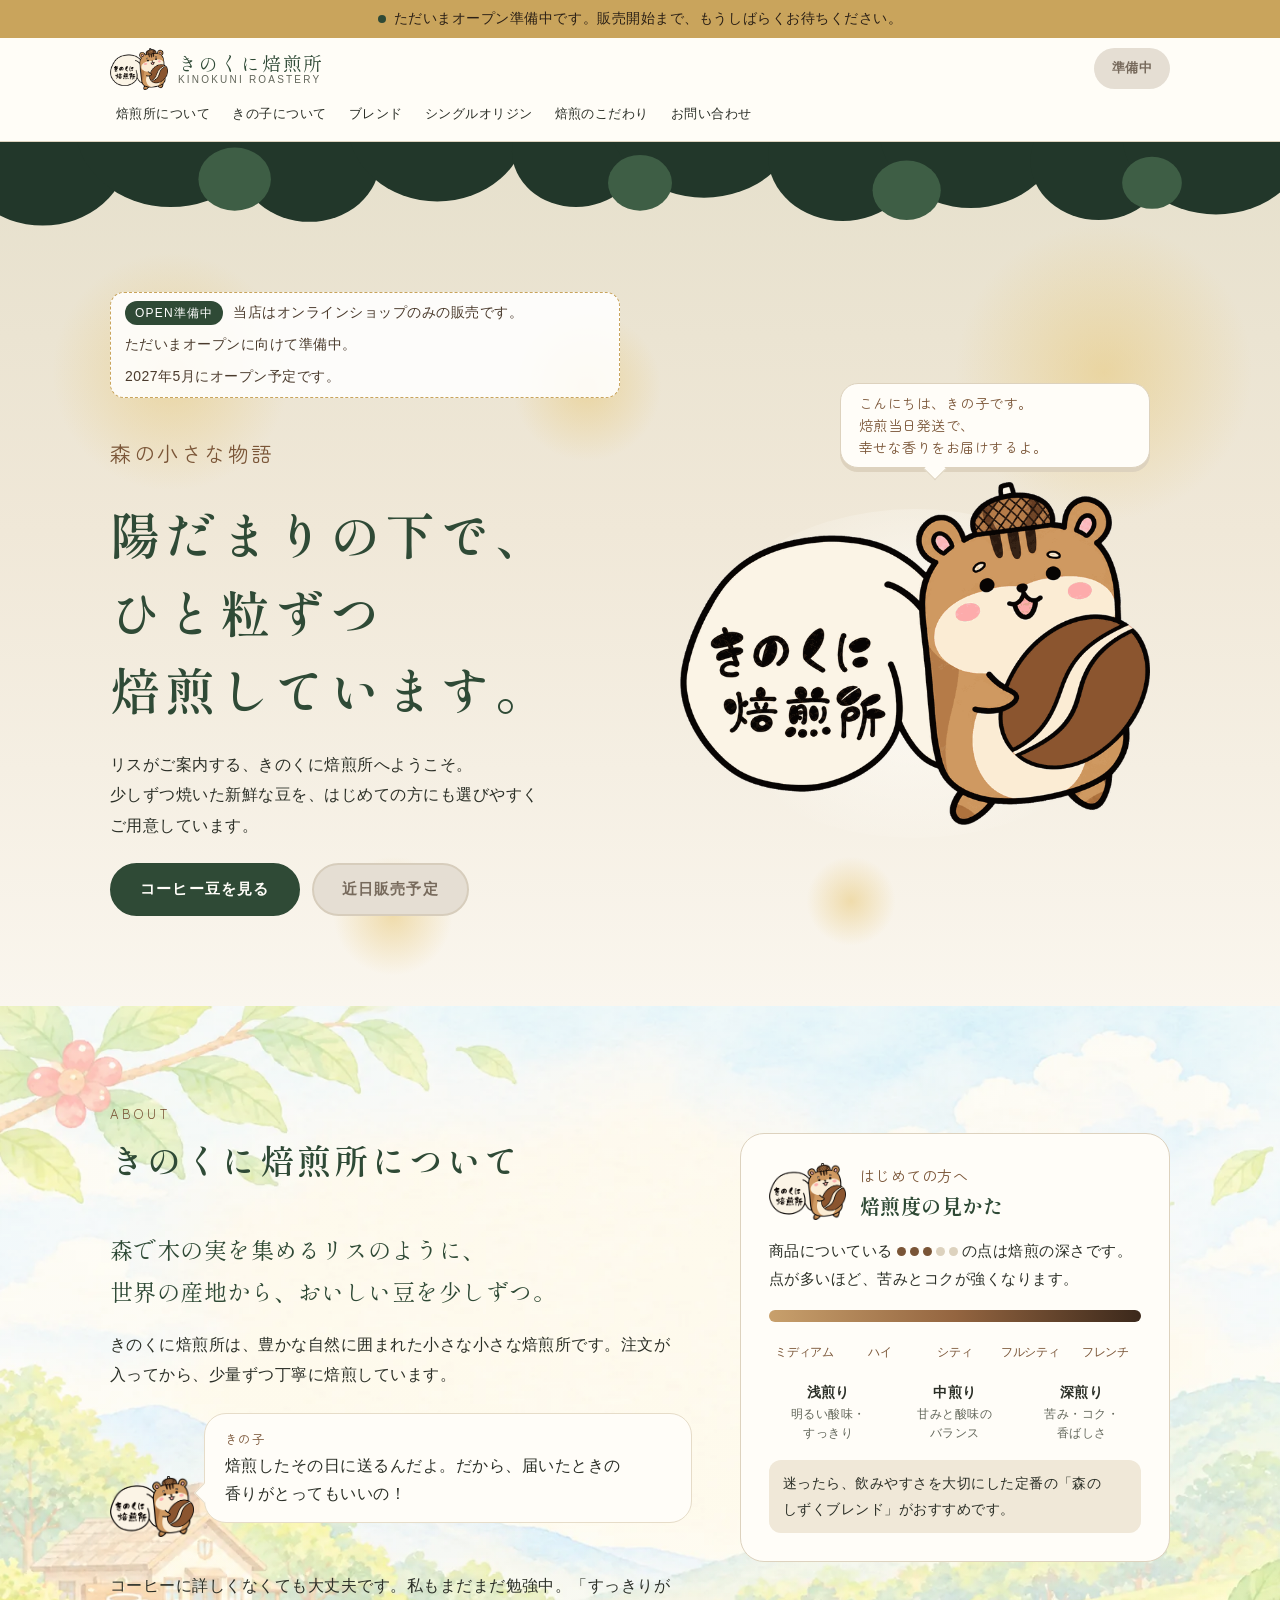
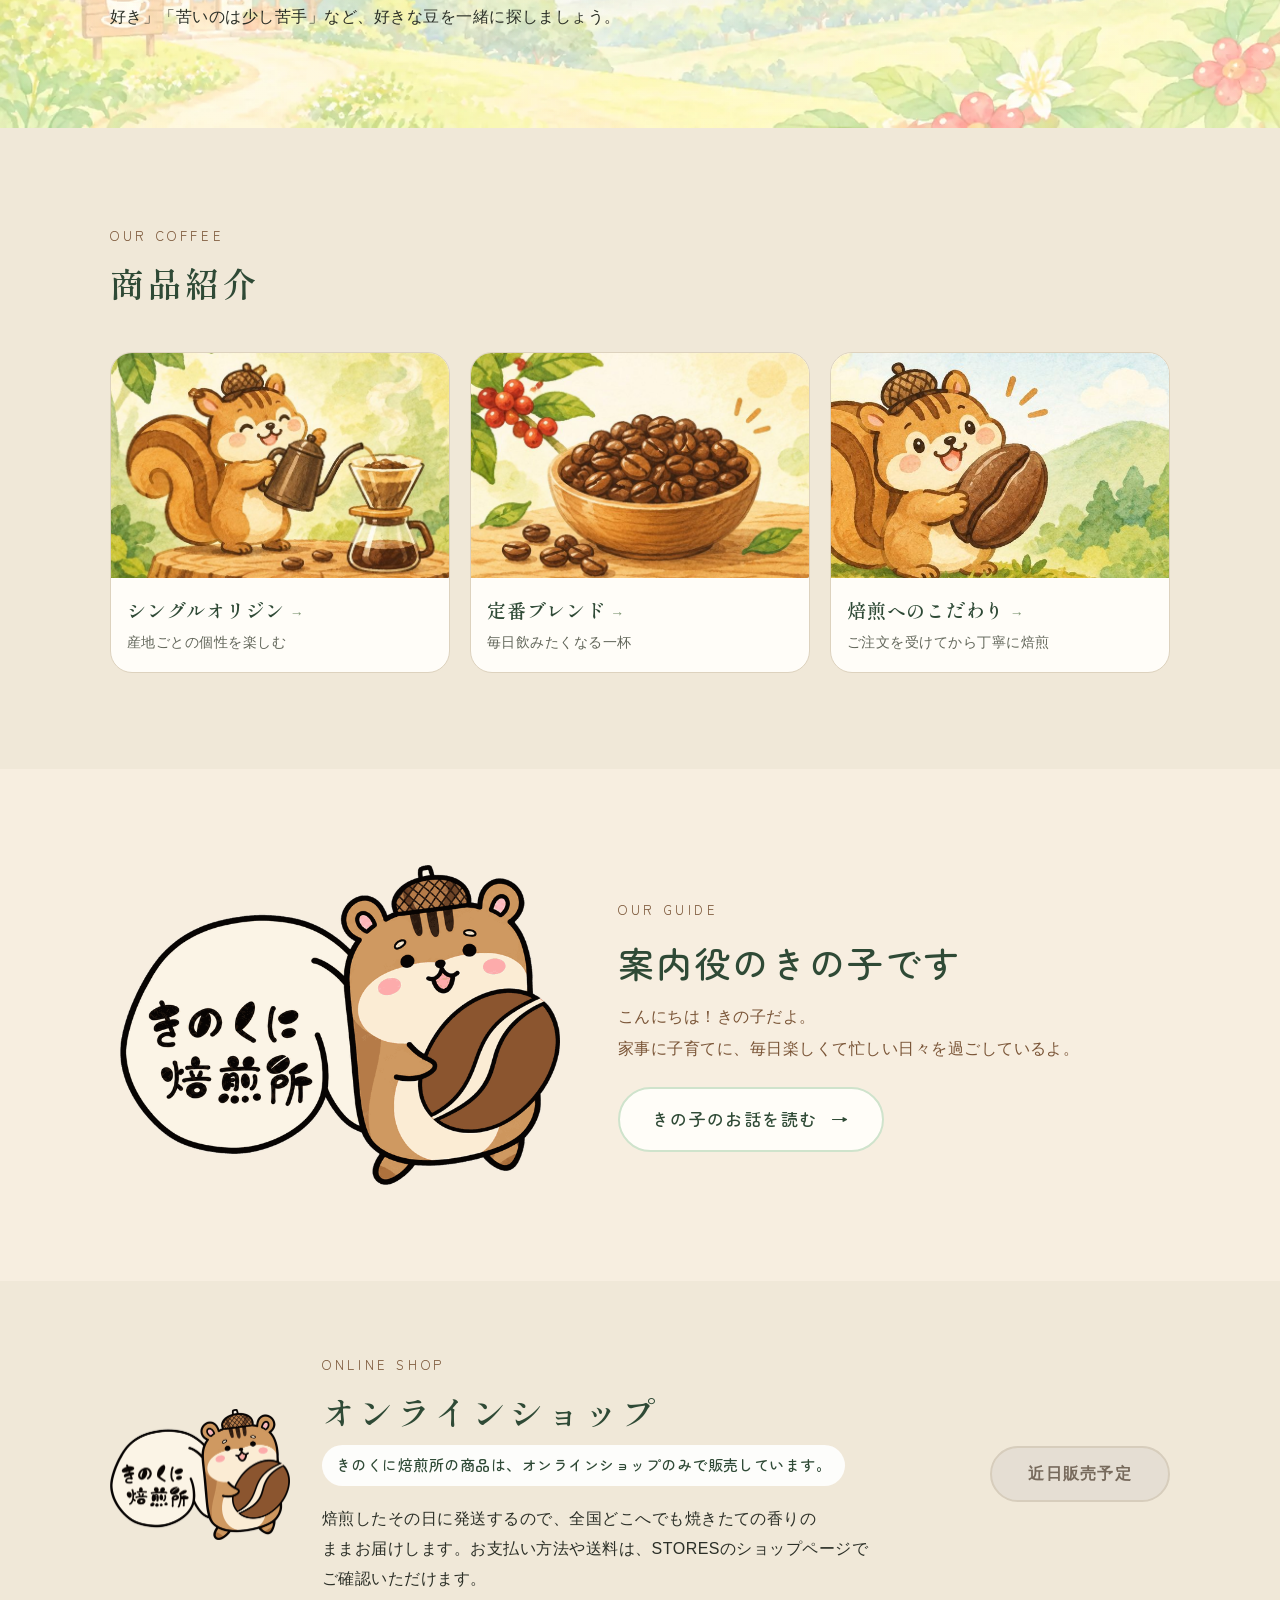
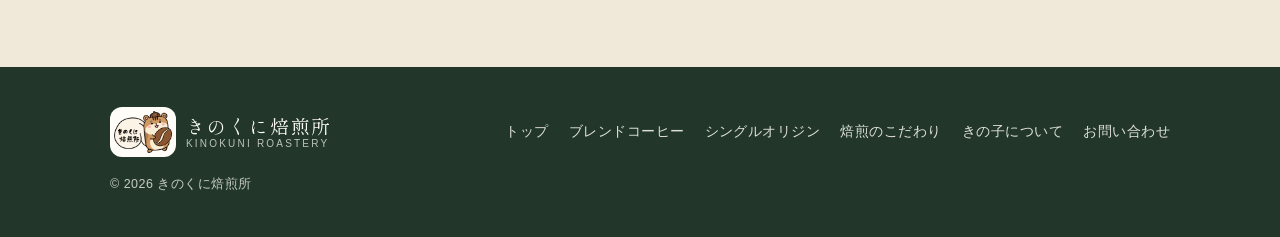
==== index.html @ 26de2ffb "ブレンド名を「森のしずく」に変更 Co-Authored-By: Claude Opus 5.5 <noreply@anthropic.com> Claude-Session: https://cla" ====
<!DOCTYPE html>
<html lang="ja">
<head>
<meta charset="UTF-8">
<meta name="viewport" content="width=device-width, initial-scale=1, viewport-fit=cover">
<title>きのくに焙煎所</title>
<meta name="description" content="森の中にある小さなコーヒー焙煎所。リスが案内する、はじめての方にもやさしいお店です。シングルオリジン、ブレンドのコーヒー豆を販売しています。">
<link rel="icon" href="images/favicon.png" type="image/png">
<link rel="preconnect" href="https://fonts.googleapis.com">
<link rel="preconnect" href="https://fonts.gstatic.com" crossorigin>
<link rel="stylesheet" href="https://fonts.googleapis.com/css2?family=Shippori+Mincho+B1:wght@600&family=Zen+Maru+Gothic:wght@500&display=swap">
<link rel="stylesheet" href="css/style.css">
</head>
<body>

<header class="site-header">
  <div class="inner header-inner">
    <a class="logo" href="#top">
      <img src="images/squirrel.png" alt="" width="58" height="42">
      <span class="logo-text"><span class="logo-ja">きのくに焙煎所</span><span class="logo-en">KINOKUNI ROASTERY</span></span>
    </a>
    <a class="header-shop js-stores" href="#shop" target="_blank" rel="noopener"><span class="shop-long">オンライン</span>ショップ</a>
    <button class="menu-btn" type="button" id="menu-btn" aria-expanded="false" aria-controls="global-nav">
      <span class="menu-icon" aria-hidden="true"><i></i><i></i><i></i></span><span class="menu-label">メニュー</span>
    </button>
    <nav class="global-nav" id="global-nav" aria-label="ページ内メニュー">
      <ul>
        <li><a href="#about">焙煎所について</a></li>
        <li><a href="kinoko.html">きの子について</a></li>
        <li><a href="blend.html">ブレンド</a></li>
        <li><a href="single.html">シングルオリジン</a></li>
        <li><a href="roast.html">焙煎のこだわり</a></li>
        <li><a href="contact.html">お問い合わせ</a></li>
      </ul>
    </nav>
  </div>
</header>

<main id="top">

  <!-- 1. トップ -->
  <section class="hero">
    <svg class="hero-canopy" viewBox="0 0 1200 140" preserveAspectRatio="none" aria-hidden="true">
      <g fill="#22372A"><circle cx="40" cy="10" r="80"/><circle cx="160" cy="-20" r="90"/><circle cx="290" cy="20" r="66"/><circle cx="410" cy="-20" r="84"/><circle cx="540" cy="10" r="60"/><circle cx="660" cy="-30" r="90"/><circle cx="790" cy="15" r="70"/><circle cx="910" cy="-15" r="86"/><circle cx="1030" cy="20" r="64"/><circle cx="1140" cy="-10" r="88"/></g>
      <g fill="#3E5E45"><circle cx="220" cy="40" r="34"/><circle cx="600" cy="44" r="30"/><circle cx="850" cy="52" r="32"/><circle cx="1080" cy="44" r="28"/></g>
    </svg>
    <div class="komorebi" aria-hidden="true"><i></i><i></i><i></i><i></i><i></i></div>
    <div class="inner hero-inner">
      <div class="hero-text">
        <p class="hero-eyebrow">森の小さな物語</p>
        <h1 class="hero-title">陽だまりの下で、<br>ひと粒ずつ<br>焙煎しています。</h1>
        <p class="hero-lead">リスがご案内する、きのくに焙煎所へようこそ。<br>少しずつ焼いた新鮮な豆を、はじめての方にも選びやすくご用意しています。</p>
        <div class="btn-row">
          <a class="btn btn-primary" href="#products">コーヒー豆を見る</a>
          <a class="btn btn-ghost js-stores" href="#shop" target="_blank" rel="noopener">オンラインショップへ</a>
        </div>
      </div>
      <div class="hero-visual" aria-hidden="true">
        <p class="hero-bubble"><span class="nobr">こんにちは、きの子です。</span><br><span class="nobr">焙煎当日発送で、</span><span class="nobr">幸せな香りをお届けするよ。</span></p>
        <div class="hero-figure">
          <div class="hero-hollow"></div>
          <img class="hero-squirrel" src="images/squirrel.png" alt="きのくに焙煎所のリスのキャラクター" width="720" height="524">
        </div>
      </div>
    </div>
  </section>

  <!-- 2. きのくに焙煎所について -->
  <section id="about" class="section">
    <div class="inner">
      <div class="section-head">
        <p class="section-en">About</p>
        <h2 class="section-title"><span class="nobr">きのくに焙煎所</span><span class="nobr">について</span></h2>
      </div>
      <div class="about-grid">
        <div class="about-text">
          <p class="about-lead"><span class="nobr">森で木の実を集める</span><span class="nobr">リスのように、</span><br><span class="nobr">世界の産地から、</span><span class="nobr">おいしい豆を</span><span class="nobr">少しずつ。</span></p>
          <p>きのくに焙煎所は、豊かな自然に囲まれた小さな小さな焙煎所です。注文が入ってから、少量ずつ丁寧に焙煎しています。</p>
          <div class="kino-say kino-say-about">
            <img src="images/squirrel.png" alt="" width="120" height="88" loading="lazy">
            <p class="kino-say-bubble"><span class="so-term-name">きの子</span><span class="nobr">焙煎したその日に</span><span class="nobr">送るんだよ。</span><span class="nobr">だから、届いたときの</span><span class="nobr">香りがとってもいいの！</span></p>
          </div>
          <p>コーヒーに詳しくなくても大丈夫です。私もまだまだ勉強中。「すっきりが好き」「苦いのは少し苦手」など、好きな豆を一緒に探しましょう。</p>
        </div>
        <div class="guide-card">
          <div class="guide-head">
            <img src="images/squirrel.png" alt="" width="77" height="56" loading="lazy">
            <div>
              <p class="guide-label">はじめての方へ</p>
              <h3 class="guide-title">焙煎度の見かた</h3>
            </div>
          </div>
          <p>商品についている<span class="dots-inline" aria-hidden="true"><i class="on"></i><i class="on"></i><i class="on"></i><i></i><i></i></span>の点は焙煎の深さです。点が多いほど、苦みとコクが強くなります。</p>
          <div class="roast-bar" aria-hidden="true"></div>
          <ol class="roast-steps-names" aria-label="焙煎度の名前（浅い順）"><li>ミディアム</li><li>ハイ</li><li>シティ</li><li>フルシティ</li><li>フレンチ</li></ol>
          <dl class="roast-legend">
            <div><dt>浅煎り</dt><dd>明るい酸味・<wbr>すっきり</dd></div>
            <div><dt>中煎り</dt><dd>甘みと酸味の<wbr>バランス</dd></div>
            <div><dt>深煎り</dt><dd>苦み・コク・<wbr>香ばしさ</dd></div>
          </dl>
          <p class="guide-tip">迷ったら、飲みやすさを大切にした定番の「森のしずくブレンド」がおすすめです。</p>
        </div>
      </div>
    </div>
  </section>

  <!-- 3. 商品紹介（商品の一覧は blend.html と single.html にあります） -->
  <section id="products" class="section section-tint">
    <div class="inner">
      <div class="section-head">
        <p class="section-en">Our Coffee</p>
        <h2 class="section-title">商品紹介</h2>
      </div>
      <div class="tile-grid">
        <a class="tile" href="single.html">
          <img src="images/tiles/single.jpg" alt="" width="693" height="472" loading="lazy">
          <span class="tile-body"><span class="tile-name">シングルオリジン</span><span class="tile-text">産地ごとの個性を楽しむ</span></span>
        </a>
        <a class="tile" href="blend.html">
          <img src="images/tiles/blend.jpg" alt="" width="698" height="472" loading="lazy">
          <span class="tile-body"><span class="tile-name">定番ブレンド</span><span class="tile-text">毎日飲みたくなる一杯</span></span>
        </a>
        <a class="tile tile-wide" href="roast.html">
          <img src="images/tiles/roast.jpg" alt="" width="1452" height="397" loading="lazy">
          <span class="tile-body"><span class="tile-name">焙煎へのこだわり</span><span class="tile-text">ご注文を受けてから丁寧に焙煎</span></span>
        </a>
      </div>
    </div>
  </section>

  <!-- 案内役のきの子 -->
  <section class="section guide-section">
    <div class="inner guide-inner">
      <img class="guide-img" src="images/squirrel.png" alt="コーヒー豆をかかえたリスのきの子" width="720" height="525" loading="lazy">
      <div class="guide-text">
        <p class="section-en">Our Guide</p>
        <h2 class="guide-title">案内役のきの子です</h2>
        <p>こんにちは！きの子だよ。<br><span class="nobr">家事に子育てに、</span><span class="nobr">毎日楽しくて忙しい日々を</span><span class="nobr">過ごしているよ。</span></p>
        <a class="guide-btn" href="kinoko.html">きの子のお話を読む<span aria-hidden="true">→</span></a>
      </div>
    </div>
  </section>

  <!-- 8. STORESオンラインショップ -->
  <section id="shop" class="section shop-band">
    <div class="inner shop-inner">
      <img class="shop-squirrel" src="images/squirrel.png" alt="" width="180" height="131" loading="lazy">
      <div class="shop-text">
        <p class="section-en">Online Shop</p>
        <h2 class="section-title">オンラインショップ</h2>
        <p class="shop-only">きのくに焙煎所の商品は、オンラインショップのみで販売しています。</p>
        <p>焙煎したその日に発送するので、全国どこへでも焼きたての香りのままお届けします。お支払い方法や送料は、STORESのショップページでご確認いただけます。</p>
      </div>
      <a class="btn btn-primary btn-large js-stores" href="#shop" target="_blank" rel="noopener">STORESで購入する</a>
    </div>
  </section>

</main>

<footer class="site-footer">
  <div class="inner footer-inner">
    <a class="logo logo-light" href="#top">
      <img src="images/squirrel.png" alt="" width="58" height="42" loading="lazy">
      <span class="logo-text"><span class="logo-ja">きのくに焙煎所</span><span class="logo-en">KINOKUNI ROASTERY</span></span>
    </a>
    <nav class="footer-nav" aria-label="フッターメニュー"><a href="index.html">トップ</a><a href="blend.html">ブレンドコーヒー</a><a href="single.html">シングルオリジン</a><a href="roast.html">焙煎のこだわり</a><a href="kinoko.html">きの子について</a><a href="contact.html">お問い合わせ</a></nav>
    <p class="copyright">© <span id="year">2026</span> きのくに焙煎所</p>
  </div>
</footer>

<script src="js/products.js"></script>
<script src="js/main.js"></script>
</body>
</html>
---- css/style.css ----
/* =====================================================================
   きのくに焙煎所  デザイン（スタイル）
   色を変えたいときは、下の :root の色コードを書き換えます。
   ===================================================================== */

/* レイアウト：森の小道のように、明るい帯と木陰の帯が交互に続く1ページ構成 */
:root {
  --forest: #2F4A36;       /* 深い森の緑（メイン） */
  --forest-deep: #22372A;  /* 濃い緑（フッターなど） */
  --moss: #7D9572;         /* 苔の緑 */
  --paper: #FAF6EE;        /* 紙のようなベージュ（背景） */
  --beige: #F0E8D8;        /* 木陰のベージュ（帯の背景） */
  --brown: #7A5537;        /* 焙煎豆のブラウン */
  --brown-light: #A9805A;  /* 明るいブラウン */
  --gold: #C9A45C;         /* 陽だまりの金色 */
  --ink: #2B2F27;          /* 文字色 */
  --muted: #62665A;        /* 補足の文字色 */
  --line: #DDD2BE;         /* 線の色 */
  --white: #FFFDF8;

  --font-title: "Shippori Mincho B1", "Hiragino Mincho ProN", "Yu Mincho", serif;
  --font-round: "Zen Maru Gothic", "Hiragino Maru Gothic ProN", "Hiragino Sans", sans-serif;
  --font-body: "Hiragino Sans", "Hiragino Kaku Gothic ProN", "Noto Sans JP", "Yu Gothic UI", "Meiryo", sans-serif;
  color-scheme: light;
}

/* ---------- 基本 ---------- */
*, *::before, *::after { box-sizing: border-box; }
html { scroll-behavior: smooth; -webkit-text-size-adjust: 100%; }
body {
  margin: 0;
  background: var(--paper);
  color: var(--ink);
  font-family: var(--font-body);
  font-size: 16px;
  line-height: 1.9;
  letter-spacing: .03em;
  overflow-wrap: anywhere;
}
body::before {
  content: ""; position: fixed; inset: 0 0 auto;
  height: env(safe-area-inset-top, 0px); z-index: 20; background: var(--white);
}
img { max-width: 100%; height: auto; display: block; }
a { color: inherit; }
h1, h2, h3, p, ul, ol, dl, dd { margin: 0; }
ul, ol { padding: 0; list-style: none; }
h1, h2, h3 { line-height: 1.5; text-wrap: balance; }
:focus-visible { outline: 3px solid var(--gold); outline-offset: 3px; border-radius: 6px; }

.inner {
  max-width: 1100px;
  margin: 0 auto;
  padding-left: max(20px, env(safe-area-inset-left, 0px));
  padding-right: max(20px, env(safe-area-inset-right, 0px));
}

/* ---------- ヘッダー ---------- */
.site-header {
  position: sticky; top: env(safe-area-inset-top, 0px); z-index: 10;
  background: rgba(255, 253, 248, .94);
  backdrop-filter: blur(8px);
  border-bottom: 1px solid var(--line);
}
.header-inner {
  display: grid;
  grid-template-columns: auto 1fr auto;
  align-items: center;
  gap: 8px 24px;
  padding-block: 10px;
}
.logo { display: flex; align-items: center; gap: 10px; text-decoration: none; }
.logo img { width: 58px; height: auto; }
.logo-text { display: grid; line-height: 1.25; white-space: nowrap; }
.logo-ja { font-family: var(--font-title); font-size: 19px; color: var(--forest); letter-spacing: .1em; }
.logo-en { font-size: 10px; color: var(--muted); letter-spacing: .22em; }
.global-nav { grid-column: 2; grid-row: 1; justify-self: end; min-width: 0; max-width: 100%; overflow-x: auto; scrollbar-width: none; }
.global-nav ul { display: flex; gap: 2px; }
.global-nav a {
  display: block; padding: 6px 11px; border-radius: 999px;
  font-size: 14px; text-decoration: none; white-space: nowrap;
}
.global-nav a:hover { background: var(--beige); color: var(--forest); }
.header-shop {
  grid-column: 3; grid-row: 1;
  padding: 8px 18px; border-radius: 999px;
  background: var(--forest); color: var(--white);
  font-size: 14px; font-weight: 700; text-decoration: none; white-space: nowrap;
}
.header-shop:hover { background: var(--forest-deep); }
.menu-btn { display: none; }
.swipe-hint { display: none; }

@media (max-width: 1340px) {
  .header-inner { grid-template-columns: 1fr auto; }
  .header-shop { grid-column: 2; }
  .global-nav {
    grid-column: 1 / -1; grid-row: 2; justify-self: stretch;
    overflow-x: auto; scrollbar-width: none;
    margin-inline: -4px;
  }
  .global-nav::-webkit-scrollbar { display: none; }
  .global-nav a { font-size: 13px; padding: 4px 10px; }
}

/* ---------- ボタン ---------- */
.btn-row { display: flex; flex-wrap: wrap; gap: 12px; }
.btn {
  display: inline-flex; align-items: center; justify-content: center;
  min-height: 48px; padding: 10px 28px; border-radius: 999px;
  font-family: inherit; font-size: 15px; font-weight: 700; letter-spacing: .08em;
  text-decoration: none; border: 2px solid var(--forest); cursor: pointer;
  transition: transform .15s ease, background-color .15s ease;
}
.btn:hover { transform: translateY(-2px); }
.btn-primary { background: var(--forest); color: var(--white); }
.btn-primary:hover { background: var(--forest-deep); }
.btn-ghost { background: var(--white); color: var(--forest); }
.btn-large { min-height: 56px; padding-inline: 36px; font-size: 16px; }
.btn:disabled { opacity: .6; cursor: wait; }

/* ---------- 1. トップ ---------- */
.hero {
  position: relative; overflow: hidden;
  background: linear-gradient(180deg, #E6E0CC 0%, var(--beige) 45%, var(--paper) 100%);
}
.hero-canopy { position: absolute; inset: 0 0 auto; width: 100%; height: 130px; pointer-events: none; }
.komorebi { position: absolute; inset: 0; pointer-events: none; }
.komorebi i {
  position: absolute; border-radius: 50%;
  background: radial-gradient(circle, rgba(232, 200, 120, .55), rgba(232, 200, 120, 0) 70%);
  animation: sway 10s ease-in-out infinite alternate;
}
.komorebi i:nth-child(1) { width: 240px; height: 240px; left: 4%; top: 110px; }
.komorebi i:nth-child(2) { width: 150px; height: 150px; left: 40%; top: 170px; animation-duration: 8s; }
.komorebi i:nth-child(3) { width: 300px; height: 300px; right: 2%; top: 80px; animation-duration: 12s; }
.komorebi i:nth-child(4) { width: 120px; height: 120px; left: 26%; bottom: 30px; animation-duration: 9s; }
.komorebi i:nth-child(5) { width: 90px; height: 90px; right: 30%; bottom: 60px; animation-duration: 7s; }
@keyframes sway {
  from { transform: translate(0, 0) scale(1); opacity: .6; }
  to { transform: translate(16px, 10px) scale(1.1); opacity: 1; }
}
.hero-inner {
  position: relative;
  display: grid; grid-template-columns: 1fr 1fr; align-items: center; gap: 40px;
  padding-block: 150px 90px;
}
.hero-text { display: grid; gap: 22px; min-width: 0; }
.hero-eyebrow { font-family: var(--font-round); color: var(--brown); font-size: 15px; letter-spacing: .12em; }
.hero-title {
  font-family: var(--font-title); font-weight: 600;
  font-size: clamp(30px, 4.6vw, 50px); line-height: 1.55; letter-spacing: .1em;
  color: var(--forest);
}
.hero-lead { max-width: 30em; }
.hero-visual {
  position: relative; justify-self: center; width: min(100%, 470px);
  display: flex; flex-direction: column; align-items: flex-end; gap: 14px;
}
.hero-figure { position: relative; width: 100%; }
.hero-hollow {
  position: absolute; inset: 8% 2% -4%;
  border-radius: 50%;
  background: radial-gradient(circle at 50% 45%, rgba(255, 253, 248, .95), rgba(255, 253, 248, 0) 70%);
}
.hero-squirrel { position: relative; width: 100%; animation: bob 4s ease-in-out infinite; }
@keyframes bob { 50% { transform: translateY(-6px); } }
/* 吹き出し：リスの上に置き、しっぽの三角でリスを指す */
.hero-bubble {
  position: relative; margin-right: 6%;
  background: var(--white); border: 1.5px solid var(--line); border-radius: 18px;
  padding: 8px 18px; font-family: var(--font-round); font-size: 14px; line-height: 1.6;
  color: var(--brown); box-shadow: 0 4px 0 var(--line);
}
.hero-bubble::after {
  content: ""; position: absolute; left: 34%; bottom: -10px;
  width: 16px; height: 16px; background: var(--white);
  border-right: 1.5px solid var(--line); border-bottom: 1.5px solid var(--line);
  transform: rotate(45deg);
}

@media (max-width: 800px) {
  .hero-inner { grid-template-columns: 1fr; padding-block: 130px 56px; gap: 28px; }
  .hero-visual { order: -1; width: min(86%, 380px); }
  .hero-visual { gap: 10px; }
  .hero-bubble { font-size: 13px; margin-right: 4%; }
}

/* ---------- セクション共通 ---------- */
.section { padding-block: 96px; scroll-margin-top: 90px; }
.section-tint { background: var(--beige); }
.section-head { display: grid; gap: 8px; margin-bottom: 44px; position: relative; }
.section-en {
  font-family: var(--font-round); font-size: 13px; letter-spacing: .28em;
  color: var(--brown); text-transform: uppercase;
}
.section-title {
  font-family: var(--font-title); font-weight: 600;
  font-size: clamp(25px, 3.4vw, 34px); letter-spacing: .1em; color: var(--forest);
}
.section-desc { max-width: 38em; color: var(--muted); }
@media (max-width: 800px) {
  .section { padding-block: 64px; scroll-margin-top: 110px; }
  .section-head { margin-bottom: 32px; }
}

/* ---------- 2. 私たちについて ---------- */
.about-grid { display: grid; grid-template-columns: 1.15fr .85fr; gap: 48px; align-items: start; }
.about-text { display: grid; gap: 18px; min-width: 0; }
.about-lead { font-family: var(--font-title); font-size: clamp(19px, 2.2vw, 23px); line-height: 1.8; color: var(--forest); }
.about-facts { display: grid; grid-template-columns: repeat(3, 1fr); gap: 16px; margin-top: 10px; }
.about-facts li { border-top: 2px solid var(--moss); padding-top: 10px; display: grid; }
.about-facts strong { font-family: var(--font-title); font-size: 22px; color: var(--forest); font-variant-numeric: tabular-nums; }
.about-facts span { font-size: 13px; color: var(--muted); }

.guide-card {
  background: var(--white); border: 1px solid var(--line); border-radius: 24px;
  padding: 28px; display: grid; gap: 16px; min-width: 0;
}
.guide-head { display: flex; align-items: center; gap: 14px; }
.guide-head img { width: 77px; }
.guide-label { font-family: var(--font-round); font-size: 13px; color: var(--brown); }
.guide-title { font-family: var(--font-title); font-size: 20px; color: var(--forest); }
.guide-card p { font-size: 15px; }
.roast-bar { height: 12px; border-radius: 999px; background: linear-gradient(90deg, #C8A06C, #946540 50%, #3B281B); }
.roast-legend { display: grid; grid-template-columns: repeat(3, 1fr); gap: 8px; text-align: center; }
.roast-legend dt { font-weight: 700; font-size: 14px; }
.roast-legend dd { font-size: 12px; color: var(--muted); line-height: 1.6; }
.guide-tip { background: var(--beige); border-radius: 12px; padding: 10px 14px; font-size: 14px !important; }

.dots, .dots-inline { display: inline-flex; gap: 4px; vertical-align: middle; }
.dots-inline { margin: 0 4px; }
.dots i, .dots-inline i { width: 9px; height: 9px; border-radius: 50%; background: var(--line); }
.dots i.on, .dots-inline i.on { background: var(--brown); }

@media (max-width: 800px) {
  .about-grid { grid-template-columns: 1fr; gap: 32px; }
}

/* ---------- 3〜5. 商品カード ---------- */
.product-list { display: grid; grid-template-columns: repeat(2, 1fr); gap: 24px; }
.product-list-feature { grid-template-columns: minmax(0, 720px); }
.card {
  background: var(--white); border: 1px solid var(--line); border-radius: 22px;
  padding: 28px; display: flex; flex-direction: column; gap: 14px; min-width: 0;
}
.card { overflow: hidden; }
.card-image {
  width: calc(100% + 56px); max-width: none; margin: -28px -28px 4px;
  aspect-ratio: 40 / 22; object-fit: cover; border-bottom: 1px solid var(--line);
}
.card-top { display: flex; justify-content: space-between; align-items: center; gap: 10px; flex-wrap: wrap; }
.card-kicker { font-family: var(--font-round); font-size: 13px; color: var(--brown); letter-spacing: .06em; }
.badge {
  font-size: 12px; font-weight: 700; padding: 2px 12px; border-radius: 999px;
  background: var(--forest); color: var(--white);
}
.card-title { font-family: var(--font-title); font-weight: 600; font-size: 22px; color: var(--forest); letter-spacing: .06em; }
.roast-meter { display: flex; align-items: center; gap: 10px; font-size: 13px; color: var(--muted); }
.card-text { font-size: 15px; }
.specs { display: grid; grid-template-columns: repeat(2, 1fr); gap: 8px; }
.specs div { background: var(--paper); border-radius: 10px; padding: 8px 12px; min-width: 0; }
.specs dt { font-size: 11.5px; color: var(--muted); letter-spacing: .1em; }
.specs dd { font-size: 14px; font-weight: 700; line-height: 1.6; }
.flavor { display: flex; flex-wrap: wrap; gap: 6px; }
.flavor li { font-size: 13px; padding: 2px 12px; border-radius: 999px; border: 1px solid var(--line); background: var(--paper); }
.blend { display: grid; gap: 8px; }
.blend-label { font-size: 12px; color: var(--muted); letter-spacing: .1em; }
.blend-bar { display: flex; gap: 2px; height: 14px; border-radius: 999px; overflow: hidden; }
.blend-bar span { display: block; height: 100%; }
.blend-legend { display: flex; flex-wrap: wrap; gap: 4px 16px; font-size: 13px; }
.blend-legend li { display: flex; align-items: center; gap: 6px; }
.blend-legend i { width: 10px; height: 10px; border-radius: 3px; display: inline-block; }
.blend-legend strong { font-weight: 700; font-variant-numeric: tabular-nums; }
.card-foot {
  margin-top: auto; padding-top: 14px; border-top: 1px dashed var(--line);
  display: flex; justify-content: space-between; align-items: flex-end; gap: 12px; flex-wrap: wrap;
}
.prices { display: flex; gap: 20px; }
.price { display: grid; line-height: 1.4; }
.price span { font-size: 12px; color: var(--muted); }
.price strong { font-size: 19px; font-variant-numeric: tabular-nums; }
.buy-link {
  font-size: 14px; font-weight: 700; color: var(--forest);
  padding: 6px 16px; border: 1.5px solid var(--forest); border-radius: 999px; text-decoration: none;
}
.buy-link:hover { background: var(--forest); color: var(--white); }
.milk-squirrel { position: absolute; right: 0; bottom: -16px; width: 210px; }

@media (max-width: 800px) {
  .product-list { grid-template-columns: 1fr; }
  .card { padding: 22px; }
  .card-image { width: calc(100% + 44px); margin: -22px -22px 4px; }
  .milk-squirrel { position: static; width: 150px; margin-top: 8px; }
}

/* ---------- 6. 焙煎へのこだわり ---------- */
.section-forest { background: var(--forest); color: var(--white); position: relative; overflow: hidden; }
.section-forest::before {
  content: ""; position: absolute; right: -120px; top: -120px; width: 420px; height: 420px; border-radius: 50%;
  background: radial-gradient(circle, rgba(201, 164, 92, .28), rgba(201, 164, 92, 0) 70%);
  pointer-events: none;
}
.section-forest .section-en { color: var(--gold); }
.section-forest .section-title { color: var(--white); }
.section-forest .section-desc { color: rgba(255, 253, 248, .8); }
.roast-steps { display: grid; grid-template-columns: repeat(5, 1fr); gap: 16px; position: relative; }
.roast-steps li {
  border-top: 1px solid rgba(255, 253, 248, .3);
  padding-top: 18px; display: grid; gap: 8px; align-content: start; min-width: 0;
}
.step-num {
  display: inline-grid; place-items: center; width: 36px; height: 36px; border-radius: 50%;
  border: 1.5px solid var(--gold); color: var(--gold);
  font-family: var(--font-title); font-size: 16px;
}
.roast-steps h3 { font-family: var(--font-title); font-weight: 600; font-size: 18px; letter-spacing: .06em; }
.roast-steps p { font-size: 14px; color: rgba(255, 253, 248, .85); }
@media (max-width: 960px) {
  .roast-steps { grid-template-columns: 1fr 1fr; gap: 24px 20px; }
}
@media (max-width: 560px) {
  .roast-steps { grid-template-columns: 1fr; }
}

/* ---------- 8. オンラインショップ ---------- */
.shop-band { background: var(--beige); padding-block: 72px; }
.shop-inner { display: flex; align-items: center; gap: 32px; flex-wrap: wrap; }
.shop-squirrel { width: 180px; flex-shrink: 0; }
.shop-text { flex: 1 1 320px; display: grid; gap: 8px; min-width: 0; }
@media (max-width: 800px) {
  .shop-inner { flex-direction: column; text-align: center; gap: 20px; }
  .shop-text { flex-basis: auto; }
  .shop-squirrel { width: 150px; }
}

/* ---------- 7. お問い合わせ ---------- */
.contact-grid { display: grid; grid-template-columns: 1.3fr .7fr; gap: 36px; align-items: start; }
.contact-form {
  background: var(--white); border: 1px solid var(--line); border-radius: 22px;
  padding: 30px; display: grid; gap: 18px; min-width: 0;
}
.field { display: grid; gap: 6px; }
.field label { font-size: 14px; font-weight: 700; }
.req { font-size: 11px; color: var(--white); background: var(--brown); padding: 1px 8px; border-radius: 4px; margin-left: 6px; vertical-align: 2px; }
.field input, .field select, .field textarea {
  width: 100%; font: inherit; font-size: 16px;
  padding: 12px 14px; border: 1.5px solid var(--line); border-radius: 12px;
  background: var(--paper); color: var(--ink);
}
.field input:focus, .field select:focus, .field textarea:focus { outline: none; border-color: var(--moss); background: var(--white); }
.field textarea { resize: vertical; min-height: 140px; }
.contact-form .btn { justify-self: start; }
.form-status { border-radius: 12px; padding: 12px 16px; font-size: 14px; }
.form-status.is-ok { background: #E4ECDD; color: var(--forest); }
.form-status.is-error { background: #F5E4D9; color: #7A3E22; }
.shop-info { display: grid; gap: 14px; min-width: 0; }
.shop-info h3 { font-family: var(--font-title); font-size: 20px; color: var(--forest); }
.shop-info dl { display: grid; gap: 14px; }
.shop-info div { border-bottom: 1px solid var(--line); padding-bottom: 10px; }
.shop-info dt { font-size: 12.5px; color: var(--muted); }
.shop-info dd { font-weight: 700; }
.selectable { user-select: all; }
@media (max-width: 800px) {
  .contact-grid { grid-template-columns: 1fr; }
  .contact-form { padding: 22px; }
  .contact-form .btn { justify-self: stretch; }
}

/* ---------- フッター ---------- */
.site-footer { background: var(--forest-deep); color: var(--white); padding-block: 40px; }
.footer-inner { display: flex; justify-content: space-between; align-items: center; gap: 16px; flex-wrap: wrap; }
.logo-light .logo-ja { color: var(--white); }
.logo-light .logo-en { color: rgba(255, 253, 248, .7); }
.logo-light img { background: var(--white); border-radius: 12px; padding: 4px; width: 66px; }
.copyright { font-size: 12.5px; opacity: .75; }

/* 動きを減らす設定の方へ */
@media (prefers-reduced-motion: reduce) {
  html { scroll-behavior: auto; }
  .komorebi i, .hero-squirrel { animation: none; }
  .btn:hover { transform: none; }
}


/* =====================================================================
   スマートフォン向けの調整
   ===================================================================== */
@media (max-width: 800px) {
  body { font-size: 15.5px; line-height: 1.85; }

  /* ヘッダー：1行にまとめ、メニューは折りたたみ */
  .header-inner { grid-template-columns: 1fr auto auto; gap: 8px; padding-block: 8px; }
  .logo { gap: 8px; min-width: 0; }
  .logo img { width: 46px; }
  .logo-ja { font-size: 16px; letter-spacing: .06em; }
  .logo-en { font-size: 8.5px; letter-spacing: .16em; }
  .header-shop { grid-column: 2; padding: 7px 14px; font-size: 13px; }
  .shop-long { display: none; }
  .menu-btn {
    grid-column: 3; grid-row: 1;
    display: inline-flex; flex-direction: column; align-items: center; gap: 3px;
    padding: 6px 6px 4px; border: 0; background: transparent; color: var(--forest);
    font: inherit; cursor: pointer; border-radius: 10px;
  }
  .menu-icon { display: grid; gap: 4px; width: 22px; }
  .menu-icon i { display: block; height: 2px; background: currentColor; border-radius: 2px; transition: transform .2s, opacity .2s; }
  .menu-label { font-size: 10px; line-height: 1; }
  .menu-open .menu-icon i:nth-child(1) { transform: translateY(6px) rotate(45deg); }
  .menu-open .menu-icon i:nth-child(2) { opacity: 0; }
  .menu-open .menu-icon i:nth-child(3) { transform: translateY(-6px) rotate(-45deg); }

  .global-nav {
    display: none;
    grid-column: 1 / -1; grid-row: 2;
    margin: 4px 0 6px; overflow: visible;
    border-top: 1px solid var(--line);
  }
  .menu-open .global-nav { display: block; }
  .global-nav ul { flex-direction: column; gap: 0; }
  .global-nav li { border-bottom: 1px solid var(--line); }
  .global-nav a { padding: 14px 6px; font-size: 15px; border-radius: 0; }

  /* トップ */
  .hero-canopy { height: 70px; }
  .hero-inner { padding-block: 64px 52px; }
  .hero-text { gap: 18px; }
  .hero-title { font-size: 29px; }
  .hero-lead br { display: none; }
  .btn-row { flex-direction: column; }
  .btn-row .btn { width: 100%; }
  .btn-large { width: 100%; }

  /* 数字の欄 */
  .about-facts { gap: 10px; }
  .about-facts strong { font-size: 18px; }
  .about-facts span { font-size: 11.5px; line-height: 1.5; }
  .about-lead br { display: none; }
  .guide-card { padding: 22px 20px; }

  /* シングルオリジン：横スワイプで見るカード */
  .swipe-hint { display: block; font-size: 13px; color: var(--brown); margin: -16px 0 12px; }
  .product-list-swipe {
    display: grid; grid-auto-flow: column; grid-template-columns: none;
    grid-auto-columns: 86%;
    gap: 14px;
    overflow-x: auto; scroll-snap-type: x mandatory; overscroll-behavior-x: contain;
    margin-inline: calc(-1 * max(20px, env(safe-area-inset-left, 0px)));
    padding-inline: max(20px, env(safe-area-inset-left, 0px));
    scroll-padding-inline: max(20px, env(safe-area-inset-left, 0px));
    padding-bottom: 10px;
    scrollbar-width: thin;
  }
  .product-list-swipe > .card { scroll-snap-align: start; }

  /* カード */
  .card-title { font-size: 19px; }
  .card-foot { flex-direction: column; align-items: stretch; }
  .prices { justify-content: space-between; gap: 8px; }
  .price strong { font-size: 17px; }
  .buy-link { text-align: center; padding: 10px 16px; }

  /* 焙煎へのこだわり */
  .roast-steps li { grid-template-columns: 36px 1fr; column-gap: 14px; }
  .roast-steps li .step-num { grid-row: span 2; }

  .milk-squirrel { width: 160px; }
}


/* =====================================================================
   「ブレンドコーヒー」ページ（blend.html）
   ===================================================================== */
.global-nav a[aria-current="page"] { background: var(--beige); color: var(--forest); font-weight: 700; }

.page-hero {
  position: relative; overflow: hidden;
  background: linear-gradient(180deg, #E6E0CC 0%, var(--beige) 60%, var(--paper) 100%);
}
.page-hero .hero-canopy { height: 110px; }
.page-hero-inner { position: relative; padding-block: 128px 64px; display: grid; gap: 20px; }
.breadcrumb { display: flex; gap: 8px; font-size: 13px; color: var(--muted); }
.breadcrumb a { color: var(--forest); }
.page-hero-body { display: flex; align-items: center; justify-content: space-between; gap: 32px; }
.page-hero-text { display: grid; gap: 14px; min-width: 0; max-width: 40em; }
.page-title {
  font-family: var(--font-title); font-weight: 600; color: var(--forest);
  font-size: clamp(30px, 4.4vw, 46px); letter-spacing: .12em;
}
.page-catch { font-family: var(--font-title); font-size: clamp(19px, 2.4vw, 24px); color: var(--brown); letter-spacing: .08em; }
.page-hero-squirrel { width: 240px; flex-shrink: 0; }

.blend-chooser-section { padding-block: 56px 24px; }
.chooser {
  display: flex; align-items: center; gap: 28px;
  background: var(--white); border: 1px solid var(--line); border-radius: 24px; padding: 28px 32px;
}
.chooser-squirrel { width: 96px; flex-shrink: 0; }
.chooser-body { display: grid; gap: 6px; flex: 1; min-width: 0; }
.chooser-title { font-family: var(--font-title); font-weight: 600; font-size: 21px; color: var(--forest); }
.chooser-lead { font-size: 14px; color: var(--muted); }
.chooser-list { display: grid; grid-template-columns: 1fr 1fr; gap: 12px; margin-top: 10px; }
.chooser-list a {
  display: grid; gap: 2px; text-decoration: none; height: 100%;
  border: 1.5px solid var(--line); border-radius: 16px; padding: 12px 44px 12px 18px; position: relative;
  background: var(--paper); transition: border-color .15s, background-color .15s;
}
.chooser-list a::after {
  content: "↓"; position: absolute; right: 18px; top: 50%; transform: translateY(-50%);
  color: var(--forest); font-weight: 700;
}
.chooser-list a:hover { border-color: var(--moss); background: var(--white); }
.chooser-q { font-size: 13px; color: var(--muted); }
.chooser-a { font-weight: 700; color: var(--forest); }

.blend-products-section { padding-block: 40px 96px; }
.blend-grid { display: grid; grid-template-columns: 1fr 1fr; gap: 32px; align-items: stretch; }
.bp-card {
  display: flex; flex-direction: column; min-width: 0;
  background: var(--white); border: 1px solid var(--line); border-radius: 28px; overflow: hidden;
  scroll-margin-top: 90px;
}
.bp-image { position: relative; border-bottom: 1px solid var(--line); }
.bp-image img { width: 100%; aspect-ratio: 10 / 7; object-fit: cover; }
.bp-label {
  position: absolute; left: 20px; top: 20px;
  background: var(--forest); color: var(--white);
  font-size: 13px; font-weight: 700; letter-spacing: .08em;
  padding: 4px 14px; border-radius: 999px;
}
.bp-body { display: flex; flex-direction: column; gap: 18px; padding: 32px 34px 34px; flex: 1; }
.bp-name { font-family: var(--font-title); font-weight: 600; font-size: clamp(22px, 2.4vw, 27px); color: var(--forest); letter-spacing: .08em; }
.bp-catch {
  font-family: var(--font-round); font-size: 16.5px; color: var(--brown); line-height: 1.7;
  margin-top: -8px;
}
.bp-desc { display: grid; gap: 4px; font-size: 15px; }
.bp-blendof { display: flex; flex-wrap: wrap; align-items: center; gap: 6px 12px; font-size: 14px; font-weight: 700; }
.bp-blendof span {
  font-size: 12px; font-weight: 400; color: var(--muted); letter-spacing: .1em;
  border: 1px solid var(--line); border-radius: 6px; padding: 0 8px;
}
.bp-rec { background: var(--beige); border-radius: 18px; padding: 18px 22px; }
.bp-rec h3 { font-family: var(--font-round); font-weight: 500; font-size: 15px; color: var(--forest); margin-bottom: 8px; }
.bp-rec ul { display: grid; gap: 6px; }
.bp-rec li { position: relative; padding-left: 28px; font-size: 15px; }
.bp-rec li::before {
  content: ""; position: absolute; left: 0; top: .45em;
  width: 18px; height: 18px; border-radius: 50%; background: var(--forest);
}
.bp-rec li::after {
  content: ""; position: absolute; left: 6px; top: calc(.45em + 4px);
  width: 5px; height: 9px; border: solid var(--white); border-width: 0 2px 2px 0; transform: rotate(45deg);
}
.bp-foot {
  margin-top: auto; padding-top: 18px; border-top: 1px dashed var(--line);
  display: grid; gap: 16px;
}
.bp-foot .prices { justify-content: flex-start; gap: 28px; }
.bp-btn { width: 100%; }
.blend-note { margin-top: 24px; font-size: 13px; color: var(--muted); text-align: center; }

@media (max-width: 800px) {
  .page-hero .hero-canopy { height: 70px; }
  .page-hero-inner { padding-block: 88px 40px; gap: 14px; }
  .page-hero-body { flex-direction: column-reverse; align-items: flex-start; gap: 12px; }
  .page-hero-squirrel { width: 150px; align-self: center; }
  .page-intro br { display: none; }

  .blend-chooser-section { padding-block: 40px 8px; }
  .chooser { flex-direction: column; align-items: stretch; gap: 14px; padding: 22px 20px; text-align: center; }
  .chooser-squirrel { align-self: center; width: 84px; }
  .chooser-list { grid-template-columns: 1fr; text-align: left; }

  .blend-products-section { padding-block: 28px 64px; }
  .blend-grid { grid-template-columns: 1fr; gap: 28px; }
  .bp-card { border-radius: 22px; scroll-margin-top: 80px; }
  .bp-body { padding: 24px 22px 26px; gap: 16px; }
  .bp-foot .prices { justify-content: space-between; gap: 8px; }
}

.blend-more { margin-top: 28px; display: flex; justify-content: center; }
@media (max-width: 800px) { .blend-more .btn { width: 100%; } }
@media (max-width: 800px) { .shop-text .section-title { font-size: 22px; letter-spacing: .06em; } }


/* ---------- シングルオリジン：産地から探す・産地の情報 ---------- */
.origin-jump-wrap { display: flex; align-items: center; flex-wrap: wrap; gap: 10px 14px; margin: -16px 0 28px; }
.origin-jump-label { font-size: 13px; color: var(--muted); }
.origin-jump { display: flex; flex-wrap: wrap; gap: 8px; }
.origin-jump a {
  display: block; padding: 6px 16px; border-radius: 999px; text-decoration: none;
  background: var(--white); border: 1.5px solid var(--line); font-size: 14px; font-weight: 700; color: var(--forest);
}
.origin-jump a:hover { border-color: var(--moss); }
.card-origin { scroll-margin-top: 90px; }
.spec-details summary {
  cursor: pointer; list-style: none; font-size: 13.5px; font-weight: 700; color: var(--forest);
  display: inline-flex; align-items: center; gap: 6px; padding: 4px 0;
}
.spec-details summary::-webkit-details-marker { display: none; }
.spec-details summary::after { content: "＋"; font-size: 12px; }
.spec-details[open] summary::after { content: "－"; }
.spec-details[open] summary { margin-bottom: 8px; }
@media (min-width: 801px) {
  .spec-details summary { display: none; }
}
@media (max-width: 800px) {
  .origin-jump-wrap { margin: -12px 0 20px; gap: 8px; }
  .origin-jump-label { width: 100%; }
  .origin-jump a { padding: 5px 13px; font-size: 13px; }
  .product-list-origin { gap: 18px; }
  .card-origin { gap: 10px; scroll-margin-top: 76px; }
  .card-origin .card-image { aspect-ratio: 40 / 15; margin-bottom: 2px; }
  .card-origin .card-title { font-size: 18px; }
  .card-origin .card-text { font-size: 14.5px; line-height: 1.8; }
  .spec-details { border-top: 1px solid var(--line); padding-top: 6px; }
}

/* 幅の狭いスマートフォンでロゴとボタンが重ならないように */
@media (max-width: 420px) {
  .logo { gap: 6px; }
  .logo img { width: 40px; }
  .logo-ja { font-size: 14.5px; letter-spacing: .03em; }
  .logo-en { font-size: 7.5px; letter-spacing: .1em; }
  .header-shop { padding: 6px 12px; font-size: 12.5px; }
}
@media (max-width: 350px) { .logo-en { display: none; } }
@media (max-width: 800px) {
  .logo { min-width: 0; overflow: hidden; }
  .logo-text { min-width: 0; }
}
@media (max-width: 420px) {
  .logo-ja { font-size: min(14.5px, 3.8vw); }
}

/* ---------- お問い合わせページ・フッターメニュー ---------- */
.contact-page-section { padding-block: 48px 96px; }
.footer-nav { display: flex; flex-wrap: wrap; gap: 6px 20px; font-size: 13.5px; }
.footer-nav a { color: var(--white); opacity: .85; text-decoration: none; }
.footer-nav a:hover { opacity: 1; text-decoration: underline; }
@media (max-width: 800px) {
  .contact-page-section { padding-block: 32px 64px; }
  .footer-inner { flex-direction: column; align-items: flex-start; }
}
.nobr { display: inline-block; }

/* 「どちらにしようか迷ったら」の大きな？マーク */
.chooser { position: relative; overflow: hidden; }
.chooser > *:not(.q-mark) { position: relative; z-index: 1; }
.q-mark {
  position: absolute; z-index: 0; pointer-events: none;
  font-family: var(--font-round); font-weight: 500; line-height: 1;
  font-size: 110px; color: var(--gold); opacity: .55;
}
.q-left { left: 18px; top: 4px; transform: rotate(-14deg); }
.q-right { right: 22px; top: 6px; transform: rotate(12deg); color: var(--brown-light); opacity: .45; }
@media (max-width: 800px) {
  .q-mark { font-size: 92px; }
  .q-left { left: 12px; top: 18px; }
  .q-right { right: 12px; top: 18px; }
}
@media (min-width: 801px) { .q-right { top: -8px; font-size: 92px; } }

/* ---------- スペシャルティコーヒーの印 ---------- */
.card-figure { position: relative; margin: -28px -28px 4px; }
.card-figure .card-image { width: 100%; margin: 0; }
.specialty-mark {
  display: inline-flex; flex-direction: column; align-items: center; line-height: 1.25;
  background: var(--forest); color: var(--white);
  border: 1.5px solid var(--gold); border-radius: 10px;
  padding: 5px 12px 6px; font-size: 12px; font-weight: 700; letter-spacing: .06em;
  box-shadow: 0 3px 10px rgba(34, 55, 42, .25);
}
.specialty-en { font-family: var(--font-title); font-size: 10px; letter-spacing: .24em; color: var(--gold); }
.card-figure .specialty-mark { position: absolute; left: 14px; top: 14px; }
.specialty-note {
  display: flex; align-items: center; gap: 14px; flex-wrap: wrap;
  margin-top: 6px; font-size: 14px; color: var(--ink);
}
.specialty-mark-inline { box-shadow: none; flex-shrink: 0; }
@media (max-width: 800px) {
  .card-figure { margin: -22px -22px 4px; }
  .card-figure .specialty-mark { left: 10px; top: 10px; padding: 4px 10px 5px; font-size: 11px; }
  .specialty-note { gap: 10px; font-size: 13.5px; }
}

/* ---------- 日本語の改行位置を自然にする ---------- */
/* 見出しや商品名は、言葉の途中で改行しない（対応ブラウザでは文節で改行） */
h1, h2, h3, .about-lead, .page-catch, .bp-catch, .card-kicker, .chooser-a, .hero-bubble {
  word-break: keep-all;
  overflow-wrap: anywhere;
}
@supports (word-break: auto-phrase) {
  h1, h2, h3, .about-lead, .page-catch, .bp-catch, .card-kicker, .chooser-a, .hero-bubble,
  p, li, dd { word-break: auto-phrase; }
}

/* ---------- きの子について（kinoko.html） ---------- */
.kinoko-hero { display: grid; grid-template-columns: minmax(0, 420px) 1fr; align-items: center; gap: 40px; }
.kinoko-visual { display: flex; flex-direction: column; align-items: flex-end; gap: 12px; }
.kinoko-squirrel { width: 100%; }
.kinoko-section { padding-block: 64px 96px; }
.kinoko-grid { display: grid; grid-template-columns: 1.3fr .9fr; gap: 40px; align-items: start; }
.kinoko-letter {
  background: var(--white); border: 1px solid var(--line); border-radius: 26px;
  padding: 36px 40px; display: grid; gap: 18px; min-width: 0; font-size: 16px; line-height: 2;
}
.kinoko-lead { font-family: var(--font-title); font-size: clamp(20px, 2.4vw, 25px); color: var(--forest); line-height: 1.7; margin-bottom: 6px; }
.kinoko-sign { justify-self: end; font-family: var(--font-round); font-size: 18px; color: var(--brown); }
.kinoko-side { display: grid; gap: 20px; min-width: 0; }
.kinoko-profile { background: var(--beige); border-radius: 22px; padding: 24px 26px; }
.kinoko-profile-title { font-family: var(--font-title); font-weight: 600; font-size: 19px; color: var(--forest); margin-bottom: 10px; }
.kinoko-profile dl { display: grid; gap: 0; }
.kinoko-profile div { display: grid; grid-template-columns: 6.5em 1fr; gap: 10px; padding: 10px 0; border-bottom: 1px dashed var(--line); }
.kinoko-profile div:last-child { border-bottom: 0; }
.kinoko-profile dt { font-size: 13px; color: var(--muted); }
.kinoko-profile dd { font-weight: 700; }
.kinoko-fav {
  display: grid; text-decoration: none; overflow: hidden;
  background: var(--white); border: 1px solid var(--line); border-radius: 22px;
  transition: border-color .15s, transform .15s;
}
.kinoko-fav:hover { border-color: var(--moss); transform: translateY(-2px); }
.kinoko-fav img { width: 100%; aspect-ratio: 40 / 22; object-fit: cover; }
.kinoko-fav-body { display: grid; gap: 2px; padding: 16px 22px 20px; }
.kinoko-fav-label { font-family: var(--font-round); font-size: 13px; color: var(--brown); }
.kinoko-fav-name { font-family: var(--font-title); font-size: 19px; color: var(--forest); }
.kinoko-fav-text { font-size: 14px; color: var(--muted); }
@media (max-width: 800px) {
  .kinoko-hero { grid-template-columns: 1fr; gap: 16px; }
  .kinoko-visual { width: min(88%, 340px); justify-self: center; }
  .kinoko-section { padding-block: 32px 64px; }
  .kinoko-grid { grid-template-columns: 1fr; gap: 24px; }
  .kinoko-letter { padding: 26px 22px; font-size: 15.5px; line-height: 1.95; }
}

/* ---------- メニューの「ブレンド」（開閉するグループ） ---------- */
.global-nav { overflow: visible !important; }
.has-sub { position: relative; }
.sub-toggle {
  display: flex; align-items: center; gap: 6px;
  padding: 6px 11px; border: 0; border-radius: 999px; background: transparent;
  font: inherit; font-size: 14px; color: var(--ink); cursor: pointer; white-space: nowrap;
}
.sub-toggle:hover, .sub-toggle[aria-expanded="true"] { background: var(--beige); color: var(--forest); }
.sub-arrow {
  width: 7px; height: 7px; border: solid currentColor; border-width: 0 1.5px 1.5px 0;
  transform: translateY(-2px) rotate(45deg); transition: transform .2s;
}
.sub-toggle[aria-expanded="true"] .sub-arrow { transform: translateY(1px) rotate(-135deg); }
.sub-menu { display: none; }
.sub-toggle[aria-expanded="true"] + .sub-menu { display: block; }
.has-sub:has(a[aria-current="page"]) > .sub-toggle { font-weight: 700; color: var(--forest); }

@media (min-width: 801px) {
  .sub-menu {
    position: absolute; left: 0; top: calc(100% + 6px); z-index: 20; min-width: 200px;
    background: var(--white); border: 1px solid var(--line); border-radius: 16px;
    box-shadow: 0 10px 28px rgba(34, 55, 42, .14); padding: 8px;
  }
  .sub-menu li a { border-radius: 10px; padding: 9px 14px; }
}
@media (max-width: 800px) {
  .sub-toggle {
    width: 100%; justify-content: space-between;
    padding: 14px 6px; border-radius: 0; font-size: 15px;
  }
  .sub-toggle:hover, .sub-toggle[aria-expanded="true"] { background: transparent; }
  .sub-arrow { width: 9px; height: 9px; margin-right: 6px; }
  .sub-menu { background: var(--paper); border-top: 1px solid var(--line); }
  .global-nav .sub-menu li { border-bottom: 1px solid var(--line); }
  .global-nav .sub-menu li:last-child { border-bottom: 0; }
  .global-nav .sub-menu a { padding: 12px 6px 12px 22px; font-size: 14.5px; }
  .global-nav .sub-menu a::before { content: "・"; color: var(--moss); margin-right: 2px; }
}
.global-nav .sub-menu { display: none; }
.global-nav .sub-toggle[aria-expanded="true"] + .sub-menu { display: block; }
.shop-info dd { white-space: pre-line; }

/* 味わいのイメージ */
.flavor-wrap { display: grid; gap: 6px; }
.flavor-label { font-size: 12px; color: var(--muted); letter-spacing: .1em; }

/* =====================================================================
   シングルオリジンのページ（single.html）
   ===================================================================== */
/* 確認中の情報に付く「仮」 */
.kari {
  display: inline-block; margin-left: 6px; padding: 0 6px; border-radius: 4px;
  font-size: 10.5px; font-weight: 700; line-height: 1.6; letter-spacing: 0;
  color: var(--brown); background: var(--white); border: 1px dashed var(--brown-light);
  vertical-align: 1px;
}

/* ① メインビジュアル */
.so-hero-body { display: grid; grid-template-columns: 1.05fr .95fr; align-items: center; gap: 40px; }
.so-collage { position: relative; height: 330px; }
.so-collage img {
  position: absolute; width: 62%; aspect-ratio: 40 / 22; object-fit: cover;
  border-radius: 20px; border: 6px solid var(--white); box-shadow: 0 10px 30px rgba(34, 55, 42, .18);
}
.so-collage img:nth-child(1) { left: 0; top: 0; transform: rotate(-4deg); }
.so-collage img:nth-child(2) { right: 0; top: 70px; transform: rotate(3deg); z-index: 1; }
.so-collage img:nth-child(3) { left: 14%; bottom: 0; transform: rotate(-1deg); z-index: 2; }

/* ② 味わいから選ぶ */
.so-taste-section { padding-block: 56px 24px; }
.taste-grid { display: grid; grid-template-columns: repeat(4, 1fr); gap: 14px; }
.taste-btn {
  display: grid; gap: 4px; text-align: left; cursor: pointer;
  padding: 18px 20px; border-radius: 20px; border: 1.5px solid var(--line);
  background: var(--white); color: var(--ink); font: inherit;
  transition: border-color .15s, background-color .15s, transform .15s;
}
.taste-btn:hover { border-color: var(--moss); transform: translateY(-2px); }
.taste-btn[aria-pressed="true"] { background: var(--forest); border-color: var(--forest); color: var(--white); }
.taste-name { font-family: var(--font-title); font-weight: 600; font-size: 21px; letter-spacing: .08em; }
.taste-desc { font-size: 13px; line-height: 1.6; opacity: .85; }
.taste-num { font-size: 12px; font-weight: 700; color: var(--brown); margin-top: 4px; }
.taste-btn[aria-pressed="true"] .taste-num { color: var(--gold); }
.taste-all {
  margin-top: 14px; padding: 8px 18px; border-radius: 999px; cursor: pointer;
  border: 1.5px solid var(--line); background: transparent; color: var(--forest);
  font: inherit; font-size: 14px; font-weight: 700;
}
.taste-all[aria-pressed="true"] { background: var(--beige); border-color: var(--beige); }

/* ③ 商品一覧 */
.so-list-section { padding-block: 40px 88px; }
.so-list-head { display: flex; align-items: baseline; justify-content: space-between; flex-wrap: wrap; gap: 8px 16px; margin-bottom: 20px; }
.so-list-title { font-family: var(--font-title); font-weight: 600; font-size: 22px; color: var(--forest); }
.so-count { font-size: 14px; color: var(--muted); }
.so-grid { display: grid; grid-template-columns: repeat(3, minmax(0, 1fr)); gap: 24px; }
.so-card {
  display: flex; flex-direction: column; min-width: 0; overflow: hidden;
  background: var(--white); border: 1px solid var(--line); border-radius: 24px;
  scroll-margin-top: 90px;
}
.so-photo { position: relative; }
.so-photo .card-figure { margin: 0; }
.so-photo .card-image { width: 100%; max-width: 100%; margin: 0; aspect-ratio: 4 / 3; object-fit: cover; }
.so-body { display: flex; flex-direction: column; gap: 10px; padding: 20px 22px 22px; flex: 1; }
.so-country { display: flex; align-items: center; justify-content: space-between; gap: 8px; flex-wrap: wrap;
  font-family: var(--font-round); font-size: 14px; color: var(--brown); letter-spacing: .08em; }
.so-name { font-family: var(--font-title); font-weight: 600; font-size: 20px; line-height: 1.5; color: var(--forest); letter-spacing: .04em; }
.so-where { display: flex; align-items: baseline; gap: 8px; font-size: 14px; font-weight: 700; }
.so-where span { font-size: 11.5px; font-weight: 400; color: var(--muted); border: 1px solid var(--line); border-radius: 6px; padding: 0 7px; }
.so-taste { display: flex; flex-wrap: wrap; gap: 6px; }
.so-taste li { font-size: 12.5px; font-weight: 700; padding: 2px 12px; border-radius: 999px; background: var(--forest); color: var(--white); }
.so-foot { margin-top: auto; padding-top: 14px; border-top: 1px dashed var(--line); display: grid; gap: 12px; }
.so-price { font-size: 13px; color: var(--muted); }
.so-price strong { font-size: 18px; color: var(--ink); font-variant-numeric: tabular-nums; }
.so-btn { width: 100%; min-height: 46px; }
.so-empty { margin-top: 16px; padding: 18px 20px; border-radius: 16px; background: var(--beige); font-size: 14.5px; }
.so-note { margin-top: 20px; font-size: 13px; color: var(--muted); }
.so-note .kari { margin: 0 2px 0 0; }

/* ④ リスの案内 */
.so-guide-section { background: var(--beige); }
.so-guide { display: grid; grid-template-columns: .8fr 1.2fr; gap: 48px; align-items: start; }
.so-guide-visual { display: flex; flex-direction: column; align-items: flex-end; gap: 12px; position: sticky; top: 120px; }
.so-guide-visual img { width: 100%; }
.so-guide-body { display: grid; gap: 14px; min-width: 0; }
.so-guide-lead { max-width: 36em; }
.glossary { display: grid; gap: 10px; margin-top: 6px; }
.glossary div { background: var(--white); border-radius: 16px; padding: 14px 18px; display: grid; gap: 2px; }
.glossary dt { font-weight: 700; color: var(--forest); }
.glossary dd { font-size: 14.5px; line-height: 1.8; }

/* ⑤ 購入への導線 */
.so-shop-btns { display: grid; gap: 10px; }

@media (max-width: 1000px) {
  .so-grid { grid-template-columns: repeat(2, minmax(0, 1fr)); gap: 18px; }
}
@media (max-width: 800px) {
  .so-hero-body { grid-template-columns: 1fr; gap: 8px; }
  .so-collage { height: 210px; order: -1; margin-bottom: 8px; }
  .so-collage img { border-width: 4px; border-radius: 14px; }
  .so-collage img:nth-child(2) { top: 40px; }
  .so-taste-section { padding-block: 36px 8px; }
  .taste-grid { grid-template-columns: 1fr 1fr; gap: 10px; }
  .taste-btn { padding: 14px 14px; border-radius: 16px; }
  .taste-name { font-size: 18px; }
  .taste-desc { font-size: 12px; }
  .taste-all { width: 100%; }
  .so-list-section { padding-block: 28px 64px; }
  .so-guide { grid-template-columns: 1fr; gap: 16px; }
  .so-guide-visual { position: static; width: min(80%, 300px); justify-self: center; }
  .so-shop-btns { width: 100%; }
}
@media (max-width: 560px) {
  .so-grid { grid-template-columns: 1fr; gap: 18px; }
  .so-photo .card-image { aspect-ratio: 16 / 9; }
  .so-body { padding: 18px 18px 20px; }
  .so-name { font-size: 19px; }
}

/* ---------- トップページの商品紹介（入口のタイル） ---------- */
.tile-grid { display: grid; grid-template-columns: repeat(4, minmax(0, 1fr)); gap: 20px; }
.tile {
  display: flex; flex-direction: column; text-decoration: none; color: var(--ink);
  background: var(--white); border: 1px solid var(--line); border-radius: 22px; overflow: hidden;
  transition: transform .15s, border-color .15s;
}
.tile:hover { transform: translateY(-3px); border-color: var(--moss); }
.tile img { width: 100%; aspect-ratio: 4 / 3; object-fit: cover; }
.tile-body { display: grid; gap: 4px; padding: 14px 16px 18px; }
.tile-name { font-family: var(--font-title); font-weight: 600; font-size: 19px; color: var(--forest); letter-spacing: .04em; }
.tile-text { font-size: 13.5px; color: var(--muted); line-height: 1.6; }
.tile-name::after { content: " →"; font-family: var(--font-body); font-size: 14px; color: var(--moss); }
@media (max-width: 900px) {
  .tile-grid { grid-template-columns: repeat(2, minmax(0, 1fr)); gap: 12px; }
  .tile { border-radius: 18px; }
  .tile-body { padding: 10px 12px 14px; }
  .tile-name { font-size: 16px; }
  .tile-text { font-size: 12.5px; }
}
.tile-left img { object-position: left center; }
@media (max-width: 900px) { .tile-name::after { content: none; } }
.so-list-first { padding-top: 64px; }
@media (max-width: 800px) { .so-list-first { padding-top: 36px; } }

/* ブレンドのページ：商品名の上の一言・こだわり */
.bp-kicker { font-family: var(--font-round); font-size: 14px; color: var(--brown); letter-spacing: .06em; margin-bottom: -10px; }
.bp-point {
  display: grid; gap: 4px; padding: 14px 18px; border-radius: 14px;
  border-left: 0; background: var(--paper); border: 1px dashed var(--line); font-size: 14.5px; line-height: 1.85;
}
.bp-point span { font-size: 12px; font-weight: 700; color: var(--forest); letter-spacing: .1em; }
.so-foot .prices { justify-content: space-between; gap: 8px; }

/* シングルオリジン：産地から探す（押すとその豆まで移動） */
.so-jump {
  display: flex; align-items: center; gap: 22px; margin-bottom: 36px;
  background: var(--white); border: 1px solid var(--line); border-radius: 24px; padding: 22px 26px;
}
.so-jump-squirrel { width: 90px; flex-shrink: 0; }
.so-jump-body { display: grid; gap: 4px; flex: 1; min-width: 0; }
.so-jump-title { font-family: var(--font-title); font-weight: 600; font-size: 20px; color: var(--forest); }
.so-jump-lead { font-size: 13.5px; color: var(--muted); }
.so-jump-list { display: flex; flex-wrap: wrap; gap: 8px; margin-top: 8px; }
.so-jump-list a {
  display: inline-flex; align-items: center; gap: 6px; min-height: 42px;
  padding: 6px 16px; border-radius: 999px; text-decoration: none;
  background: var(--paper); border: 1.5px solid var(--line);
  font-size: 14.5px; font-weight: 700; color: var(--forest);
  transition: border-color .15s, background-color .15s;
}
.so-jump-list a:hover { border-color: var(--moss); background: var(--white); }
.so-jump-list a span { font-size: 12px; color: var(--moss); }
@media (max-width: 800px) {
  .so-jump { flex-direction: column; align-items: stretch; text-align: center; gap: 10px; padding: 18px 16px; margin-bottom: 26px; }
  .so-jump-squirrel { align-self: center; width: 80px; }
  .so-jump-list { justify-content: center; }
  .so-jump-list a { padding: 6px 14px; font-size: 14px; }
}
.so-text { font-size: 14.5px; line-height: 1.85; }
.so-specialty-note { margin: 0 0 22px; }

/* シングルオリジン：トップ画像 */
.so-hero-img { width: 100%; height: auto; border-radius: 24px; box-shadow: 0 10px 30px rgba(34, 55, 42, .15); }
@media (max-width: 800px) { .so-hero-img { order: -1; border-radius: 18px; margin-bottom: 10px; } }
/* ブレンドのページの画像：リスが切れないよう左寄せ（森のしずくブレンド） */
#blend-1 .bp-image img { object-position: left center; }

/* 商品紹介：3つの入口（パソコン3列／スマートフォンは2列で「焙煎へのこだわり」を横長に） */
.tile-grid { grid-template-columns: repeat(3, minmax(0, 1fr)); }
@media (max-width: 900px) {
  .tile-grid { grid-template-columns: repeat(2, minmax(0, 1fr)); }
  .tile-grid .tile:last-child { grid-column: 1 / -1; }
  .tile-grid .tile:last-child img { aspect-ratio: 16 / 7; }
}
.bp-point { white-space: pre-line; }

/* ---------- シングルオリジン：商品の絵をアンティーク調に ---------- */
/* 色をセピア寄りにし、紙の質感・ふちの陰り・はがき風の枠を重ねています。
   元に戻したいときは、このまとまりを消してください。 */
.so-photo { position: relative; overflow: hidden; background: #E9DCC0; }
.so-photo .card-image, .so-photo img {
  filter: sepia(.45) saturate(.8) contrast(.95) brightness(.98);
}
.so-photo::before {             /* 紙のざらつき */
  content: ""; position: absolute; inset: 0; z-index: 1; pointer-events: none;
  background-image: url("data:image/svg+xml;utf8,<svg xmlns='http://www.w3.org/2000/svg' width='160' height='160'><filter id='n'><feTurbulence type='fractalNoise' baseFrequency='.9' numOctaves='2' stitchTiles='stitch'/><feColorMatrix values='0 0 0 0 .45  0 0 0 0 .33  0 0 0 0 .2  0 0 0 .55 0'/></filter><rect width='100%' height='100%' filter='url(%23n)'/></svg>");
  mix-blend-mode: multiply; opacity: .35;
}
.so-photo::after {              /* ふちの陰りと、はがき風の枠 */
  content: ""; position: absolute; inset: 0; z-index: 1; pointer-events: none;
  background: radial-gradient(ellipse at center, rgba(0,0,0,0) 55%, rgba(92, 58, 30, .38) 100%);
  box-shadow: inset 0 0 0 8px rgba(251, 245, 232, .9), inset 0 0 0 9.5px rgba(140, 102, 70, .55);
}
.so-photo .specialty-mark { z-index: 2; }

/* 商品紹介の挿し絵（水彩イラスト） */
.tile img { aspect-ratio: 3 / 2; object-position: center; }
.tile-wide img { object-position: 55% center; }
@media (max-width: 900px) {
  .tile-grid .tile.tile-wide img { aspect-ratio: 11 / 3; }
}
/* 「はじめての方へ」のカードを、パソコンでは見出しの高さまで上げる */
@media (min-width: 801px) {
  .about-grid .guide-card { margin-top: -96px; }
}
.roast-legend dd { word-break: keep-all; overflow-wrap: anywhere; }

/* =====================================================================
   焙煎へのこだわり（roast.html）：4つのこだわりカード
   ===================================================================== */
.rc-hero-guide { display: flex; flex-direction: column; align-items: center; gap: 10px; flex-shrink: 0; }
.rc-hero-guide .hero-bubble { margin: 0; }
.rc-section { padding-block: 48px 88px; }
.rc-steps { display: grid; gap: 28px; counter-reset: none; }
.rc-step {
  display: grid; grid-template-columns: minmax(0, 5fr) minmax(0, 6fr); align-items: center; gap: 36px;
  background: var(--white); border: 1px solid var(--line); border-radius: 28px; padding: 28px;
}
.rc-step:nth-child(even) .rc-art { order: 2; }
.rc-art {
  position: relative; aspect-ratio: 5 / 4; border-radius: 20px; overflow: hidden;
  background: radial-gradient(circle at 50% 40%, #FBF3E2, var(--beige));
  border: 1.5px dashed var(--brown-light);
  display: flex; flex-direction: column; align-items: center; justify-content: center; gap: 8px;
}
.rc-art img { width: 46%; opacity: .9; }
.rc-art span { font-size: 12px; color: var(--brown); letter-spacing: .08em; }
.rc-art.has-img { border: 0; background: none; display: block; }
.rc-art.has-img img { width: 100%; height: 100%; object-fit: cover; opacity: 1; }
.rc-body { display: grid; gap: 12px; min-width: 0; }
.rc-no {
  justify-self: start; font-family: var(--font-round); font-size: 13px; letter-spacing: .1em;
  color: var(--white); background: var(--forest); padding: 3px 14px; border-radius: 999px;
}
.rc-title { font-family: var(--font-title); font-weight: 600; font-size: clamp(21px, 2.4vw, 26px); color: var(--forest); letter-spacing: .06em; line-height: 1.5; }
.rc-body > p:not(.rc-no) { font-size: 15.5px; line-height: 1.95; }
.rc-tip { display: flex; align-items: flex-end; gap: 10px; margin-top: 6px; }
.rc-tip img { width: 64px; flex-shrink: 0; }
.rc-tip p {
  position: relative; background: var(--paper); border: 1.5px solid var(--line); border-radius: 16px;
  padding: 10px 14px; font-family: var(--font-round); font-size: 14px; line-height: 1.7; color: var(--brown);
}
.rc-tip p::before {
  content: ""; position: absolute; left: -8px; bottom: 14px; width: 12px; height: 12px;
  background: var(--paper); border-left: 1.5px solid var(--line); border-bottom: 1.5px solid var(--line);
  transform: rotate(45deg);
}
@media (max-width: 800px) {
  .rc-hero-guide { width: 100%; }
  .rc-section { padding-block: 28px 64px; }
  .rc-steps { gap: 20px; }
  .rc-step { grid-template-columns: 1fr; gap: 18px; padding: 18px; border-radius: 22px; }
  .rc-step:nth-child(even) .rc-art { order: 0; }
  .rc-body > p:not(.rc-no) { font-size: 15px; }
  .rc-tip img { width: 54px; }
}

/* =====================================================================
   シングルオリジン：味わいの表・用語の吹き出し・価格（親近感UP2風）
   ===================================================================== */
.so-name { margin-bottom: 4px; }
.so-tags { display: flex; flex-wrap: wrap; gap: 8px; margin: 4px 0 14px; }
.so-tag { font-family: var(--font-round); font-size: 13px; letter-spacing: .06em; padding: 5px 14px; border-radius: 999px; background: #F6EEDF; color: var(--brown); }
.so-tag-sp { background: #E5EFE3; color: var(--forest); }
.so-profile { display: grid; grid-template-columns: 1fr 1fr; gap: 8px; margin: 0 0 14px; }
.so-profile > div { display: flex; align-items: center; justify-content: space-between; gap: 8px; background: #FCF6EA; border-radius: 12px; padding: 10px 12px 10px 14px; }
.so-profile > div.wide { grid-column: 1 / -1; }
.so-profile dt { font-size: 14.5px; color: var(--text, #4a3a2c); }
.so-profile dd { margin: 0; font-size: 14.5px; text-align: right; }
.so-profile .kari { margin: 0; }
.so-terms { display: grid; gap: 10px; margin-bottom: 14px; }
.so-term { border: 1.5px dashed #DCD9C4; border-radius: 16px; background: #FDF8EE; }
.so-term summary { list-style: none; cursor: pointer; display: flex; justify-content: space-between; align-items: center; gap: 10px;
  padding: 12px 16px; font-family: var(--font-round); font-weight: 500; font-size: 15px; color: var(--forest); }
.so-term summary::-webkit-details-marker { display: none; }
.so-term summary::after { content: "＋"; color: var(--brown); font-size: 15px; }
.so-term[open] summary::after { content: "－"; }
.so-term-body { display: flex; align-items: flex-end; gap: 8px; padding: 0 14px 14px; }
.so-term-body img { width: 64px; flex-shrink: 0; }
.so-term-bubble { position: relative; flex: 1; background: var(--white, #fff); border: 1.5px solid #E6DCC8; border-radius: 18px;
  padding: 10px 14px; font-size: 14.5px; line-height: 1.75; }
.so-term-bubble::before { content: ""; position: absolute; left: -8px; bottom: 16px; width: 12px; height: 12px; background: var(--white, #fff);
  border-left: 1.5px solid #E6DCC8; border-bottom: 1.5px solid #E6DCC8; transform: rotate(45deg); }
.so-term-name { display: block; font-family: var(--font-round); font-size: 12.5px; color: var(--brown); margin-bottom: 2px; }
.so-prices { display: grid; grid-template-columns: repeat(3, 1fr); gap: 8px; width: 100%; }
.so-price { text-align: center; background: #FDF8EE; border: 1px solid #EADFCB; border-radius: 14px; padding: 10px 4px; }
.so-price span { display: block; font-size: 12.5px; color: var(--brown); }
.so-price strong { font-family: var(--font-round); font-size: 18px; color: var(--brown-dark, #5a3d26); }
.so-price small { font-size: 12px; margin-left: 1px; }
@media (min-width: 801px) { .so-grid { grid-template-columns: repeat(2, minmax(0, 1fr)); gap: 28px; } }
.so-profile dd { display: flex; align-items: center; gap: 6px; }
.so-val { font-family: var(--font-round); font-weight: 500; color: var(--brown-dark, #5a3d26); }
.so-dots { gap: 5px; margin-right: 4px; }
.so-dots i { width: 12px; height: 12px; }
.so-profile > div.wide { flex-wrap: wrap; row-gap: 6px; }
.so-profile dt, .so-val { white-space: nowrap; }
.so-profile .wide dd { margin-left: auto; }
.so-dots i { width: 11px; height: 11px; }
.so-desc { font-size: 15px; line-height: 1.85; margin: 0 0 12px; }
.so-name + .so-desc { margin-top: 10px; }

/* きの子のひとこと（ブレンドページ） */
.kino-say { display: flex; align-items: flex-end; gap: 10px; max-width: 760px; margin: 0 auto 36px; }
.kino-say img { width: 110px; flex-shrink: 0; }
.kino-say-bubble { position: relative; flex: 1; background: var(--white, #fff); border: 1.5px solid #E6DCC8; border-radius: 22px;
  padding: 14px 20px; font-size: 15.5px; line-height: 1.8; margin-bottom: 18px; }
.kino-say-bubble::before { content: ""; position: absolute; left: -8px; bottom: 22px; width: 14px; height: 14px; background: var(--white, #fff);
  border-left: 1.5px solid #E6DCC8; border-bottom: 1.5px solid #E6DCC8; transform: rotate(45deg); }
@media (max-width: 800px) { .kino-say { margin-bottom: 24px; } .kino-say img { width: 80px; } .kino-say-bubble { font-size: 15px; padding: 12px 16px; } }

/* ブレンド：こんな方におすすめ（きの子の吹き出し） */
.bp-rec.bp-rec-kino { display: flex; align-items: flex-end; gap: 10px; background: none; padding: 0; border: 0; }
.bp-rec-kino > img { width: 76px; flex-shrink: 0; }
.bp-rec-bubble { position: relative; flex: 1; min-width: 0; background: var(--white, #fff); border: 1.5px solid #E6DCC8; border-radius: 20px;
  padding: 12px 16px 14px; margin-bottom: 14px; }
.bp-rec-bubble::before { content: ""; position: absolute; left: -8px; bottom: 20px; width: 14px; height: 14px; background: var(--white, #fff);
  border-left: 1.5px solid #E6DCC8; border-bottom: 1.5px solid #E6DCC8; transform: rotate(45deg); }
.bp-rec-name { font-family: var(--font-round); font-size: 12.5px; color: var(--brown); margin: 0 0 2px; }
.bp-rec-bubble h3 { margin-top: 0; }
@media (max-width: 800px) { .bp-rec-kino > img { width: 58px; } .bp-rec-kino { gap: 8px; } }

/* ブレンド下部：きの子の吹き出し */
.shop-bubble { position: relative; display: inline-block; background: var(--white, #fff); border: 1.5px solid #E6DCC8; border-radius: 20px;
  padding: 10px 20px 12px; margin: 4px 0 12px; font-family: var(--font-round); font-weight: 500; font-size: clamp(18px, 2.2vw, 22px); color: var(--forest); letter-spacing: .04em; }
.shop-bubble .bp-rec-name { display: block; font-size: 12.5px; letter-spacing: 0; }
.shop-bubble::before { content: ""; position: absolute; left: -8px; top: 50%; width: 14px; height: 14px; background: var(--white, #fff);
  border-left: 1.5px solid #E6DCC8; border-bottom: 1.5px solid #E6DCC8; transform: translateY(-50%) rotate(45deg); }
@media (max-width: 800px) { .shop-bubble::before { left: 50%; top: -8px; transform: translateX(-50%) rotate(135deg); } }
.shop-bubble { width: fit-content; max-width: 100%; }
@media (max-width: 800px) { .page-blend .shop-band .section-en { display: none; } .shop-bubble { margin: 8px auto 12px; } }
.kino-say-about { margin: 4px 0 16px; max-width: none; }
.kino-say-about img { width: 84px; }
.kino-say-about .kino-say-bubble { margin-bottom: 14px; }
@media (max-width: 800px) { .kino-say-about img { width: 66px; } }
.bp-point-head { white-space: nowrap; font-size: min(1em, 3.85vw); }
@media (max-width: 345px) { .bp-point-head { white-space: normal; font-size: 1em; } }
.bp-point .bp-point-head { display: inline; margin: 0; font-weight: inherit; color: inherit; letter-spacing: inherit; font-size: min(1em, 3.85vw); }
@media (max-width: 345px) { .bp-point .bp-point-head { white-space: normal; font-size: 1em; } }
.bp-point { display: block; }
.bp-point .bp-point-head { font-size: min(1em, 3.55vw); }
@media (max-width: 345px) { .bp-point .bp-point-head { font-size: 1em; } }
.bp-point .bp-point-head { font-size: min(1em, 3.5vw); }
@media (max-width: 345px) { .bp-point .bp-point-head { font-size: 1em; } }

/* きの子について：ページいちばん上の見出し */
.kinoko-story-title { font-family: var(--font-title); font-weight: 600; font-size: clamp(24px, 3.4vw, 34px); letter-spacing: .1em;
  color: var(--forest); text-align: center; margin: 6px 0 18px; }
.kinoko-story-title { text-align: left; margin: 10px 0 8px; font-size: clamp(28px, 4vw, 42px); }
.kinoko-story-lead { font-size: 15.5px; color: var(--brown); margin: 0 0 20px; }
.kinoko-story-title { line-height: 1.4; margin-bottom: -6px; }
.kinoko-story-lead { line-height: 1.8; }
.kinoko-hero-profile { align-self: center; width: 100%; max-width: 460px; }
.kinoko-hero-profile .kinoko-profile { margin: 0; }

/* きの子の自己紹介：吹き出し */
.kinoko-letter-wrap { display: grid; gap: 14px; min-width: 0; }
.kinoko-letter-face { width: 96px; margin-left: 8px; }
.kinoko-letter-bubble { position: relative; border-radius: 28px; }
.kinoko-letter-bubble::before { content: ""; position: absolute; left: 48px; top: -11px; width: 20px; height: 20px;
  background: inherit; border-left: inherit; border-top: inherit; transform: rotate(45deg); border-top-left-radius: 4px; }
@media (max-width: 800px) { .kinoko-letter-face { width: 80px; } .kinoko-letter-bubble::before { left: 40px; } }
.kinoko-hero-profile .kinoko-profile { background: var(--white, #fff); border: 1px solid var(--line); box-shadow: 0 6px 20px rgba(60, 45, 30, .08); }
.kinoko-section { padding-top: 28px; }
.kinoko-letter-wrap { padding-top: 12px; }
.page-kinoko .page-hero-inner { padding-bottom: 16px; }
.page-kinoko .kinoko-section { padding-top: 20px; }

/* トップ：案内役のきの子 */
.guide-section { background: #F7EEE0; }
.guide-inner { display: grid; grid-template-columns: minmax(0, 5fr) minmax(0, 6fr); gap: 48px; align-items: center; }
.guide-img { width: 100%; max-width: 440px; justify-self: center; }
.guide-text { display: grid; gap: 14px; justify-items: start; }
.guide-section .guide-title { font-family: var(--font-round); font-weight: 500; font-size: clamp(26px, 3.4vw, 36px); color: var(--forest); letter-spacing: .06em; line-height: 1.4; }
.guide-text > p:not(.section-en) { font-size: 16px; line-height: 2; color: var(--brown); }
.guide-btn { display: inline-flex; align-items: center; gap: 14px; margin-top: 8px; padding: 14px 32px; border-radius: 999px;
  background: var(--white, #fff); border: 2px solid #CFE3CC; color: var(--forest); font-family: var(--font-round); font-weight: 500;
  font-size: 17px; letter-spacing: .08em; text-decoration: none; transition: background .2s, border-color .2s; }
.guide-btn:hover, .guide-btn:focus-visible { background: #EEF6EC; border-color: var(--forest); }
@media (max-width: 800px) {
  .guide-inner { grid-template-columns: 1fr; gap: 20px; }
  .guide-img { max-width: 320px; }
  .guide-btn { padding: 13px 28px; font-size: 16px; }
}

/* シングルオリジン：商品イラスト（水彩）をそのまま全体表示 */
.so-photo { background: none; }
.so-photo .card-image, .so-photo img { aspect-ratio: auto !important; height: auto; object-fit: contain; filter: none; display: block; }
.so-photo::before, .so-photo::after { content: none; }
.so-photo .specialty-mark { display: none; }
@media (min-width: 801px) {
  .so-photo { aspect-ratio: 4 / 3; background: #F3EAD8; display: flex; align-items: center; justify-content: center; }
  .so-photo .card-figure { width: 100%; height: 100%; display: flex; align-items: center; justify-content: center; }
  .so-photo .card-image, .so-photo img { width: 100%; height: 100%; max-height: 100%; object-fit: contain; }
}
.so-sp { margin: 0 0 8px; }
.so-sp .specialty-mark { box-shadow: none; }

/* ---------- 販売開始前の表示 ---------- */
.prelaunch-bar { position: relative; z-index: 60; display: flex; align-items: center; justify-content: center; gap: 8px;
  background: #C9A45C; color: #2B2016; font-size: 13.5px; line-height: 1.6; padding: 8px 16px; text-align: center; letter-spacing: .04em; }
.prelaunch-dot { width: 8px; height: 8px; border-radius: 50%; background: #2F4A36; flex-shrink: 0; animation: prelaunch-blink 1.6s ease-in-out infinite; }
@keyframes prelaunch-blink { 50% { opacity: .25; } }
@media (prefers-reduced-motion: reduce) { .prelaunch-dot { animation: none; } }
.is-soon { cursor: default !important; pointer-events: none; opacity: 1; filter: grayscale(.2);
  background: #E6DED0 !important; color: #7A6A58 !important; border-color: #D9CDB8 !important; box-shadow: none !important; }
.header-shop.is-soon { font-size: 13px; }
.prelaunch-note { display: inline-flex; flex-wrap: wrap; align-items: center; gap: 8px 10px; background: rgba(255,255,255,.88);
  border: 1.5px dashed #C9A45C; border-radius: 14px; padding: 8px 14px; font-size: 14px; line-height: 1.7; color: #4A3A2C; margin-bottom: 14px; }
.prelaunch-label { background: #2F4A36; color: #fff; font-size: 12px; letter-spacing: .1em; padding: 2px 10px; border-radius: 999px; }
.so-rec { margin: 2px 0 14px; }
.so-rec h4 { font-family: var(--font-round); font-weight: 500; font-size: 15px; color: var(--forest); margin: 0 0 8px; }
.so-rec li { font-size: 14.5px; line-height: 1.6; }
.price-kari { display: flex; align-items: center; gap: 6px; width: 100%; margin: 0 0 6px; font-size: 13px; color: var(--brown); }
.price-kari .kari { margin: 0; }
.bp-point .bp-point-head { font-size: min(1.25em, calc((100vw - 92px) / var(--n, 20))); font-weight: 600; }
@media (min-width: 801px) { .bp-point .bp-point-head { font-size: 1.25em; } }
@media (max-width: 345px) { .bp-point .bp-point-head { font-size: 1.1em; white-space: normal; } }
.bp-point .bp-point-head { font-size: min(1.25em, calc((100vw - 72px) / (var(--n, 20) * 1.12))); }
@media (min-width: 801px) { .bp-point .bp-point-head { font-size: 1.25em; } }
@media (max-width: 345px) { .bp-point .bp-point-head { font-size: 1.1em; white-space: normal; } }
.bp-point .bp-point-head { font-size: min(1.25em, calc((100vw - 108px) / (var(--n, 20) * 1.06))); }
@media (min-width: 801px) { .bp-point .bp-point-head { font-size: 1.25em; } }
@media (max-width: 345px) { .bp-point .bp-point-head { font-size: 1.1em; white-space: normal; } }
.bp-point .bp-point-head { font-size: min(1.25em, calc((100vw - 108px) / (var(--n, 20) * 1.1))); }
@media (min-width: 801px) { .bp-point .bp-point-head { font-size: 1.25em; } }
@media (max-width: 345px) { .bp-point .bp-point-head { font-size: 1.1em; white-space: normal; } }
.bp-point .bp-point-head { font-size: min(1.25em, calc((100vw - 108px) / (var(--n, 20) * 1.13))); }
@media (min-width: 801px) { .bp-point .bp-point-head { font-size: 1.25em; } }
@media (max-width: 345px) { .bp-point .bp-point-head { font-size: 1.1em; white-space: normal; } }

/* 焙煎度の見かた：5段階の名前 */
.roast-steps-names { display: grid; grid-template-columns: repeat(5, 1fr); margin: 6px 0 2px; text-align: center; }
.roast-steps-names li { font-size: 12px; line-height: 1.4; color: var(--brown); letter-spacing: 0; white-space: nowrap; }
@media (max-width: 360px) { .roast-steps-names li { font-size: 10.5px; } }
.roast-steps-names { column-gap: 4px; }
.roast-steps-names li { font-size: min(12px, 2.75vw); letter-spacing: -.02em; }
.page-contact .contact-grid { grid-template-columns: 1fr; max-width: 720px; margin-inline: auto; }
.shop-only { display: inline-block; margin-bottom: 10px; padding: 6px 14px; border-radius: 999px; background: rgba(255,255,255,.9); color: var(--forest); font-family: var(--font-round); font-weight: 500; font-size: 15px; }
.shop-only { width: fit-content; max-width: 100%; }
.prelaunch-note .nobr + .nobr { flex-basis: 100%; }
.bp-blendof .kari { font-style: normal; margin-left: 8px; vertical-align: middle; }

/* トップ：焙煎所について（背景イラスト） */
#about { background: #FBF7EE url("../images/about-bg.webp") center bottom / cover no-repeat; }
#about::before { content: ""; position: absolute; inset: 0; background: linear-gradient(rgba(251,247,238,.55), rgba(251,247,238,.35) 60%, rgba(251,247,238,.15)); pointer-events: none; }
#about { position: relative; }
#about > * { position: relative; }
@media (max-width: 800px) {
  #about { background: url("../images/about-bg.webp") left top / 170% auto no-repeat, url("../images/about-bg.webp") center bottom / 170% auto no-repeat, #FBF7EE; }
}
@media (max-width: 800px) {
  #about { background:
    linear-gradient(#FBF7EE, rgba(251,247,238,0)) center calc(100% - 230px) / 100% 160px no-repeat,
    url("../images/about-bg.webp") center bottom / 190% auto no-repeat,
    #FBF7EE; }
}
@media (max-width: 800px) {
  #about { background:
    linear-gradient(#FBF7EE, rgba(251,247,238,0)) 0 130px / 100% 70px no-repeat,
    linear-gradient(rgba(251,247,238,0), #FBF7EE) 0 470px / 100% 90px no-repeat,
    url("../images/about-bg.webp") 30% 130px / 170% auto no-repeat,
    #FBF7EE; }
  #about::before { background: rgba(251,247,238,.35); }
}
#about::before { background: linear-gradient(rgba(251,247,238,.35), rgba(251,247,238,.2) 60%, rgba(251,247,238,.05)); }
@media (max-width: 800px) { #about::before { background: rgba(251,247,238,.12); } }
#blend-1 .bp-label { background: #2B1C14; color: #fff; }
#blend-2 .bp-label { background: #A8754B; color: #fff; }
/* トップの吹き出し：右側に配置 */
.hero-visual .hero-bubble { width: fit-content; max-width: 66%; margin-left: auto; margin-right: 0; align-self: flex-end; }
.hero-visual .hero-bubble::after { left: 28%; }
@media (max-width: 800px) { .hero-visual .hero-bubble { max-width: 82%; } }
.hero-visual .hero-bubble .nobr { white-space: nowrap; }
.hero-eyebrow { font-size: clamp(18px, 1.9vw, 21px); }
/* ブレンドの水彩イラスト（3:2）を切らずに表示 */
.bp-image img, #blend-1 .bp-image img { aspect-ratio: 3 / 2; object-position: center; }
.bp-label { top: 10px; left: 12px; }
/* 商品名を1行に（文字間を詰めて、カードの幅に合わせて縮める） */
.bp-body { container-type: inline-size; }
.bp-name { letter-spacing: .02em; white-space: nowrap; font-size: min(27px, 8.4cqi); }
.page-intro br.br-keep { display: inline; }
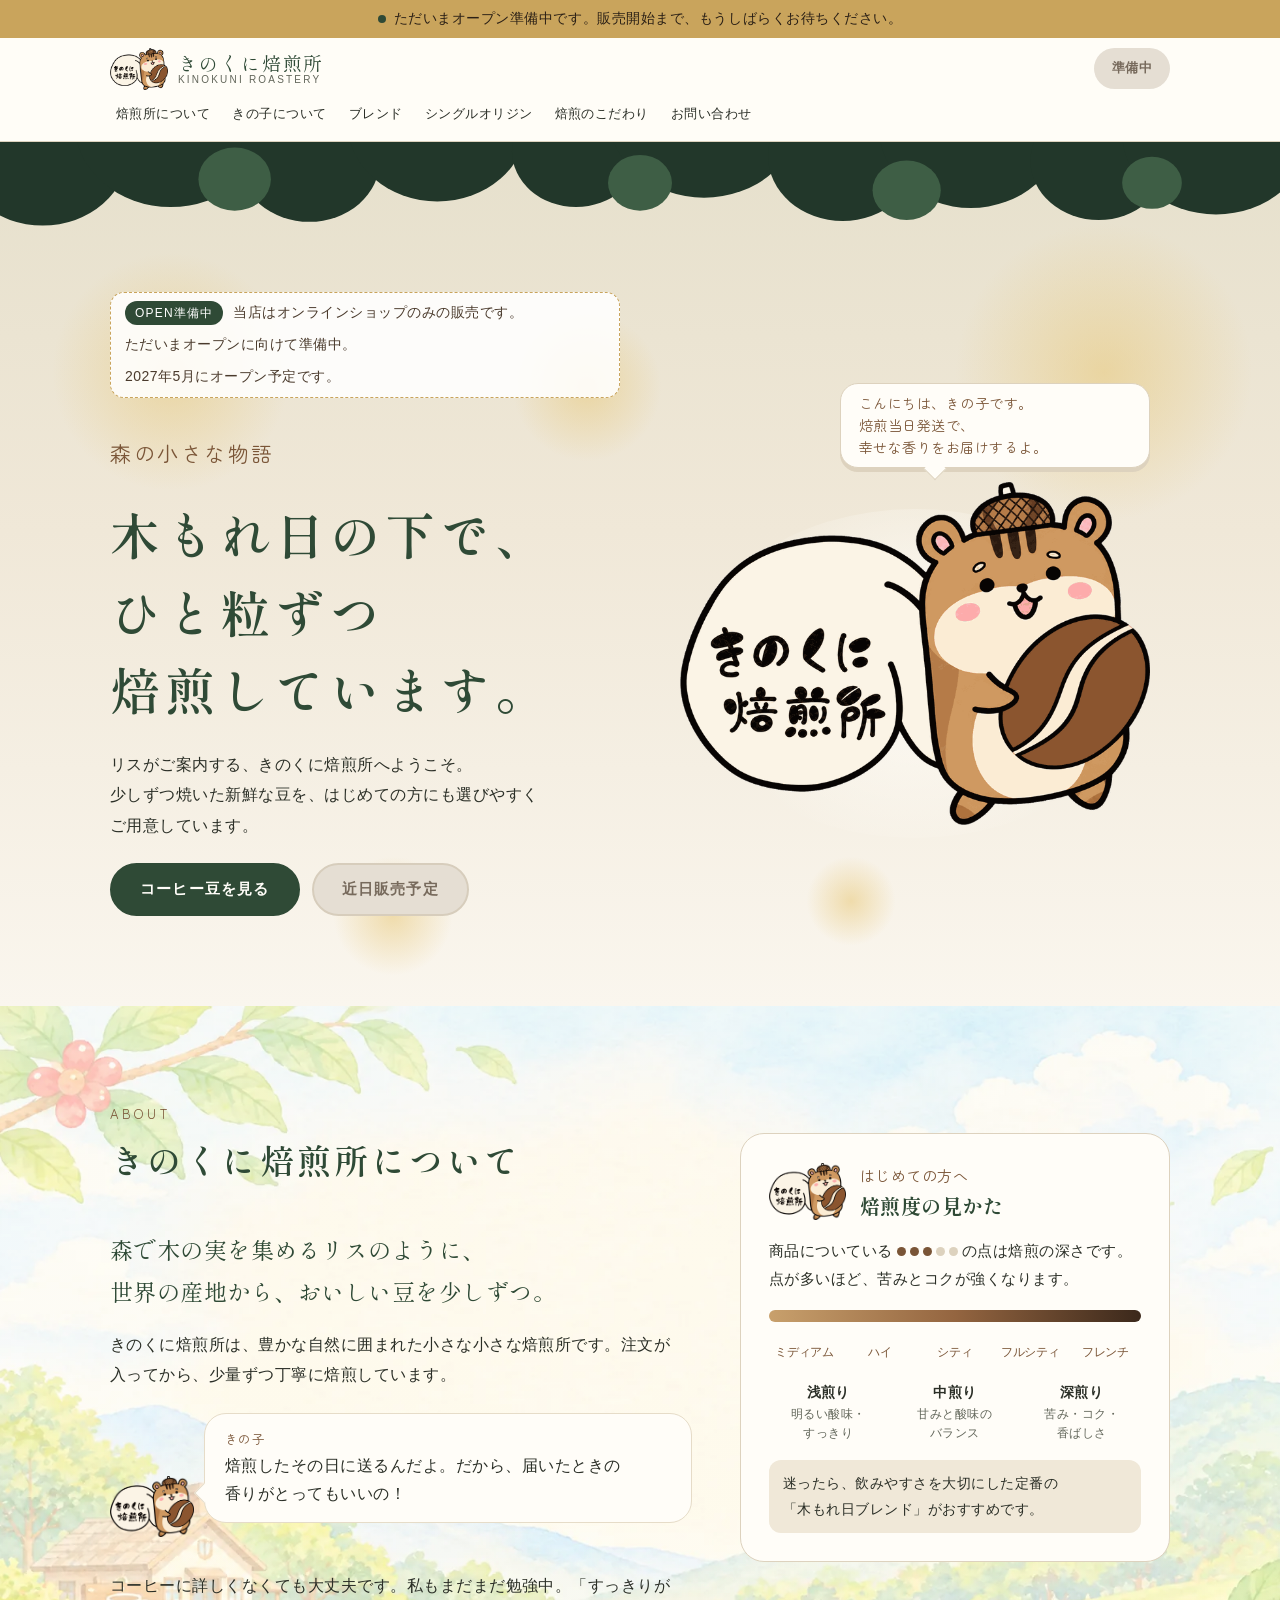
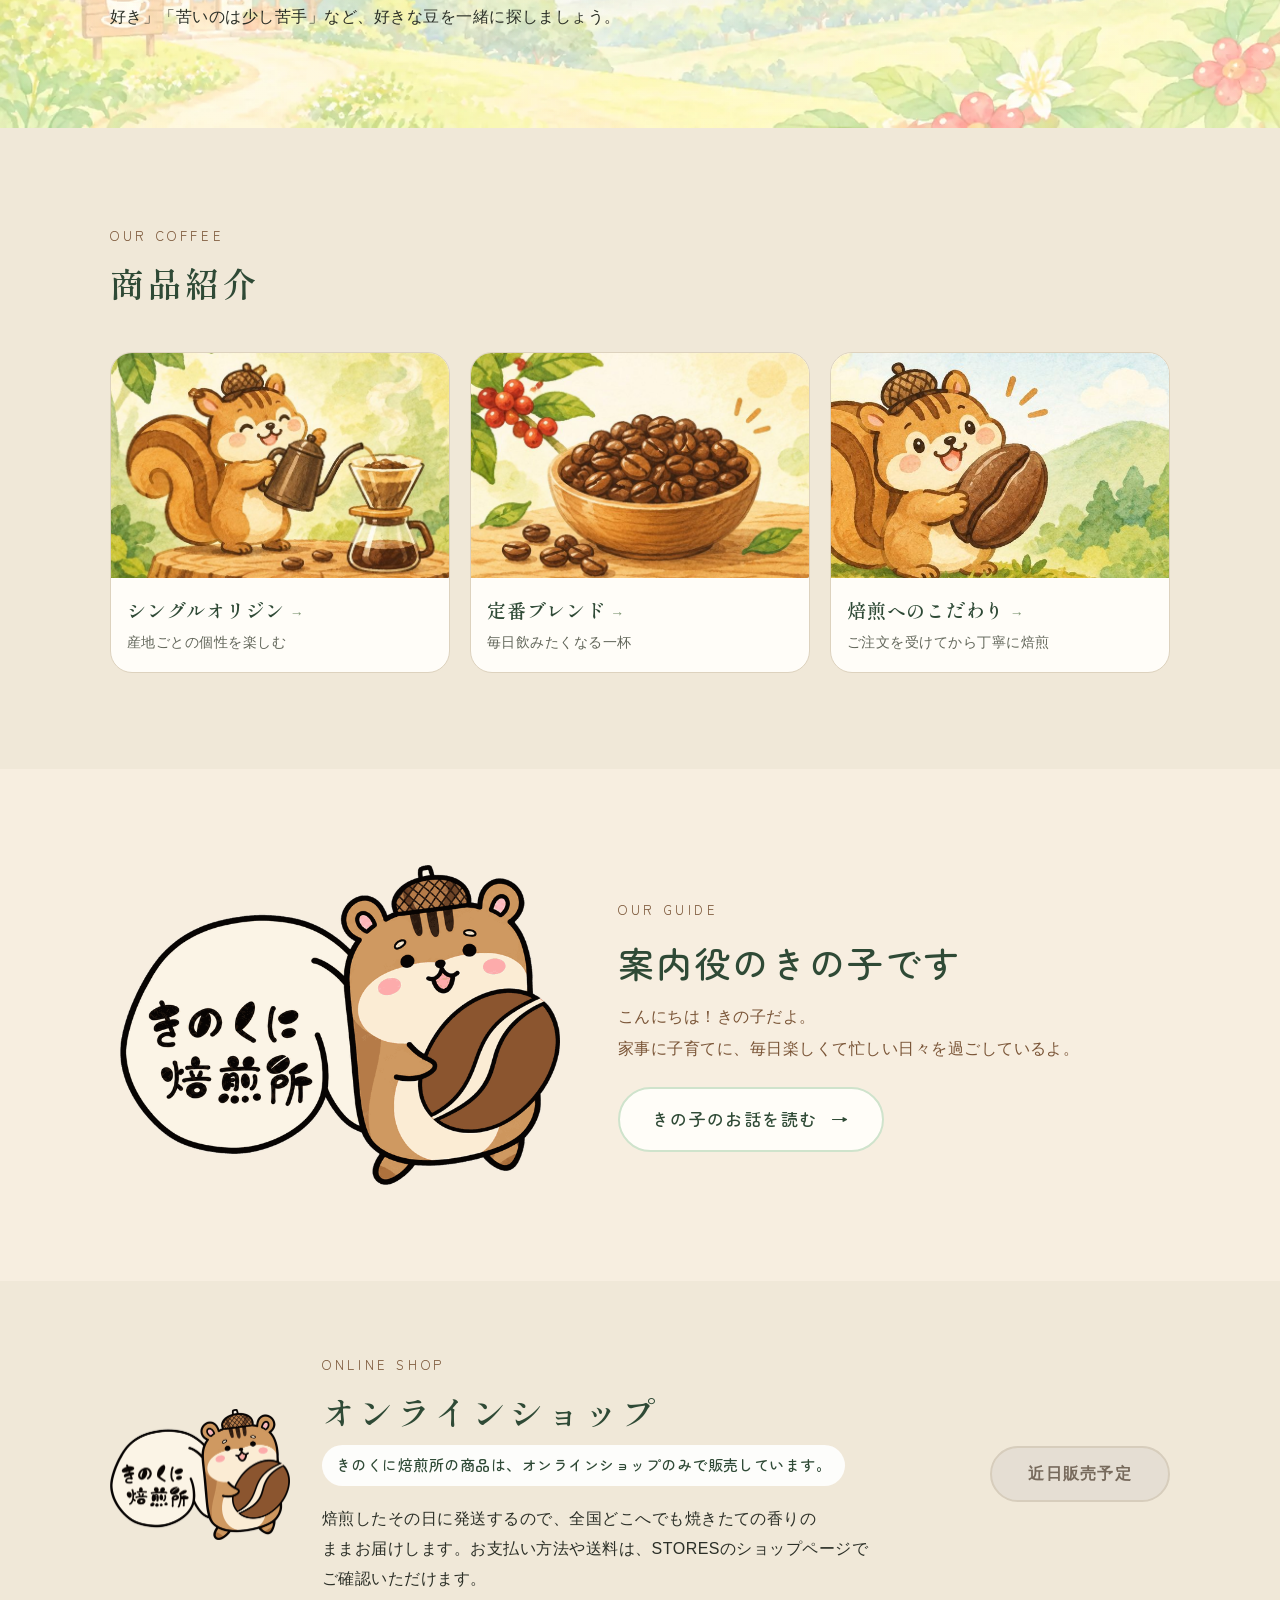
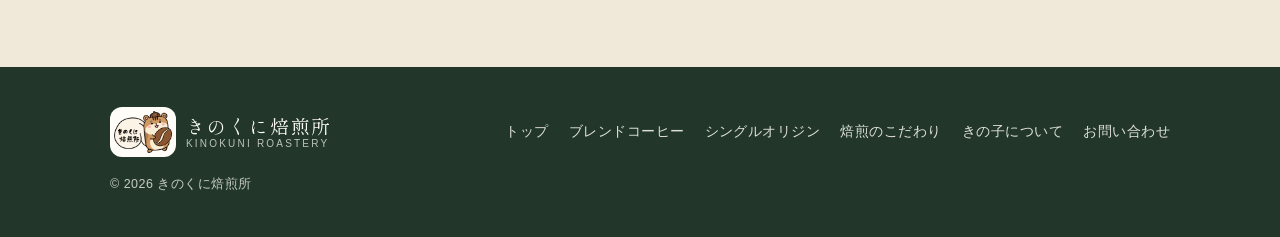
==== commit 8ecfc897: "表記を「木もれ日」に戻す Co-Authored-By: Claude Opus 5.5 <noreply@anthropic.com> Claude-Session: https://claude." ====
--- a/index.html
+++ b/index.html
@@ -48,7 +48,7 @@
     <div class="inner hero-inner">
       <div class="hero-text">
         <p class="hero-eyebrow">森の小さな物語</p>
-        <h1 class="hero-title">陽だまりの下で、<br>ひと粒ずつ<br>焙煎しています。</h1>
+        <h1 class="hero-title">木もれ日の下で、<br>ひと粒ずつ<br>焙煎しています。</h1>
         <p class="hero-lead">リスがご案内する、きのくに焙煎所へようこそ。<br>少しずつ焼いた新鮮な豆を、はじめての方にも選びやすくご用意しています。</p>
         <div class="btn-row">
           <a class="btn btn-primary" href="#products">コーヒー豆を見る</a>
@@ -98,7 +98,7 @@
             <div><dt>中煎り</dt><dd>甘みと酸味の<wbr>バランス</dd></div>
             <div><dt>深煎り</dt><dd>苦み・コク・<wbr>香ばしさ</dd></div>
           </dl>
-          <p class="guide-tip">迷ったら、飲みやすさを大切にした定番の「森のしずくブレンド」がおすすめです。</p>
+          <p class="guide-tip">迷ったら、飲みやすさを大切にした定番の「木もれ日ブレンド」がおすすめです。</p>
         </div>
       </div>
     </div>
--- a/css/style.css
+++ b/css/style.css
@@ -12,7 +12,7 @@
   --beige: #F0E8D8;        /* 木陰のベージュ（帯の背景） */
   --brown: #7A5537;        /* 焙煎豆のブラウン */
   --brown-light: #A9805A;  /* 明るいブラウン */
-  --gold: #C9A45C;         /* 陽だまりの金色 */
+  --gold: #C9A45C;         /* 木もれ日の金色 */
   --ink: #2B2F27;          /* 文字色 */
   --muted: #62665A;        /* 補足の文字色 */
   --line: #DDD2BE;         /* 線の色 */
@@ -962,7 +962,7 @@
 /* シングルオリジン：トップ画像 */
 .so-hero-img { width: 100%; height: auto; border-radius: 24px; box-shadow: 0 10px 30px rgba(34, 55, 42, .15); }
 @media (max-width: 800px) { .so-hero-img { order: -1; border-radius: 18px; margin-bottom: 10px; } }
-/* ブレンドのページの画像：リスが切れないよう左寄せ（森のしずくブレンド） */
+/* ブレンドのページの画像：リスが切れないよう左寄せ（木もれ日ブレンド） */
 #blend-1 .bp-image img { object-position: left center; }
 
 /* 商品紹介：3つの入口（パソコン3列／スマートフォンは2列で「焙煎へのこだわり」を横長に） */
@@ -1279,3 +1279,5 @@
 .bp-body { container-type: inline-size; }
 .bp-name { letter-spacing: .02em; white-space: nowrap; font-size: min(27px, 8.4cqi); }
 .page-intro br.br-keep { display: inline; }
+.bp-name { font-size: min(27px, 7.6cqi); }
+.bp-name { font-size: min(27px, 8.4cqi); }
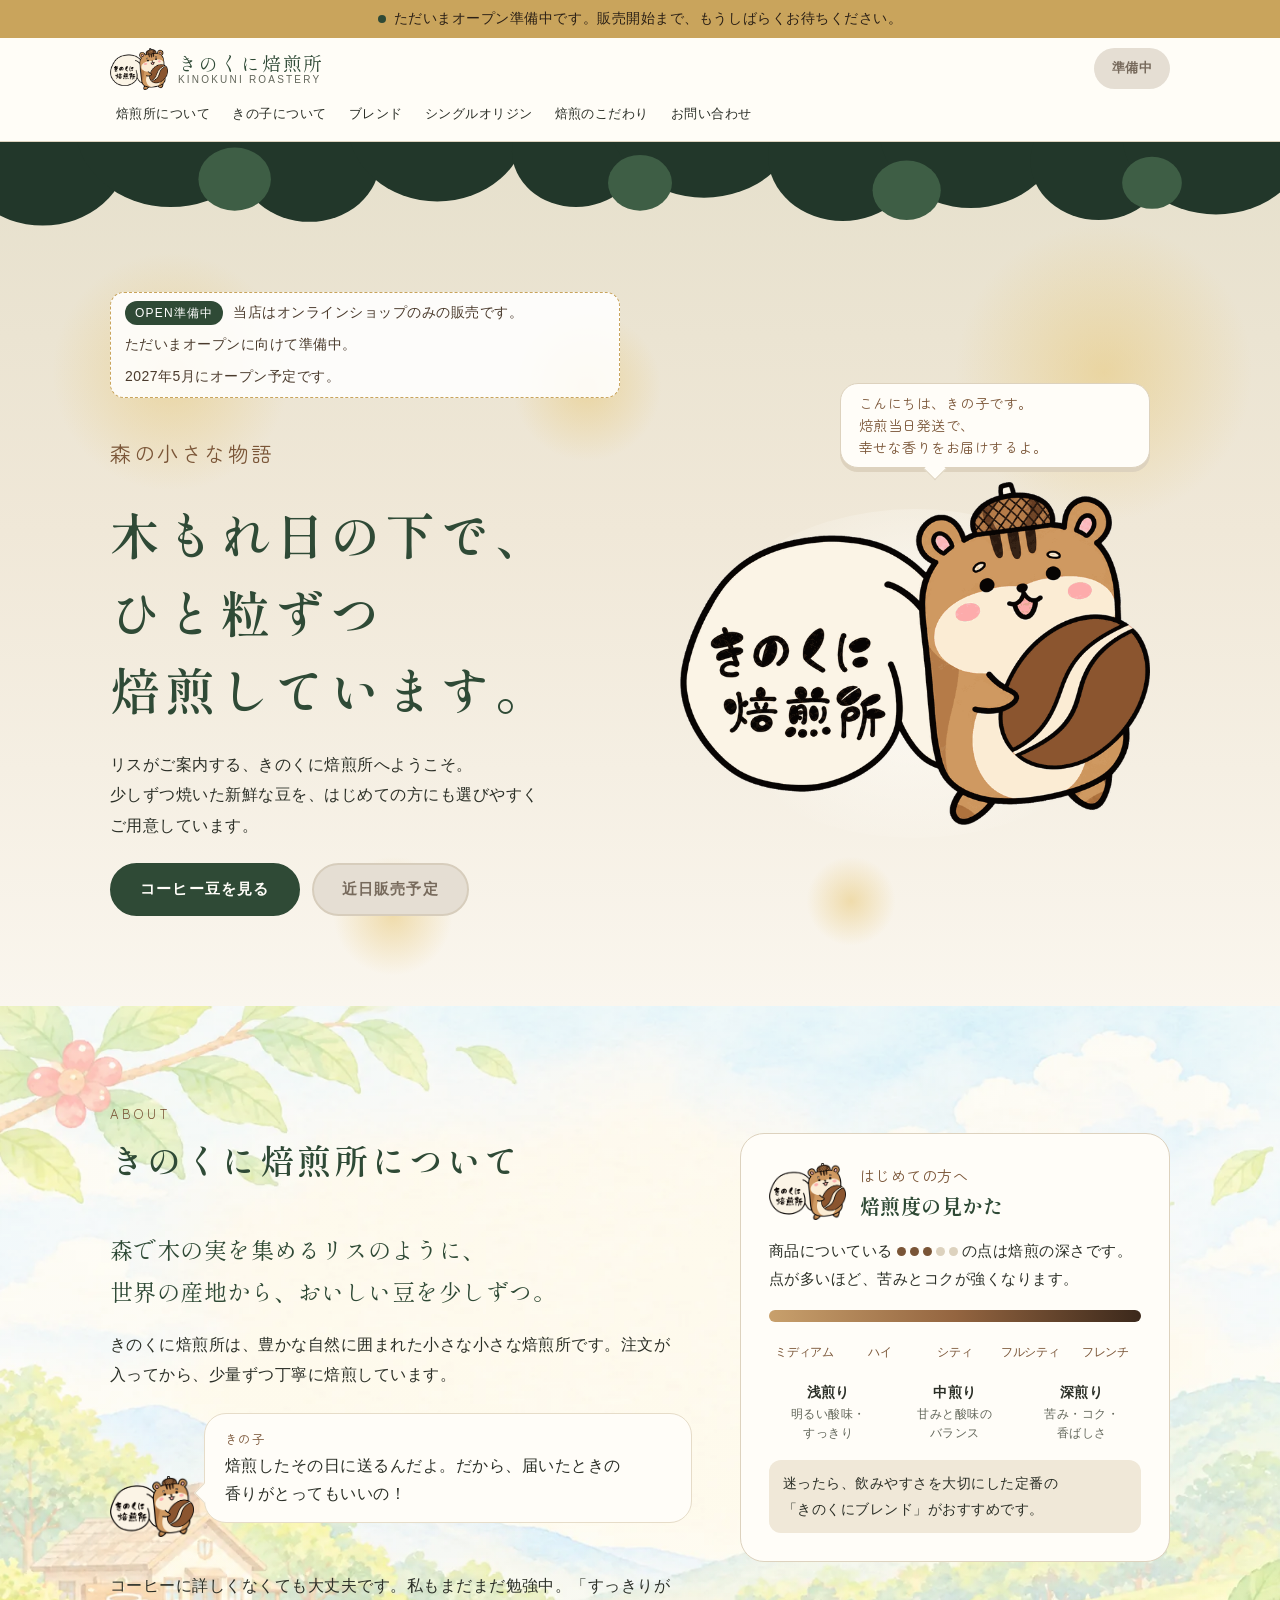
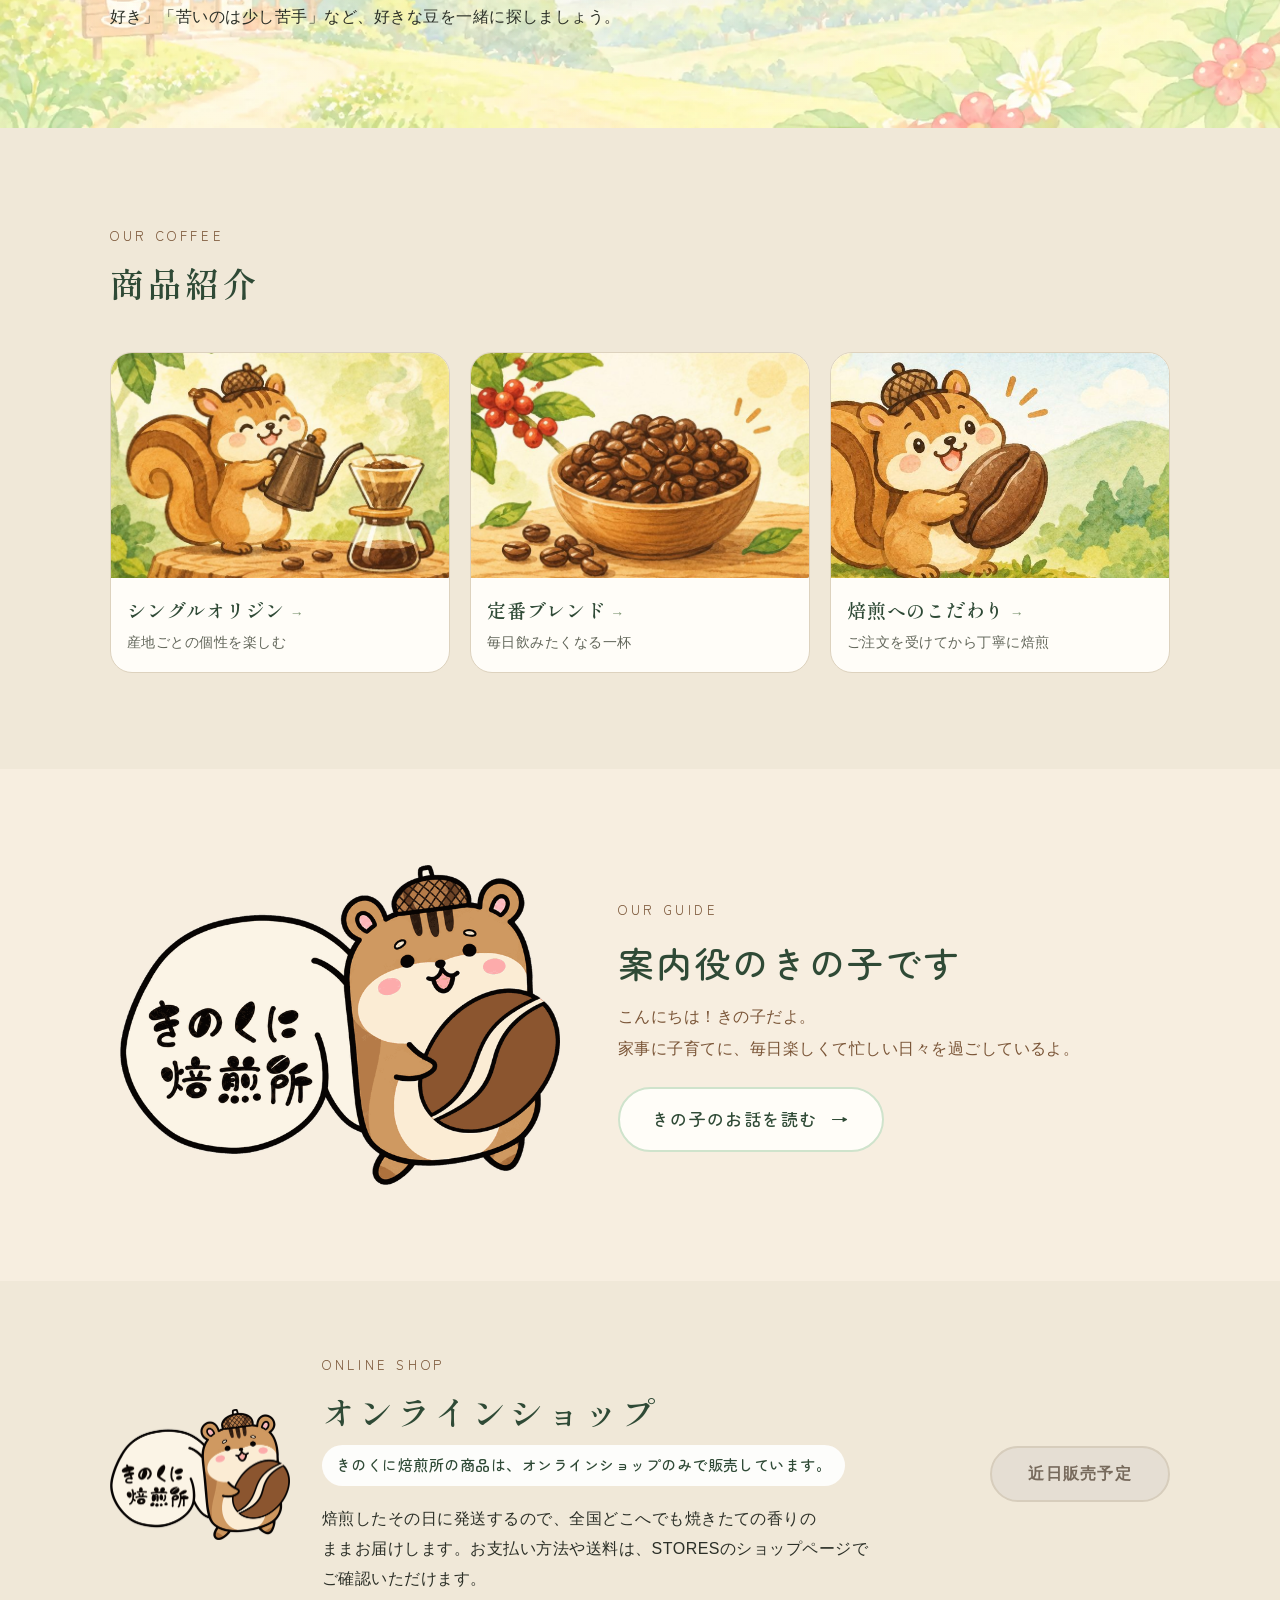
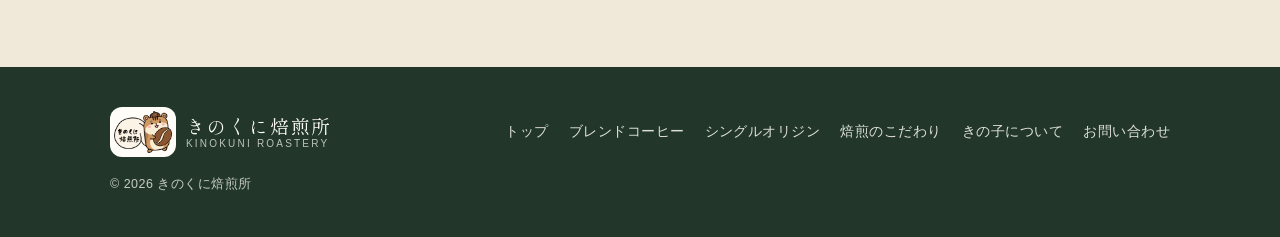
==== commit 8c270c72: "ブレンド名を「きのくにブレンド」「きのくにミルクブレンド」に変更 Co-Authored-By: Claude Opus 5.5 <noreply@anthropic.com> Claude-Sess" ====
--- a/index.html
+++ b/index.html
@@ -98,7 +98,7 @@
             <div><dt>中煎り</dt><dd>甘みと酸味の<wbr>バランス</dd></div>
             <div><dt>深煎り</dt><dd>苦み・コク・<wbr>香ばしさ</dd></div>
           </dl>
-          <p class="guide-tip">迷ったら、飲みやすさを大切にした定番の「木もれ日ブレンド」がおすすめです。</p>
+          <p class="guide-tip">迷ったら、飲みやすさを大切にした定番の「きのくにブレンド」がおすすめです。</p>
         </div>
       </div>
     </div>
--- a/css/style.css
+++ b/css/style.css
@@ -962,7 +962,7 @@
 /* シングルオリジン：トップ画像 */
 .so-hero-img { width: 100%; height: auto; border-radius: 24px; box-shadow: 0 10px 30px rgba(34, 55, 42, .15); }
 @media (max-width: 800px) { .so-hero-img { order: -1; border-radius: 18px; margin-bottom: 10px; } }
-/* ブレンドのページの画像：リスが切れないよう左寄せ（木もれ日ブレンド） */
+/* ブレンドのページの画像：リスが切れないよう左寄せ（きのくにブレンド） */
 #blend-1 .bp-image img { object-position: left center; }
 
 /* 商品紹介：3つの入口（パソコン3列／スマートフォンは2列で「焙煎へのこだわり」を横長に） */
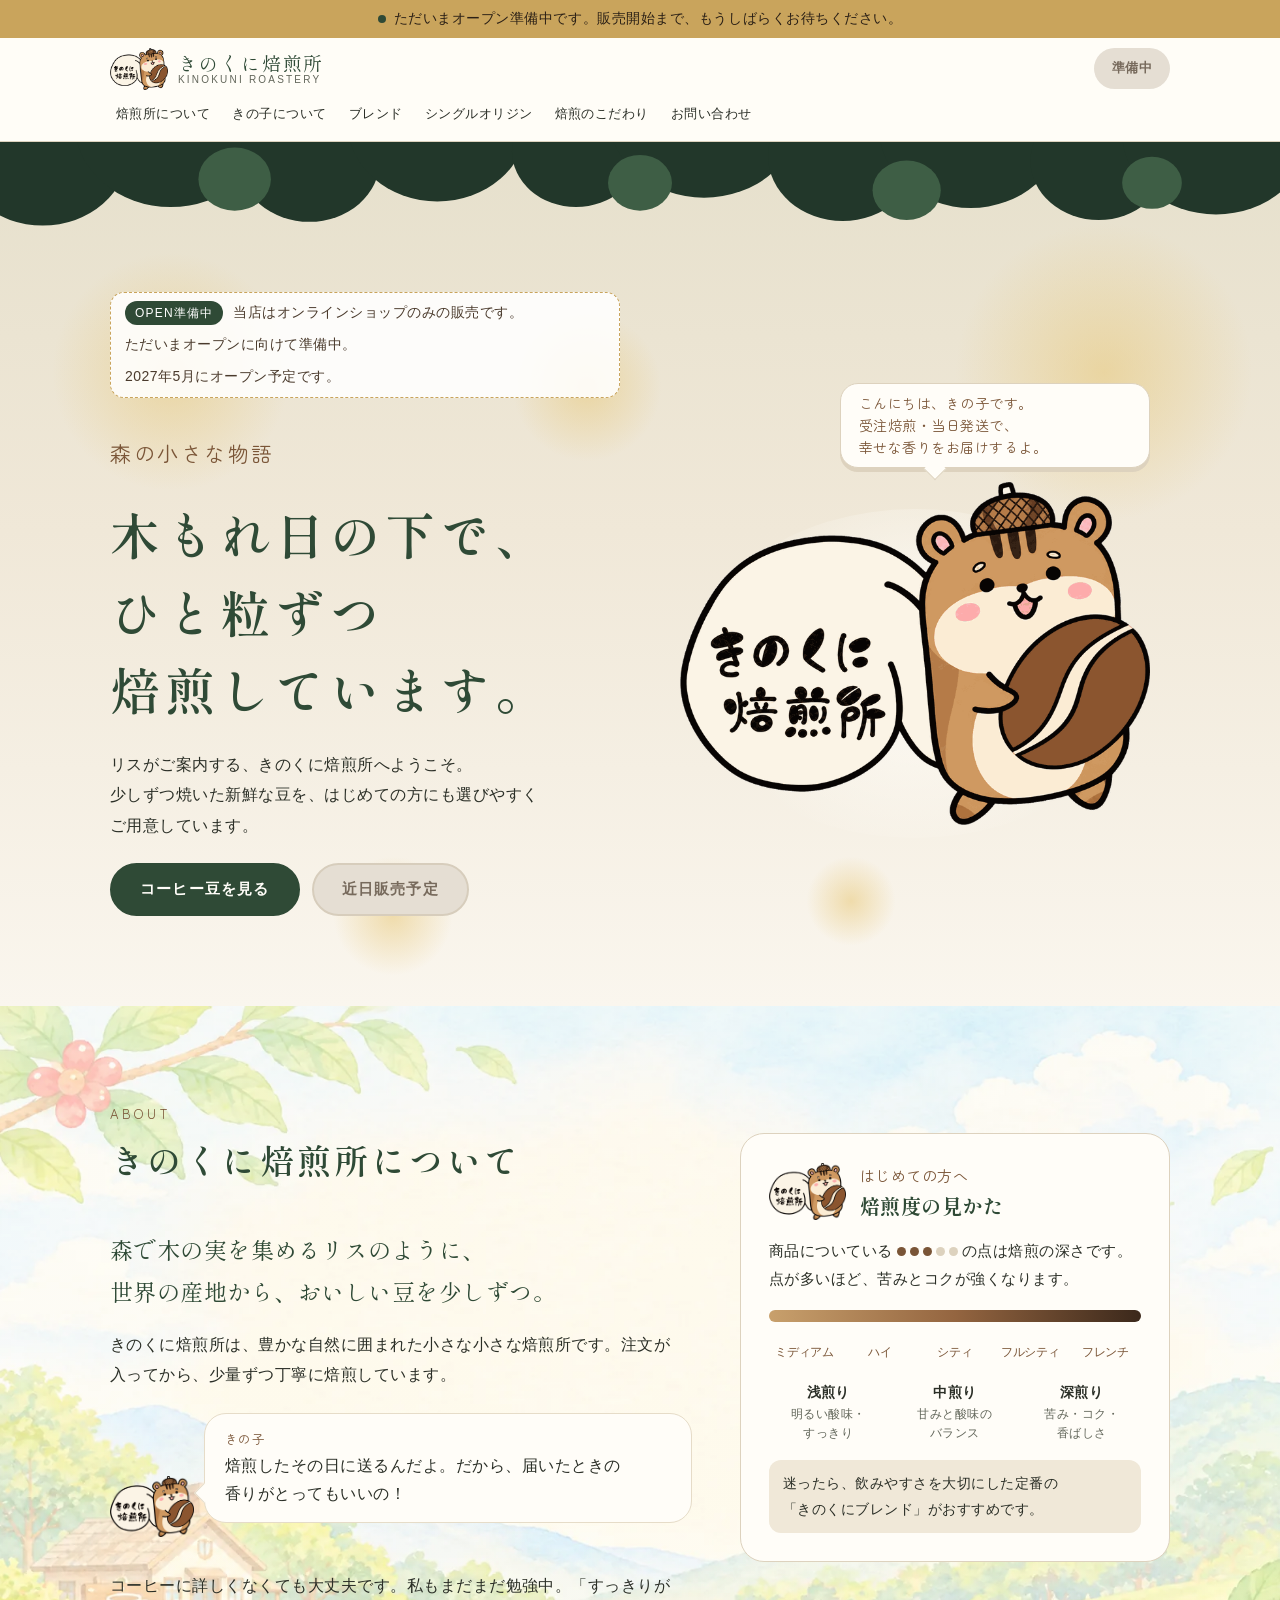
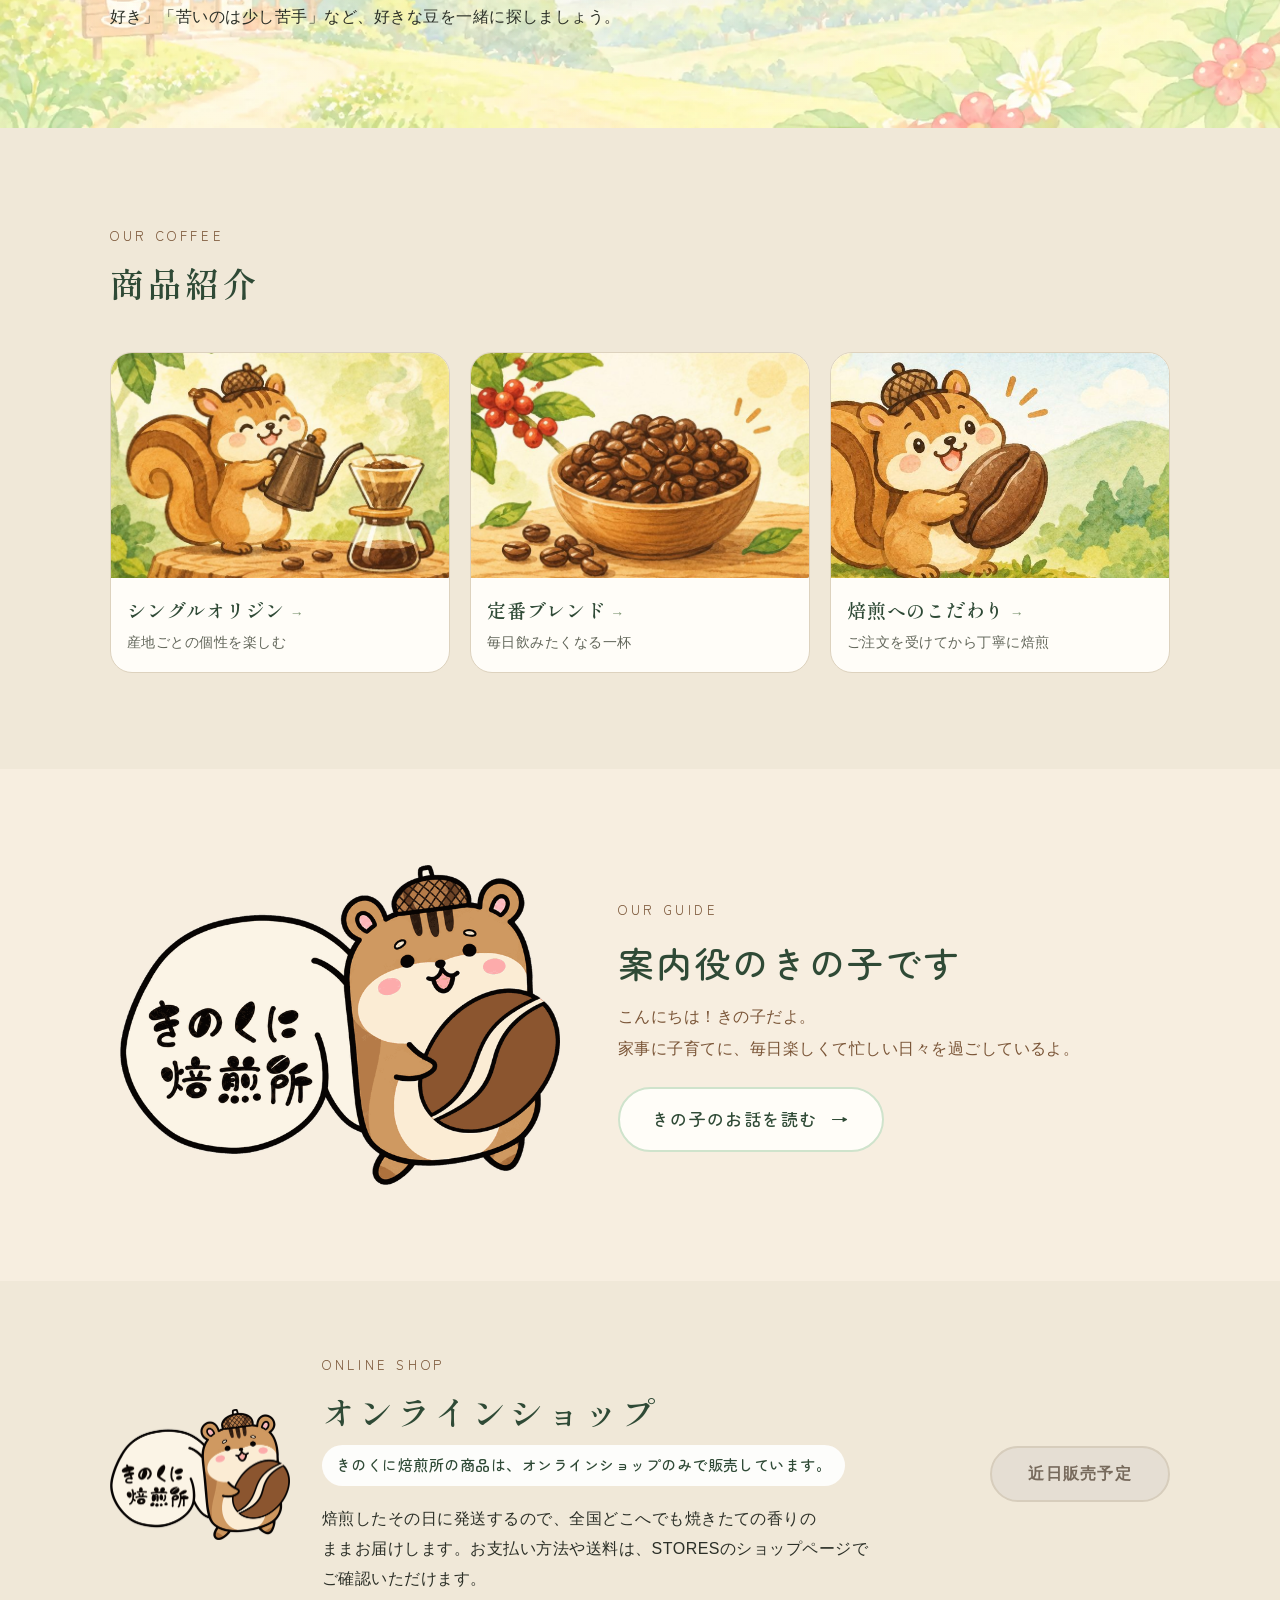
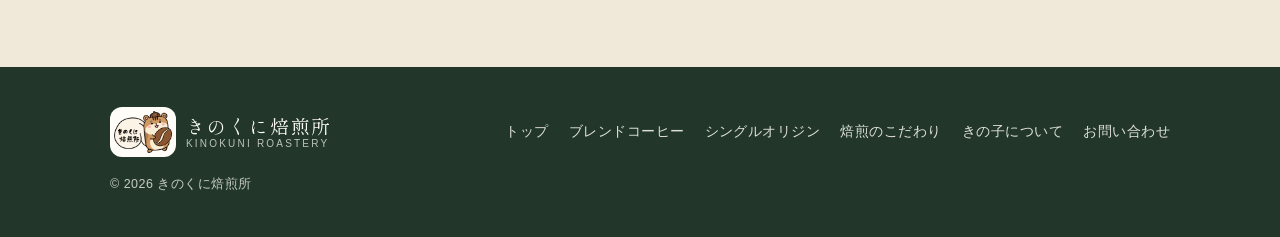
==== commit 76b86d23: "トップのきの子の吹き出しに「受注焙煎」を追加 Co-Authored-By: Claude Opus 5.5 <noreply@anthropic.com> Claude-Session: https" ====
--- a/index.html
+++ b/index.html
@@ -56,7 +56,7 @@
         </div>
       </div>
       <div class="hero-visual" aria-hidden="true">
-        <p class="hero-bubble"><span class="nobr">こんにちは、きの子です。</span><br><span class="nobr">焙煎当日発送で、</span><span class="nobr">幸せな香りをお届けするよ。</span></p>
+        <p class="hero-bubble"><span class="nobr">こんにちは、きの子です。</span><br><span class="nobr">受注焙煎・当日発送で、</span><span class="nobr">幸せな香りをお届けするよ。</span></p>
         <div class="hero-figure">
           <div class="hero-hollow"></div>
           <img class="hero-squirrel" src="images/squirrel.png" alt="きのくに焙煎所のリスのキャラクター" width="720" height="524">
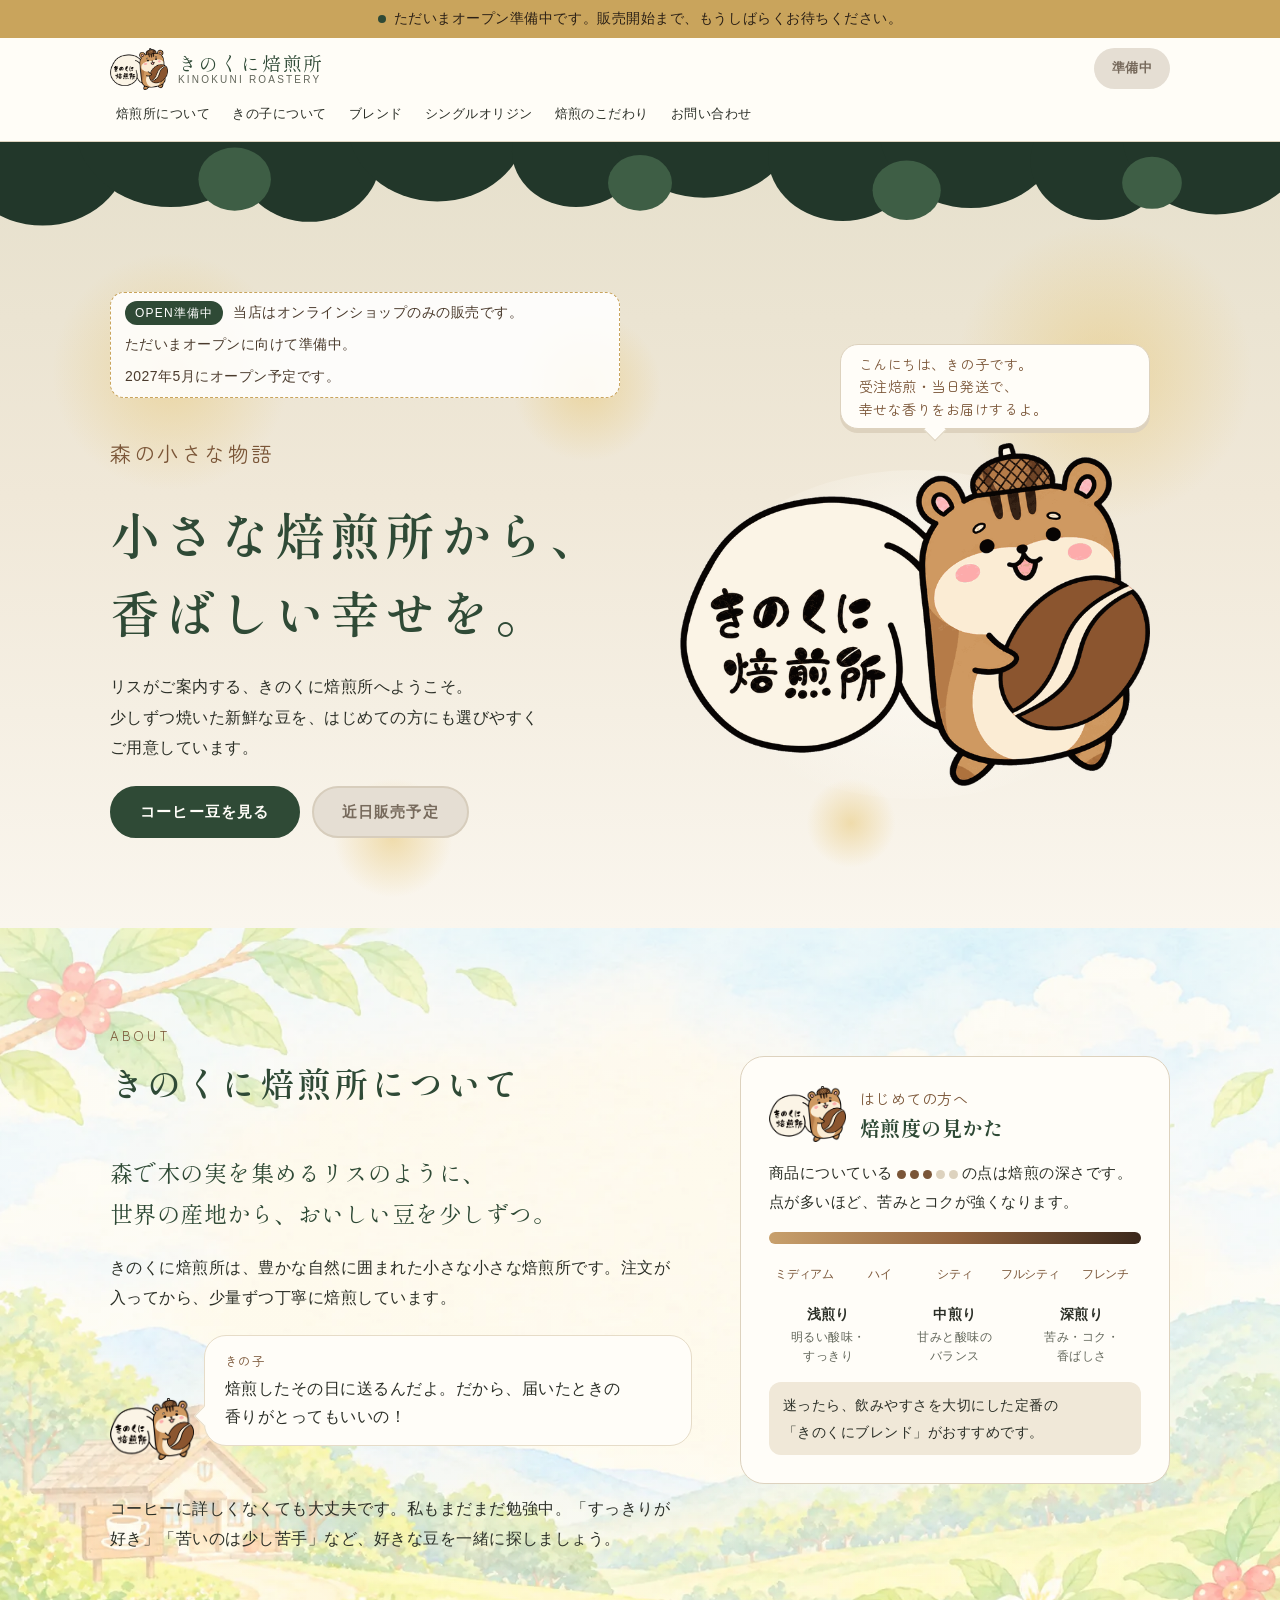
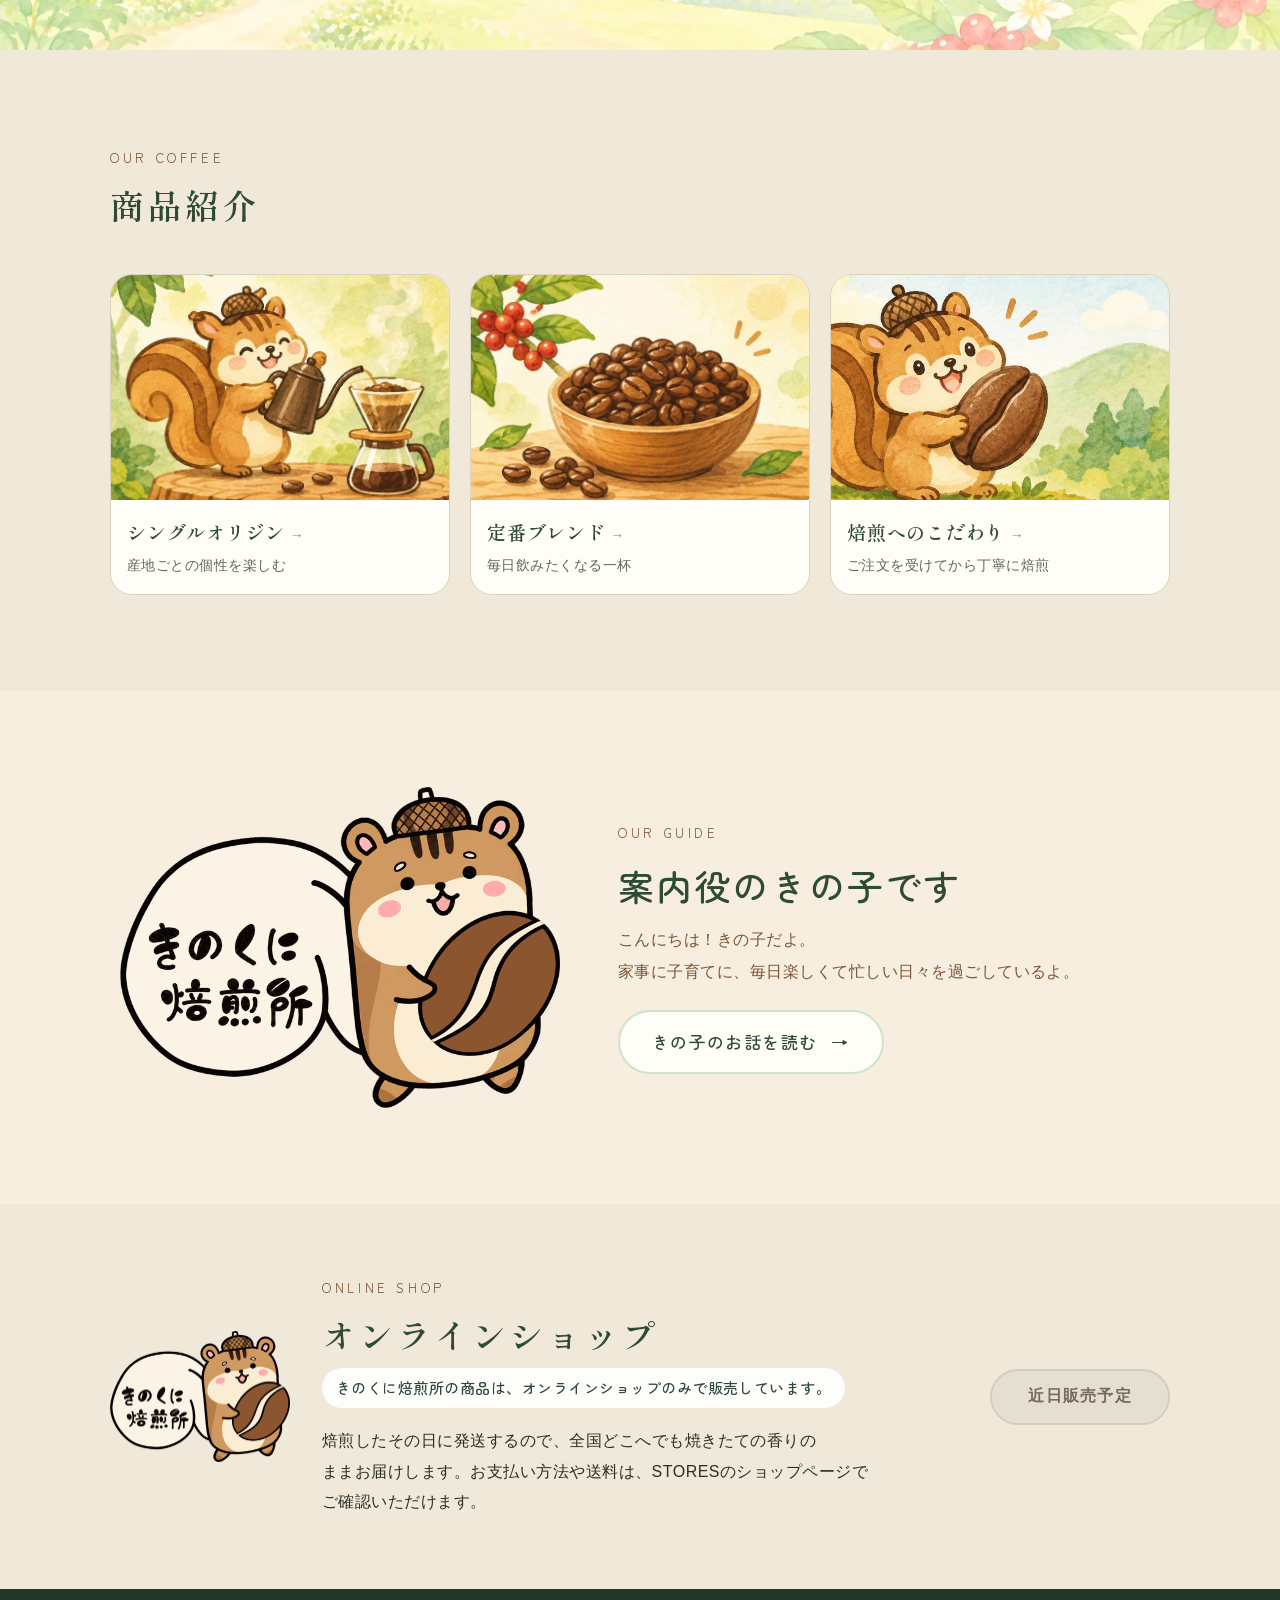
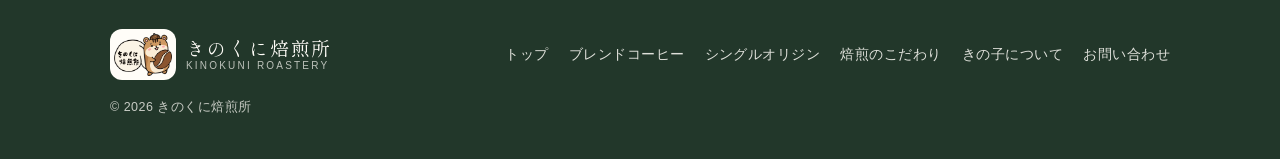
==== commit f1ddfef5: "トップの見出しを「小さな焙煎所から、香ばしい幸せを。」に Co-Authored-By: Claude Opus 5.5 <noreply@anthropic.com> Claude-Session:" ====
--- a/index.html
+++ b/index.html
@@ -48,7 +48,7 @@
     <div class="inner hero-inner">
       <div class="hero-text">
         <p class="hero-eyebrow">森の小さな物語</p>
-        <h1 class="hero-title">木もれ日の下で、<br>ひと粒ずつ<br>焙煎しています。</h1>
+        <h1 class="hero-title">小さな焙煎所から、<br>香ばしい幸せを。</h1>
         <p class="hero-lead">リスがご案内する、きのくに焙煎所へようこそ。<br>少しずつ焼いた新鮮な豆を、はじめての方にも選びやすくご用意しています。</p>
         <div class="btn-row">
           <a class="btn btn-primary" href="#products">コーヒー豆を見る</a>
--- a/css/style.css
+++ b/css/style.css
@@ -1281,3 +1281,83 @@
 .page-intro br.br-keep { display: inline; }
 .bp-name { font-size: min(27px, 7.6cqi); }
 .bp-name { font-size: min(27px, 8.4cqi); }
+
+/* シングルオリジン：「くわしく見る」と商品紹介ページ */
+.so-more { align-self: flex-start; display: inline-flex; align-items: center; gap: 6px; margin-top: 2px; padding: 8px 18px;
+  border: 1.5px solid var(--forest); border-radius: 999px; color: var(--forest); font-family: var(--font-round); font-weight: 500;
+  font-size: 15px; text-decoration: none; background: var(--white, #fff); }
+.so-more:hover, .so-more:focus-visible { background: #EEF6EC; }
+.so-detail-section { padding-top: 32px; }
+.so-detail-card { max-width: 980px; margin: 0 auto; }
+@media (min-width: 801px) {
+  .so-detail-card { display: grid; grid-template-columns: minmax(0, 11fr) minmax(0, 10fr); align-items: start; }
+  .so-detail-card .so-photo { aspect-ratio: auto; background: none; height: 100%; }
+  .so-detail-card .so-photo img { position: sticky; top: 96px; }
+  .so-detail-card .so-body { padding: 28px 30px 30px; }
+}
+.so-detail-card .so-name { font-size: clamp(22px, 2.6vw, 28px); }
+.so-origin-info { max-width: 980px; margin: 28px auto 0; background: var(--white, #fff); border: 1px solid var(--line); border-radius: 24px; padding: 24px 26px; }
+.so-origin-title { display: grid; gap: 2px; font-family: var(--font-title); font-weight: 600; font-size: 22px; color: var(--forest); margin: 0 0 14px; }
+.so-origin-title .section-en { margin: 0; }
+.so-origin-info dl { display: grid; gap: 0; margin: 0; }
+.so-origin-info dl > div { display: grid; grid-template-columns: 7.5em 1fr; gap: 12px; padding: 12px 0; border-top: 1px dashed var(--line); }
+.so-origin-info dl > div:first-child { border-top: 0; }
+.so-origin-info dt { font-size: 14px; color: var(--brown); }
+.so-origin-info dd { margin: 0; font-size: 15.5px; line-height: 1.7; }
+.so-others { max-width: 980px; margin: 44px auto 0; }
+.so-others-title { font-family: var(--font-round); font-weight: 500; font-size: 18px; color: var(--forest); margin: 0 0 14px; }
+.so-others ul { list-style: none; margin: 0; padding: 0; display: grid; grid-template-columns: repeat(4, minmax(0, 1fr)); gap: 14px; }
+.so-others a { display: grid; gap: 6px; text-decoration: none; color: var(--forest); font-family: var(--font-round); font-weight: 500; text-align: center; }
+.so-others img { width: 100%; aspect-ratio: 4 / 3; object-fit: cover; border-radius: 14px; border: 1px solid var(--line); }
+.so-back { max-width: 980px; margin: 32px auto 0; text-align: center; }
+.so-back a { color: var(--forest); font-family: var(--font-round); }
+@media (max-width: 800px) {
+  .so-others ul { grid-template-columns: repeat(2, minmax(0, 1fr)); }
+  .so-origin-info { padding: 20px 18px; }
+  .so-origin-info dl > div { grid-template-columns: 6.5em 1fr; gap: 10px; }
+}
+@media (min-width: 801px) {
+  .so-detail-card .so-photo { display: block; height: auto; align-self: stretch; }
+  .so-detail-card .so-photo .card-figure, .so-detail-card .so-photo img { position: sticky; top: 110px; height: auto; width: 100%; }
+}
+.so-others img { object-position: center 80%; }
+@media (min-width: 801px) {
+  .so-detail-card .so-photo { display: block !important; height: auto !important; aspect-ratio: auto !important; background: none !important; }
+  .so-detail-card .so-photo .card-figure { display: block !important; height: auto !important; position: sticky; top: 110px; }
+  .so-detail-card .so-photo img { position: static; height: auto !important; max-height: none !important; }
+}
+@media (min-width: 801px) { .so-detail-card .so-photo .card-figure { position: relative !important; top: 0 !important; } }
+/* 商品紹介ページ：画像を上に大きく、その下に説明（パソコンも1列） */
+@media (min-width: 801px) {
+  .so-detail-card { display: flex; flex-direction: column; max-width: 760px; }
+  .so-detail-card .so-body { padding: 30px 40px 36px; }
+  .so-about, .so-origin-info, .so-others, .so-back { max-width: 760px; }
+}
+
+/* 商品紹介ページ：産地について・この豆について */
+.so-about { max-width: 980px; margin: 28px auto 0; background: var(--white, #fff); border: 1px solid var(--line); border-radius: 24px; padding: 24px 26px; display: grid; gap: 22px; }
+.so-about-block + .so-about-block { border-top: 1px dashed var(--line); padding-top: 20px; }
+.so-about p { margin: 0; font-size: 15.5px; line-height: 1.95; }
+.so-about-note { font-size: 12.5px; color: var(--brown); margin: 0; }
+@media (max-width: 640px) { .so-about { padding: 20px 18px; } }
+@media (min-width: 801px) { .so-about { max-width: 760px; } }
+.so-about p + p { margin-top: 1em; }
+
+/* 商品紹介ページ：カードは画像だけ表示（名前・おすすめ・価格などは一覧ページで） */
+.so-detail-card .so-body { display: none !important; }
+.so-about .so-origin-title { margin-bottom: 10px; }
+/* ほかの産地：画像の文字が切れないよう、画像全体を表示 */
+.so-others img { aspect-ratio: auto; height: auto; object-fit: contain; }
+.so-others li { display: grid; }
+.so-others a { grid-template-rows: 1fr auto; }
+.so-others img { align-self: center; }
+/* ほかの産地：画像の枠の大きさをそろえる（画像は切らずに全体表示、余白はぼかした同じ絵で埋める） */
+.so-others .so-oth-pic { position: relative; display: block; aspect-ratio: 4 / 3; border-radius: 14px; border: 1px solid var(--line); overflow: hidden; background-size: cover; background-position: center; }
+.so-others .so-oth-pic::before { content: ""; position: absolute; inset: -16px; background: inherit; filter: blur(10px) brightness(1.08) saturate(.9); }
+.so-others .so-oth-pic img { position: relative; display: block; width: 100%; height: 100%; object-fit: contain; border: 0; border-radius: 0; aspect-ratio: auto; }
+.so-others a { grid-template-rows: auto auto; }
+.nowrap-chunk { display: inline-block; }
+/* 商品紹介ページ：見出しまわりのすき間を狭く */
+.origin-hero .page-hero-inner { padding-bottom: 12px; }
+.origin-hero .page-catch { margin-top: -4px; line-height: 1.6; }
+.origin-hero + .so-detail-section { padding-top: 12px; }
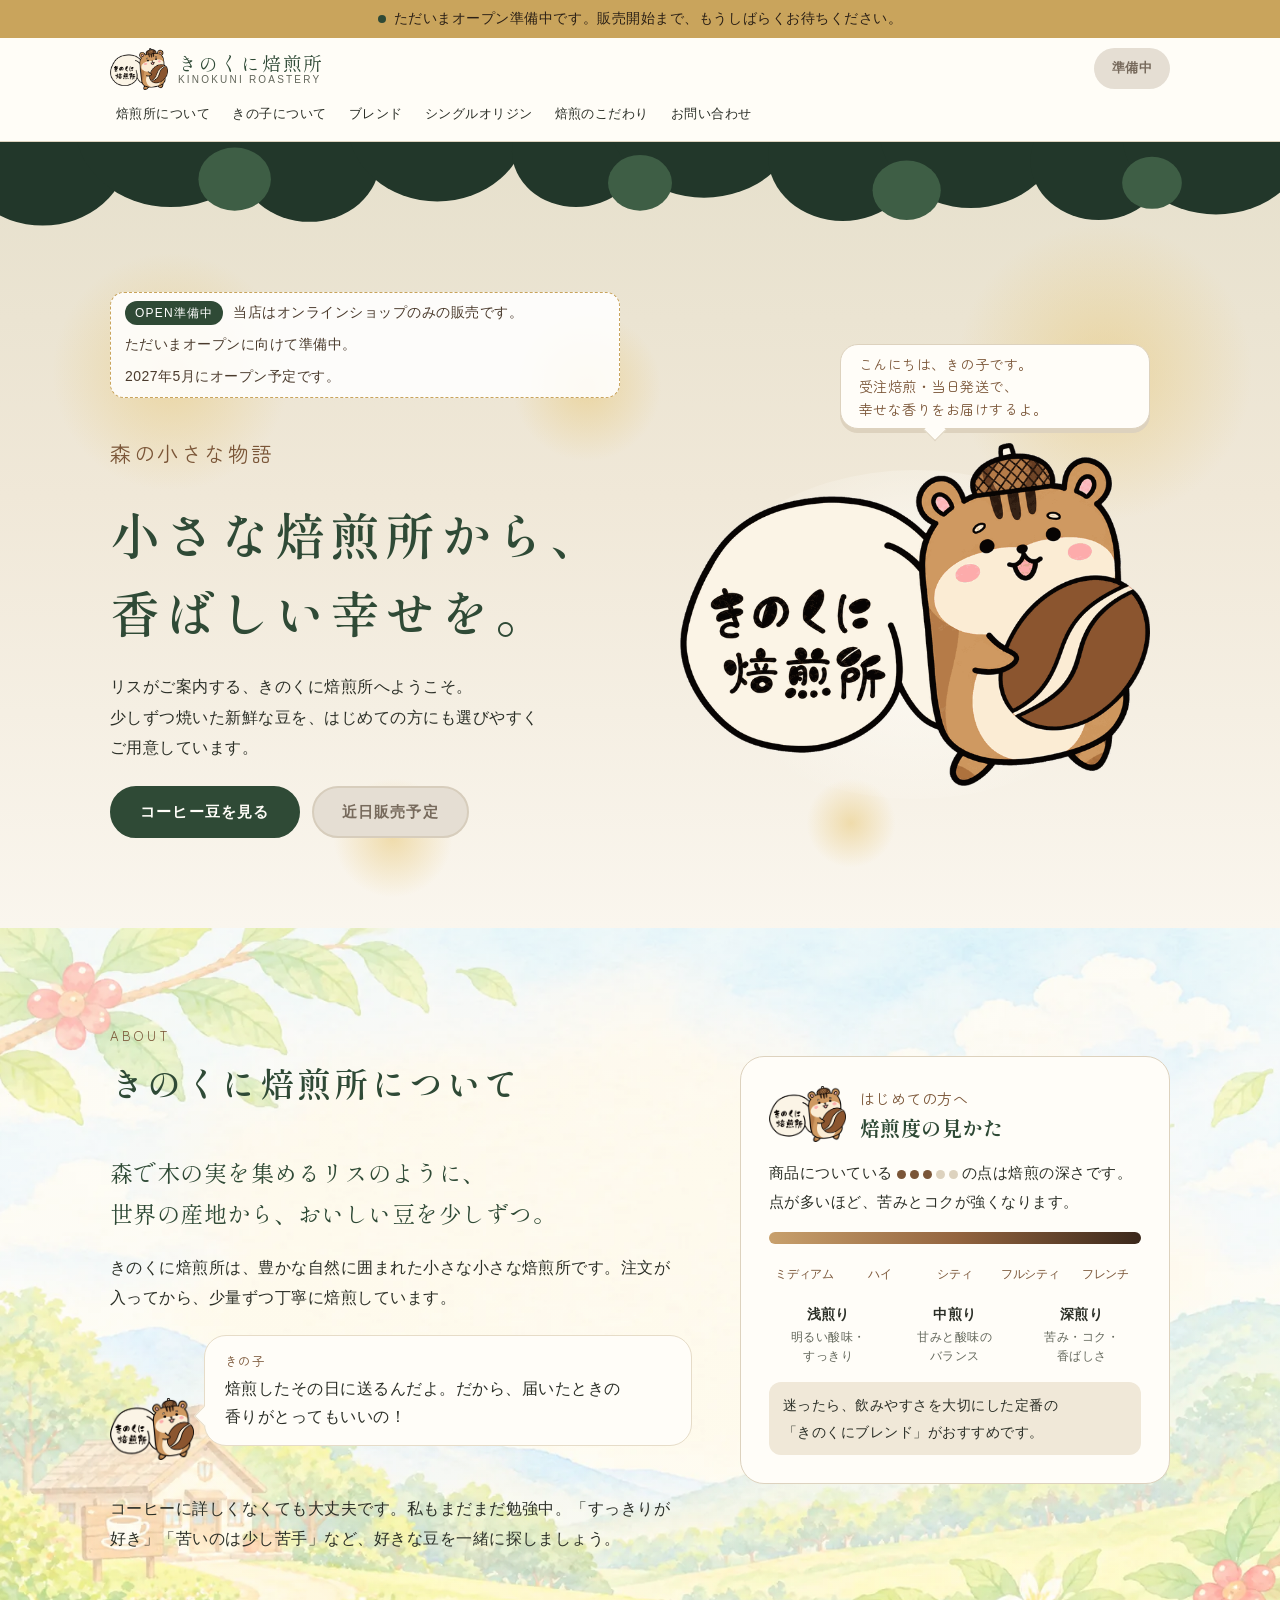
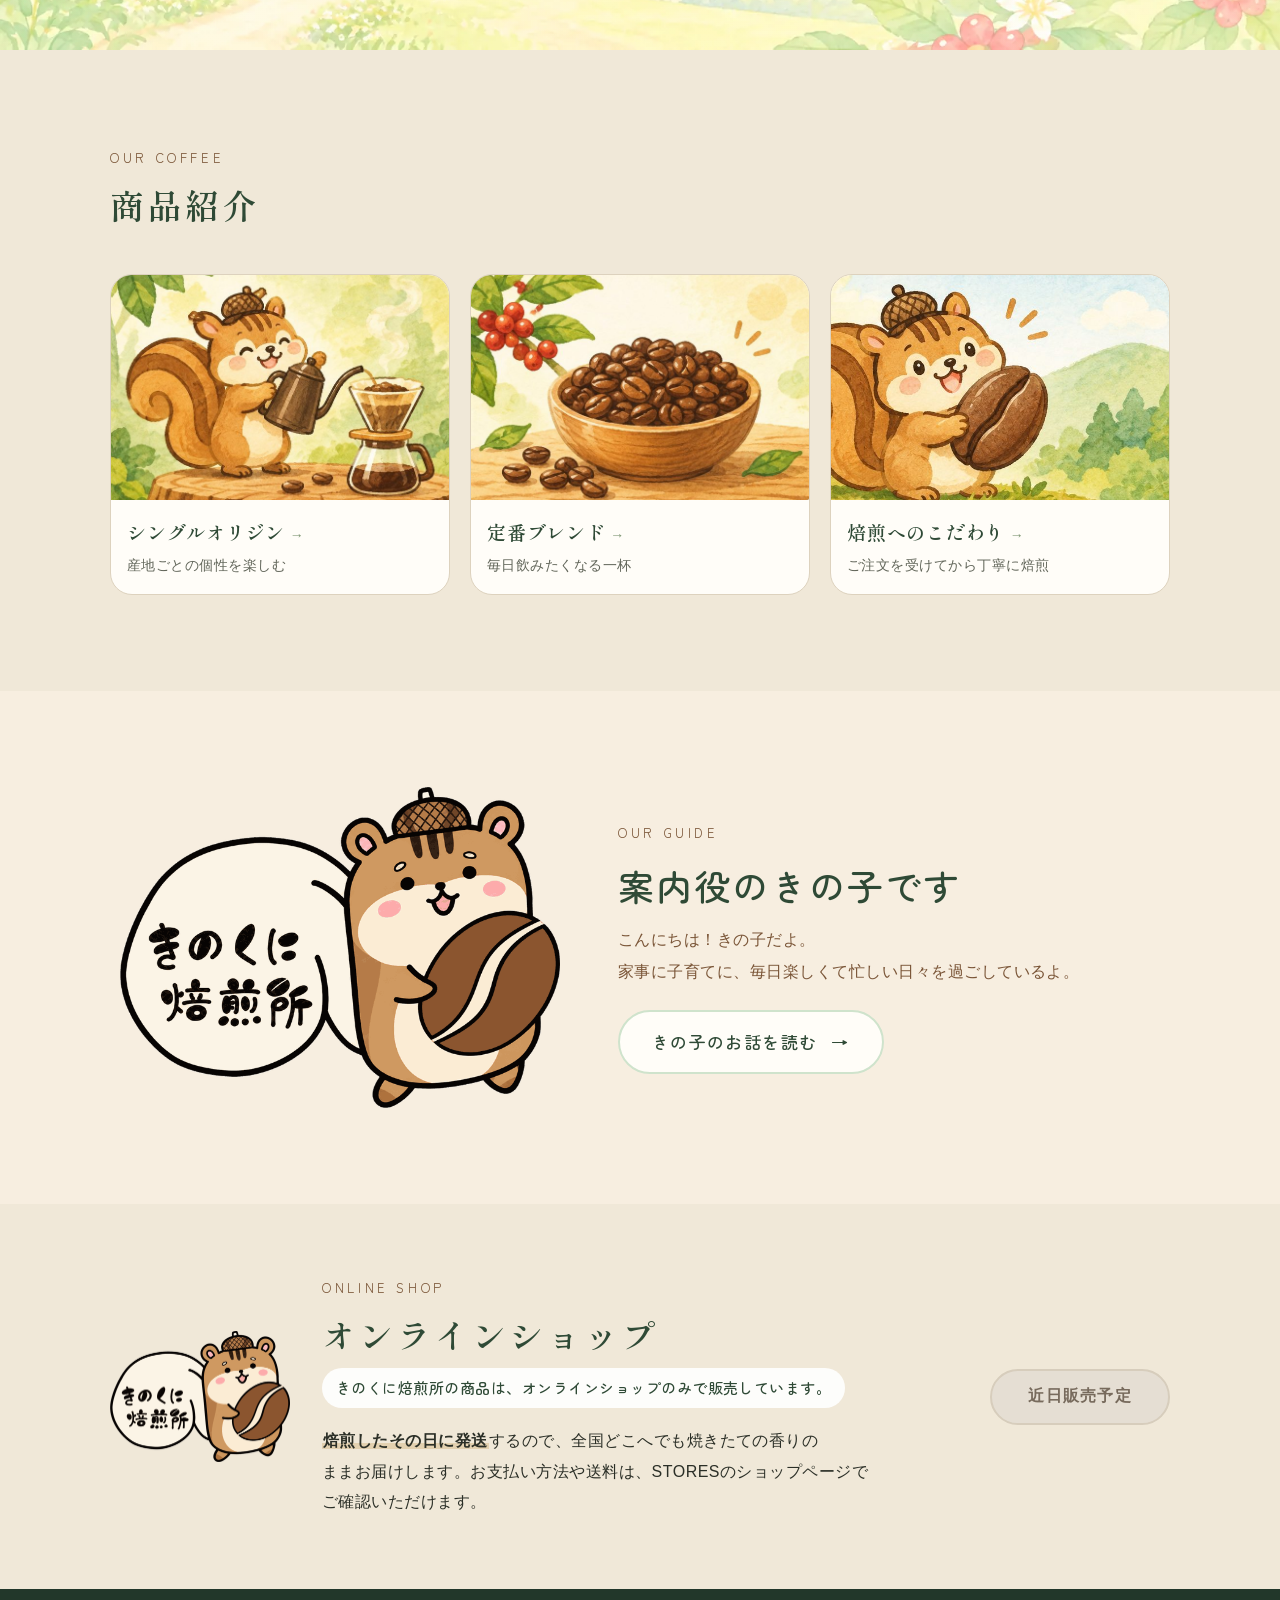
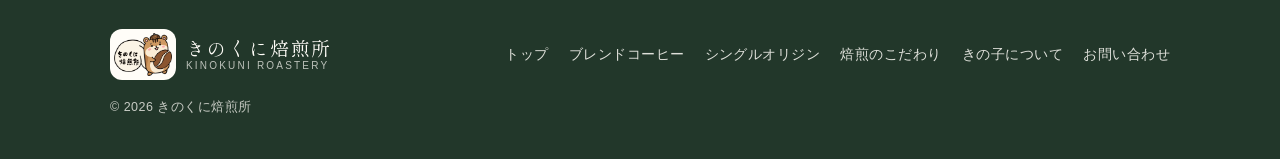
==== commit 40cf69ba: "トップのショップ案内「焙煎したその日に発送」を少し強調 Co-Authored-By: Claude Opus 5.5 <noreply@anthropic.com> Claude-Session: " ====
--- a/index.html
+++ b/index.html
@@ -149,7 +149,7 @@
         <p class="section-en">Online Shop</p>
         <h2 class="section-title">オンラインショップ</h2>
         <p class="shop-only">きのくに焙煎所の商品は、オンラインショップのみで販売しています。</p>
-        <p>焙煎したその日に発送するので、全国どこへでも焼きたての香りのままお届けします。お支払い方法や送料は、STORESのショップページでご確認いただけます。</p>
+        <p><strong class="soft-em">焙煎したその日に発送</strong>するので、全国どこへでも焼きたての香りのままお届けします。お支払い方法や送料は、STORESのショップページでご確認いただけます。</p>
       </div>
       <a class="btn btn-primary btn-large js-stores" href="#shop" target="_blank" rel="noopener">STORESで購入する</a>
     </div>
--- a/css/style.css
+++ b/css/style.css
@@ -1361,3 +1361,5 @@
 .origin-hero .page-hero-inner { padding-bottom: 12px; }
 .origin-hero .page-catch { margin-top: -4px; line-height: 1.6; }
 .origin-hero + .so-detail-section { padding-top: 12px; }
+/* 文中の軽い強調（太字＋うすいマーカー） */
+.soft-em { font-weight: 700; background: linear-gradient(transparent 62%, rgba(200, 160, 90, .32) 62%); padding: 0 1px; }
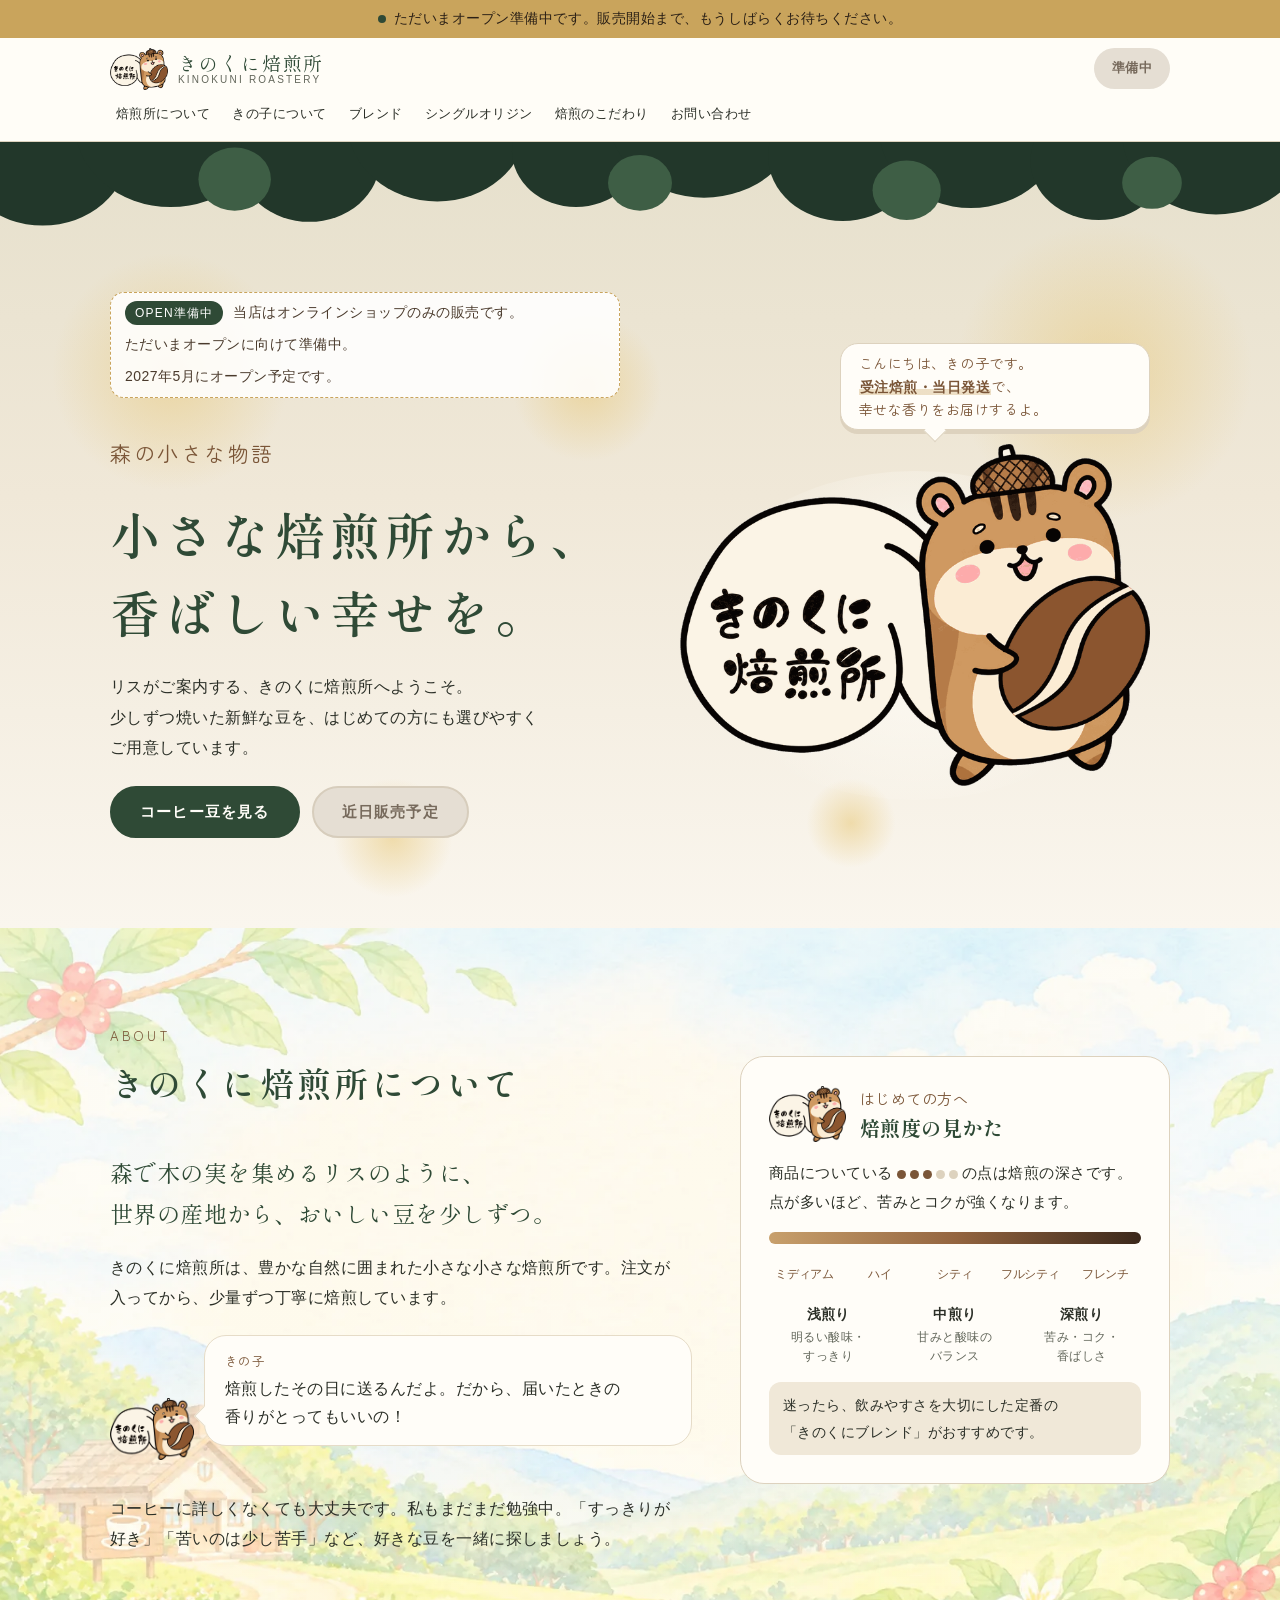
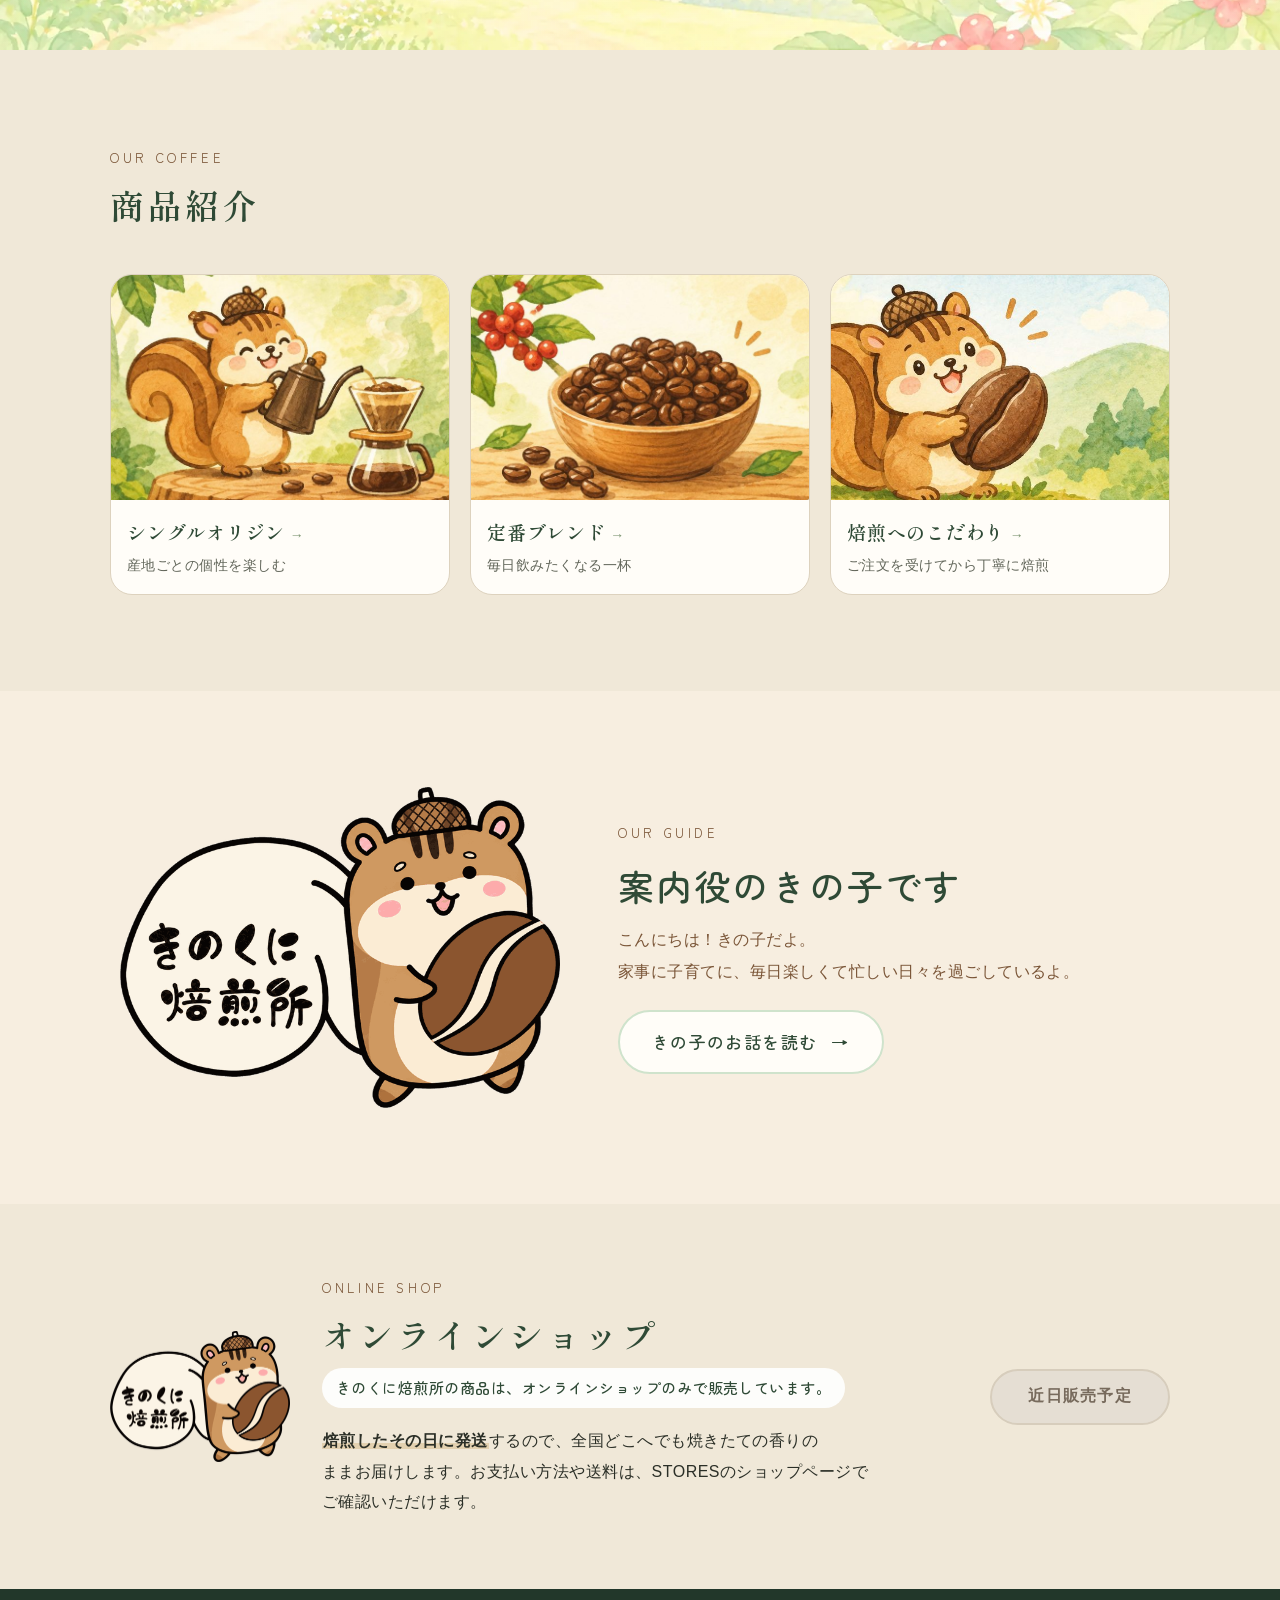
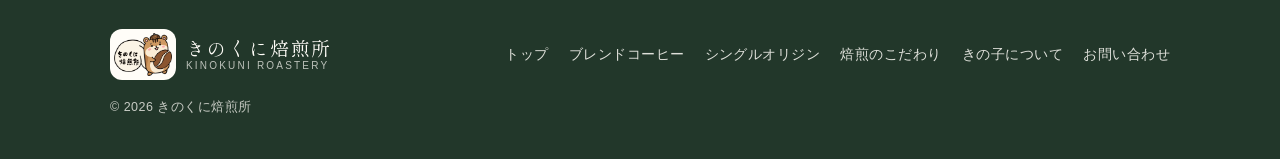
==== commit 07bbaa82: "トップの吹き出し「受注焙煎・当日発送」を少し強調 Co-Authored-By: Claude Opus 5.5 <noreply@anthropic.com> Claude-Session: htt" ====
--- a/index.html
+++ b/index.html
@@ -56,7 +56,7 @@
         </div>
       </div>
       <div class="hero-visual" aria-hidden="true">
-        <p class="hero-bubble"><span class="nobr">こんにちは、きの子です。</span><br><span class="nobr">受注焙煎・当日発送で、</span><span class="nobr">幸せな香りをお届けするよ。</span></p>
+        <p class="hero-bubble"><span class="nobr">こんにちは、きの子です。</span><br><span class="nobr"><strong class="soft-em">受注焙煎・当日発送</strong>で、</span><span class="nobr">幸せな香りをお届けするよ。</span></p>
         <div class="hero-figure">
           <div class="hero-hollow"></div>
           <img class="hero-squirrel" src="images/squirrel.png" alt="きのくに焙煎所のリスのキャラクター" width="720" height="524">
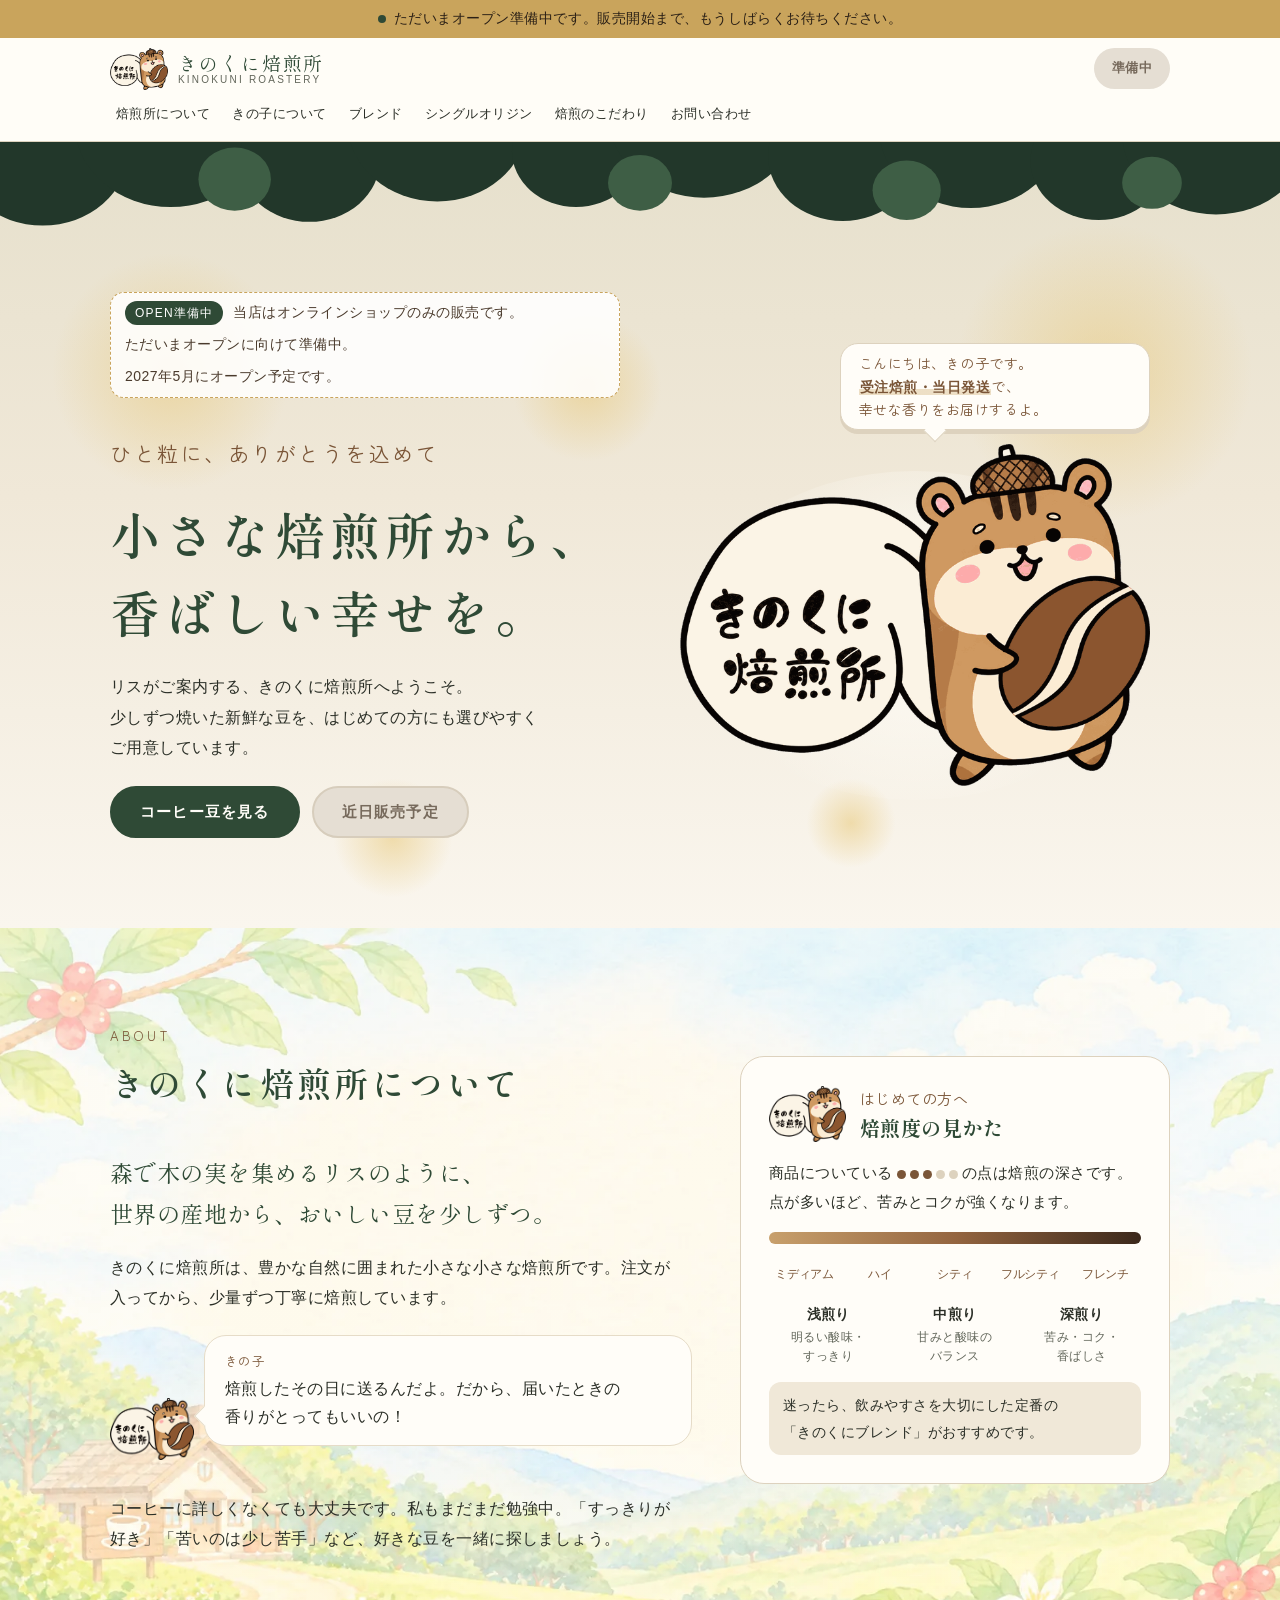
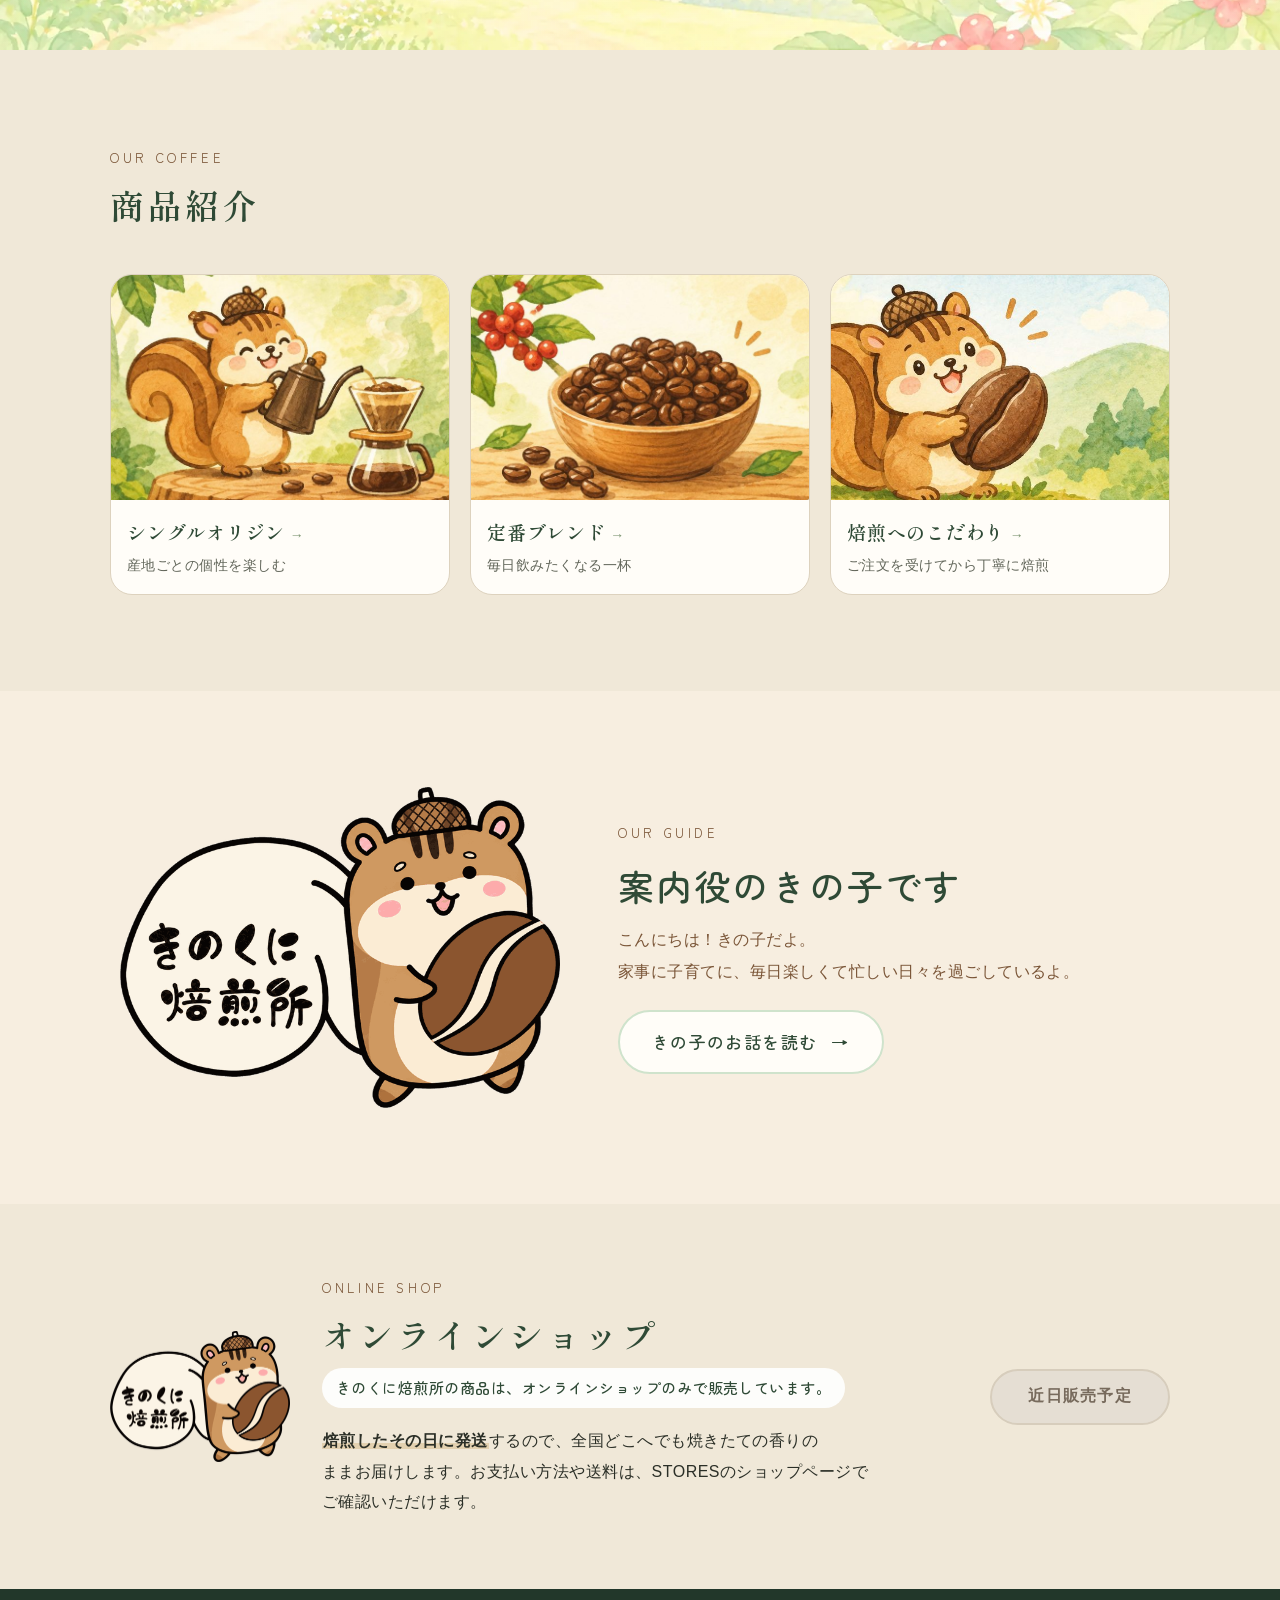
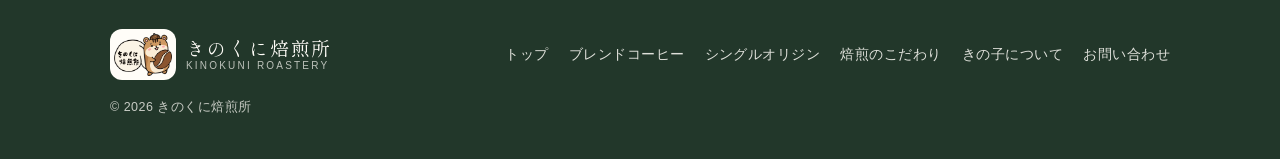
==== commit 30e8829a: "トップの小見出しを「ひと粒に、ありがとうを込めて」に Co-Authored-By: Claude Opus 5.5 <noreply@anthropic.com> Claude-Session: h" ====
--- a/index.html
+++ b/index.html
@@ -47,7 +47,7 @@
     <div class="komorebi" aria-hidden="true"><i></i><i></i><i></i><i></i><i></i></div>
     <div class="inner hero-inner">
       <div class="hero-text">
-        <p class="hero-eyebrow">森の小さな物語</p>
+        <p class="hero-eyebrow">ひと粒に、ありがとうを込めて</p>
         <h1 class="hero-title">小さな焙煎所から、<br>香ばしい幸せを。</h1>
         <p class="hero-lead">リスがご案内する、きのくに焙煎所へようこそ。<br>少しずつ焼いた新鮮な豆を、はじめての方にも選びやすくご用意しています。</p>
         <div class="btn-row">
